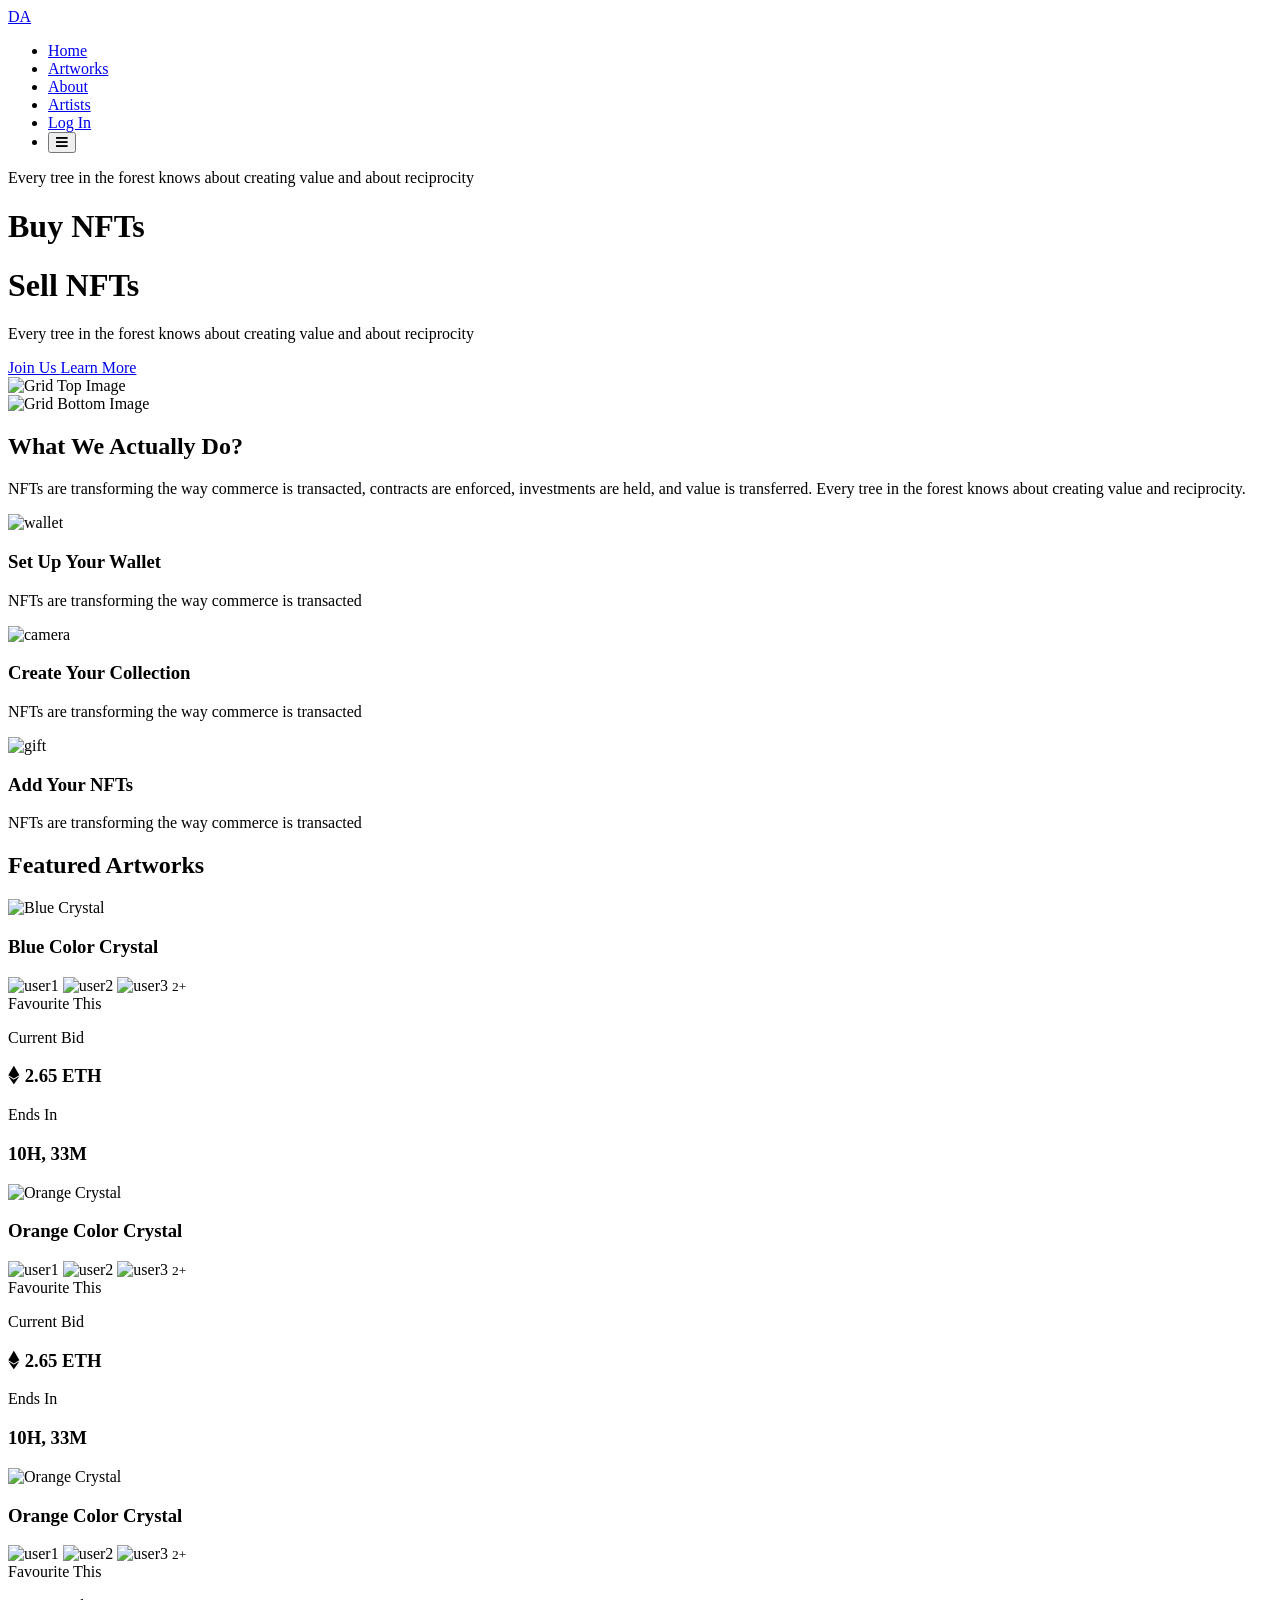
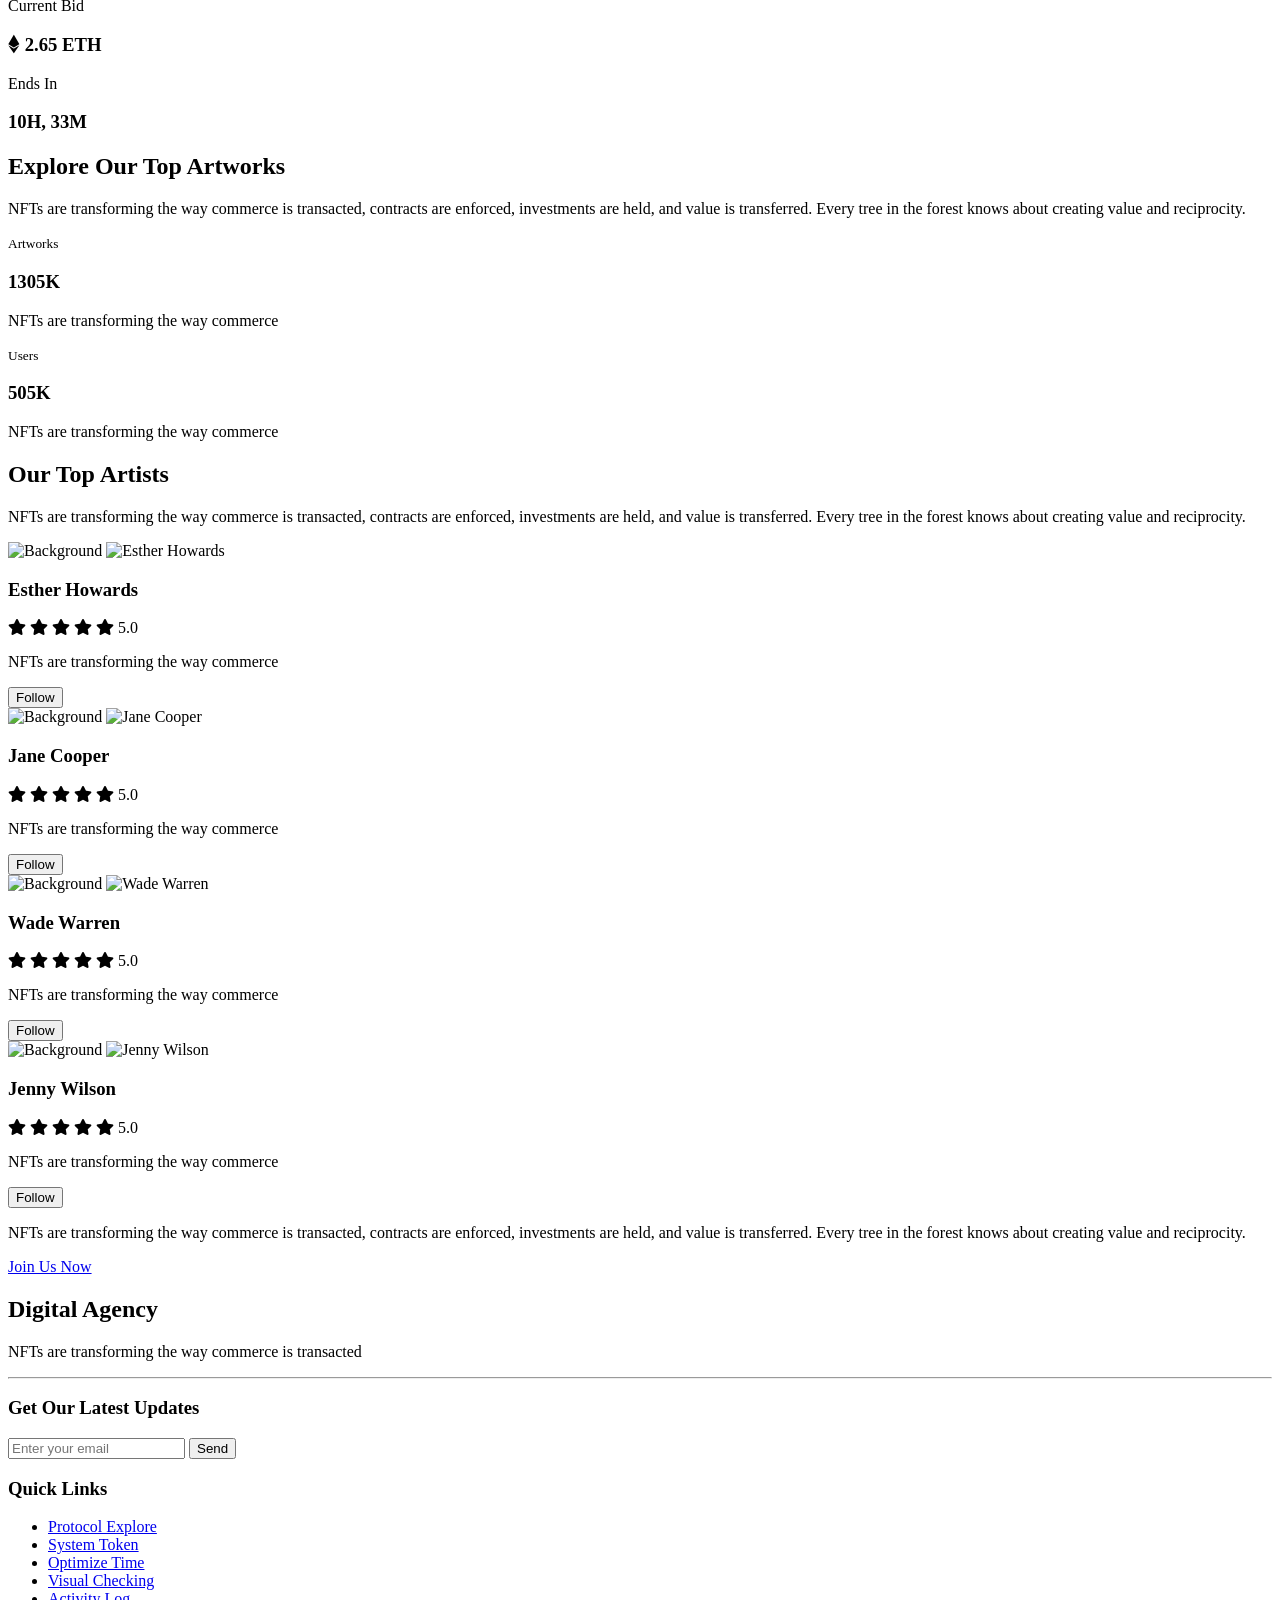
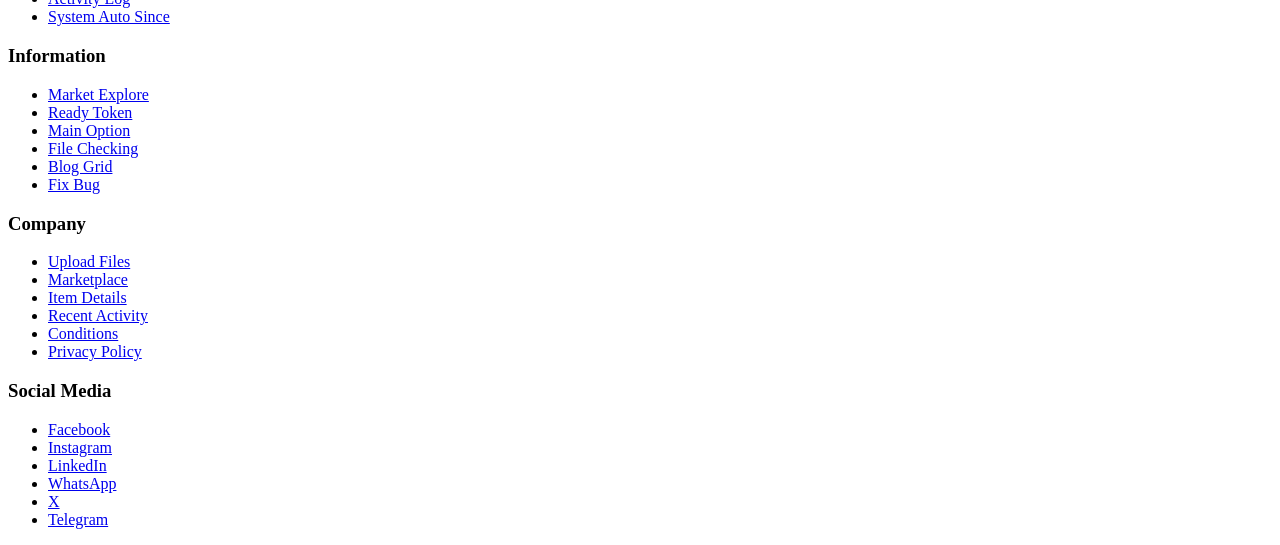
==== index.html @ 435999b1 "Create index.html" ====
<!DOCTYPE html>
<html lang="en">
    <head>
        <meta charset="UTF-8">
        <meta name="viewport" content="width=device-width, initial-scale=1.0">
        <title>NFT Marketplace</title>
        <link rel="stylesheet" href="https://cdnjs.cloudflare.com/ajax/libs/font-awesome/5.15.3/css/all.min.css">
    </head>
    <body>
        <header>
            <div class="container">
                <nav>
                    <a href="index.html" class="brand">DA</a>
                    <ul class="menu">
                        <li><a href="#">Home</a></li>
                        <li><a href="#">Artworks</a></li>
                        <li><a href="#">About</a></li>
                        <li><a href="#">Artists</a></li>
                        <li>
                            <a href="#" class="btn btn-primary">
                                Log In
                            </a>
                        </li>
                        <li>
                            <button class="menu-btn">
                                <i class="fas fa-bars"></i>
                            </button>
                        </li>
                    </ul>
                </nav>
                <div class="header-body">
                    <div>
                        <div>
                            <p>
                                Every tree in the forest knows about creating value and about reciprocity
                            </p>
                            <span class="bar"></span>
                            <h1>Buy NFTs</h1>
                        </div>
                        <div>
                            <h1>Sell NFTs</h1>
                            <span class="bar"></span>
                            <p>
                                Every tree in the forest knows about creating value and about reciprocity
                            </p>
                        </div>
                        <div class="btn-group">
                            <a href="#" class="btn btn-primary">
                                Join Us
                            </a>
                            <a href="#" class="btn btn-secondary">
                                Learn More
                            </a>
                        </div>
                    </div>
                    <div>
                        <img src="Assets/grid1-top.png" class="grid-img" alt="Grid Top Image"/>
                    </div>
                </div>
            </div>
        </header>

        <div class="container">
            <img src="Assets/grid1-bottom.png" class="grid-img" alt="Grid Bottom Image"/>
            
            <section class="services">
                <div class="heading">
                    <h2>What We Actually Do?</h2>
                    <p>
                        NFTs are transforming the way commerce is transacted, contracts are enforced, investments are held, and value is transferred. Every tree in the forest knows about creating value and reciprocity.
                    </p>
                </div>
                <div class="cards">
                    <div class="card">
                        <div class="light"></div>
                        <img src="Assets/wallet.png" alt="wallet"/>
                        <h3>Set Up Your Wallet</h3>
                        <p>
                            NFTs are transforming the way commerce is transacted
                        </p>
                    </div>
                    <div class="card">
                        <div class="light"></div>
                        <img src="Assets/camera.png" alt="camera" />
                        <h3>Create Your Collection</h3>
                        <p>
                            NFTs are transforming the way commerce is transacted
                        </p>
                    </div>
                    <div class="card">
                        <div class="light"></div>
                        <img src="Assets/gift.png" alt="gift"/>
                        <h3>Add Your NFTs</h3>
                        <p>
                            NFTs are transforming the way commerce is transacted
                        </p>
                    </div>
                </div>
            </section>

            <section class="featured">
                <div class="heading">
                    <h2>Featured Artworks</h2>
                </div>
                <div class="cards">
                    <div class="card">
                        <img class="art-img" src="Assets/crystal1.jpg" alt="Blue Crystal"/>
                        <div class="light"></div>
                        <h3 class="art-title">Blue Color Crystal</h3>
                        <div class="favourites">
                            <div>
                                <img src="Assets/user1.jpg" alt="user1"/>
                                <img src="Assets/user2.jpg" alt="user2"/>
                                <img src="Assets/user3.jpg" alt="user3"/>
                                <small>2+</small>
                            </div>
                            <span>Favourite This</span>
                        </div>
                        <div class="bid">
                            <div>
                                <p>Current Bid</p>
                                <h3>
                                    <i class="fab fa-ethereum"></i>
                                    2.65 ETH
                                </h3>
                            </div>
                            <div>
                                <p>Ends In</p>
                                <h3>10H, 33M</h3>
                            </div>
                        </div>
                    </div>

                    <div class="card">
                        <img class="art-img" src="Assets/crystal2.jpg" alt="Orange Crystal"/>
                        <div class="light"></div>
                        <h3 class="art-title">Orange Color Crystal</h3>
                        <div class="favourites">
                            <div>
                                <img src="Assets/user1.jpg" alt="user1"/>
                                <img src="Assets/user2.jpg" alt="user2"/>
                                <img src="Assets/user3.jpg" alt="user3"/>
                                <small>2+</small>
                            </div>
                            <span>Favourite This</span>
                        </div>
                        <div class="bid">
                            <div>
                                <p>Current Bid</p>
                                <h3>
                                    <i class="fab fa-ethereum"></i>
                                    2.65 ETH
                                </h3>
                            </div>
                            <div>
                                <p>Ends In</p>
                                <h3>10H, 33M</h3>
                            </div>
                        </div>
                    </div>

                    <div class="card">
                        <img class="art-img" src="Assets/crystal3.jpg" alt="Orange Crystal"/>
                        <div class="light"></div>
                        <h3 class="art-title">Orange Color Crystal</h3>
                        <div class="favourites">
                            <div>
                                <img src="Assets/user1.jpg" alt="user1"/>
                                <img src="Assets/user2.jpg" alt="user2"/>
                                <img src="Assets/user3.jpg" alt="user3"/>
                                <small>2+</small>
                            </div>
                            <span>Favourite This</span>
                        </div>
                        <div class="bid">
                            <div>
                                <p>Current Bid</p>
                                <h3>
                                    <i class="fab fa-ethereum"></i>
                                    2.65 ETH
                                </h3>
                            </div>
                            <div>
                                <p>Ends In</p>
                                <h3>10H, 33M</h3>
                            </div>
                        </div>
                    </div>
                </div>
            </section>

            <section class="explore">
                <div class="grid">
                    <div></div>
                    <div></div>
                    <div></div>
                    <div></div>
                    <div></div>
                    <div></div>
                    <div></div>
                </div>
                <div>
                    <h2>Explore Our Top Artworks</h2>
                    <p>
                        NFTs are transforming the way commerce is transacted, contracts are enforced, investments are held, and value is transferred. Every tree in the forest knows about creating value and reciprocity.
                    </p>
                    <div class="stats">
                        <div>
                            <small>Artworks</small>
                            <h3>1305K</h3>
                            <p>NFTs are transforming the way commerce</p>
                        </div>
                        <div>
                            <small>Users</small>
                            <h3>505K</h3>
                            <p>NFTs are transforming the way commerce</p>
                        </div>
                    </div>
                </div>
            </section>

            <section class="artists">
                <div class="heading">
                    <h2>Our Top Artists</h2>
                    <p>
                        NFTs are transforming the way commerce is transacted, contracts are enforced, investments are held, and value is transferred. Every tree in the forest knows about creating value and reciprocity.
                    </p>
                </div>
                <div class="cards">
                    <div class="card">
                        <img src="Assets/smoke1.jpg" class="bg-img" alt="Background"/>
                        <img src="Assets/user1.jpg" class="profile-img" alt="Esther Howards"/>
                        <h3>Esther Howards</h3>
                        <div class="stars">
                            <i class="fas fa-star"></i>
                            <i class="fas fa-star"></i>
                            <i class="fas fa-star"></i>
                            <i class="fas fa-star"></i>
                            <i class="fas fa-star"></i>
                            <span>5.0</span>
                        </div>
                        <p>NFTs are transforming the way commerce</p>
                        <button class="card-btn">Follow</button>
                    </div>

                    <div class="card">
                        <img src="Assets/smoke2.jpg" class="bg-img" alt="Background"/>
                        <img src="Assets/user2.jpg" class="profile-img" alt="Jane Cooper"/>
                        <h3>Jane Cooper</h3>
                        <div class="stars">
                            <i class="fas fa-star"></i>
                            <i class="fas fa-star"></i>
                            <i class="fas fa-star"></i>
                            <i class="fas fa-star"></i>
                            <i class="fas fa-star"></i>
                            <span>5.0</span>
                        </div>
                        <p>NFTs are transforming the way commerce</p>
                        <button class="card-btn">Follow</button>
                    </div>

                    <div class="card">
                        <img src="Assets/smoke3.jpg" class="bg-img" alt="Background"/>
                        <img src="Assets/user3.jpg" class="profile-img" alt="Wade Warren"/>
                        <h3>Wade Warren</h3>
                        <div class="stars">
                            <i class="fas fa-star"></i>
                            <i class="fas fa-star"></i>
                            <i class="fas fa-star"></i>
                            <i class="fas fa-star"></i>
                            <i class="fas fa-star"></i>
                            <span>5.0</span>
                        </div>
                        <p>NFTs are transforming the way commerce</p>
                        <button class="card-btn">Follow</button>
                    </div>

                    <div class="card">
                        <img src="Assets/smoke4.jpg" class="bg-img" alt="Background"/>
                        <img src="Assets/user4.jpg" class="profile-img" alt="Jenny Wilson"/>
                        <h3>Jenny Wilson</h3>
                        <div class="stars">
                            <i class="fas fa-star"></i>
                            <i class="fas fa-star"></i>
                            <i class="fas fa-star"></i>
                            <i class="fas fa-star"></i>
                            <i class="fas fa-star"></i>
                            <span>5.0</span>
                        </div>
                        <p>NFTs are transforming the way commerce</p>
                        <button class="card-btn">Follow</button>
                    </div>
                </div>
            </section>

            <section class="call-to-action">
                <p>
                    NFTs are transforming the way commerce is transacted, contracts are enforced, investments are held, and value is transferred. Every tree in the forest knows about creating value and reciprocity.
                </p>
                <a href="#" class="btn btn-primary">Join Us Now</a>
            </section>

            <footer>
                <div class="container">
                    <div>
                        <h2>Digital Agency</h2>
                        <p>NFTs are transforming the way commerce is transacted</p>
                        <hr />
                        <h3>Get Our Latest Updates</h3>
                        <form>
                            <div class="input-wrap">
                                <input type="email" placeholder="Enter your email"/>
                                <button type="submit" class="btn btn-primary">Send</button>
                            </div>
                        </form>
                    </div>
                    <div>
                        <h3>Quick Links</h3>
                        <ul>
                            <li><a href="#">Protocol Explore</a></li>
                            <li><a href="#">System Token</a></li>
                            <li><a href="#">Optimize Time</a></li>
                            <li><a href="#">Visual Checking</a></li>
                            <li><a href="#">Activity Log</a></li>
                            <li><a href="#">System Auto Since</a></li>
                        </ul>
                    </div>
                    <div>
                        <h3>Information</h3>
                        <ul>
                            <li><a href="#">Market Explore</a></li>
                            <li><a href="#">Ready Token</a></li>
                            <li><a href="#">Main Option</a></li>
                            <li><a href="#">File Checking</a></li>
                            <li><a href="#">Blog Grid</a></li>
                            <li><a href="#">Fix Bug</a></li>
                        </ul>
                    </div>
                    <div>
                        <h3>Company</h3>
                        <ul>
                            <li><a href="#">Upload Files</a></li>
                            <li><a href="#">Marketplace</a></li>
                            <li><a href="#">Item Details</a></li>
                            <li><a href="#">Recent Activity</a></li>
                            <li><a href="#">Conditions</a></li>
                            <li><a href="#">Privacy Policy</a></li>
                        </ul>
                    </div>
                    <div>
                        <h3>Social Media</h3>
                        <ul>
                            <li><a href="#">Facebook</a></li>
                            <li><a href="#">Instagram</a></li>
                            <li><a href="#">LinkedIn</a></li>
                            <li><a href="#">WhatsApp</a></li>
                            <li><a href="#">X</a></li>
                            <li><a href="#">Telegram</a></li>
                        </ul>
                    </div>
                </div>
            </footer>
        </div>
    </body>
</html>
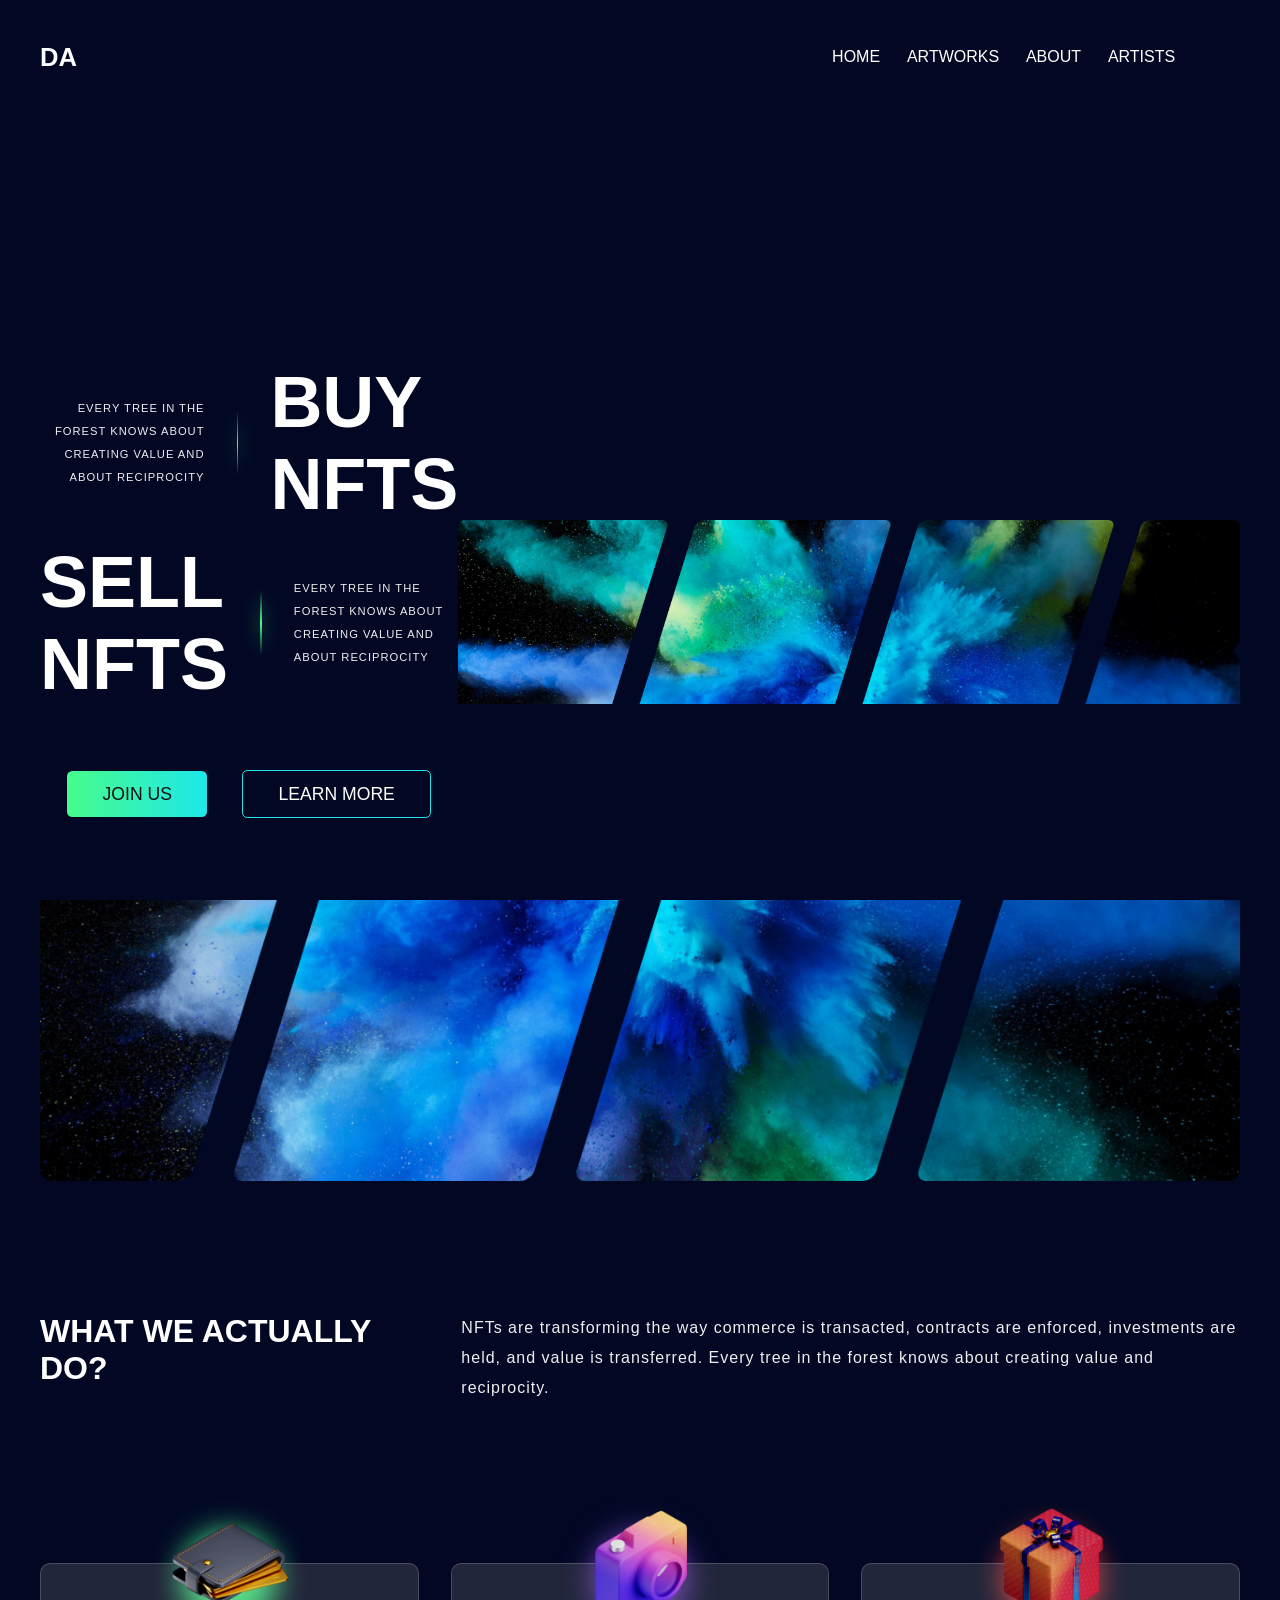
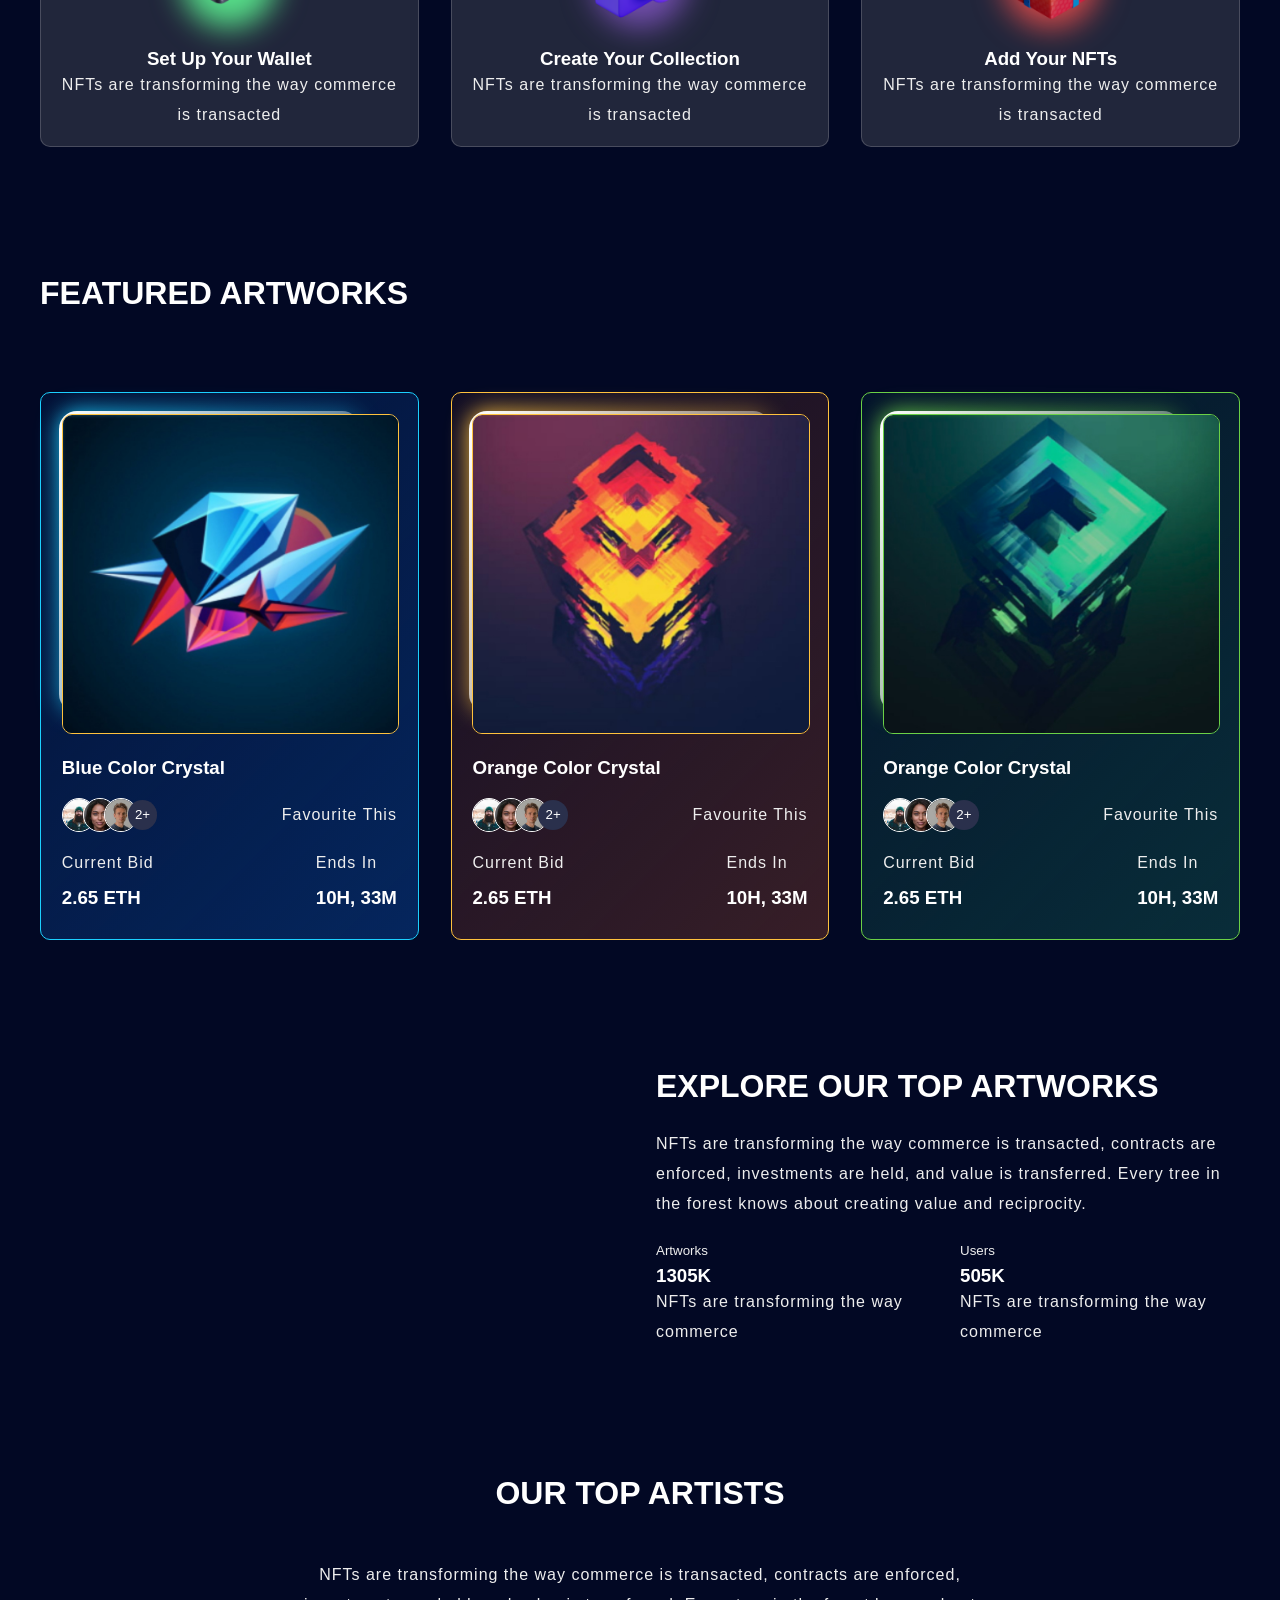
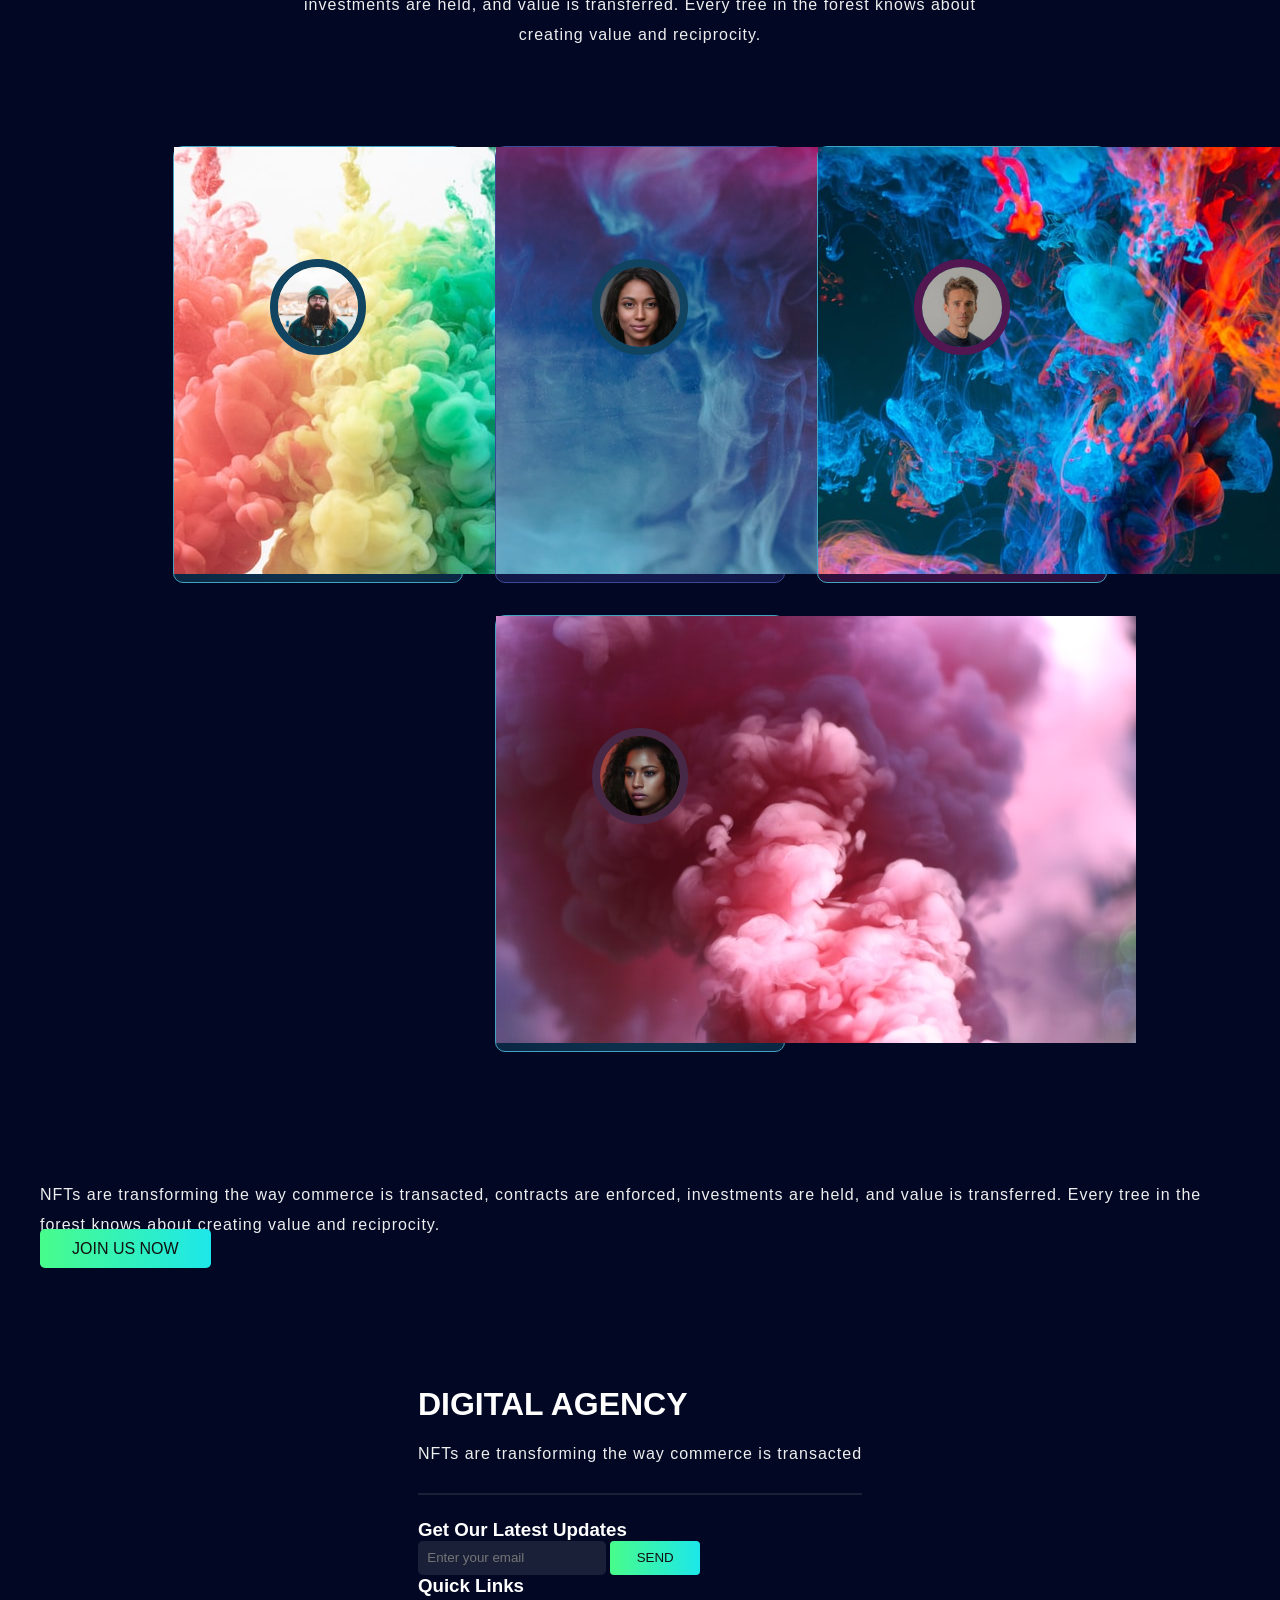
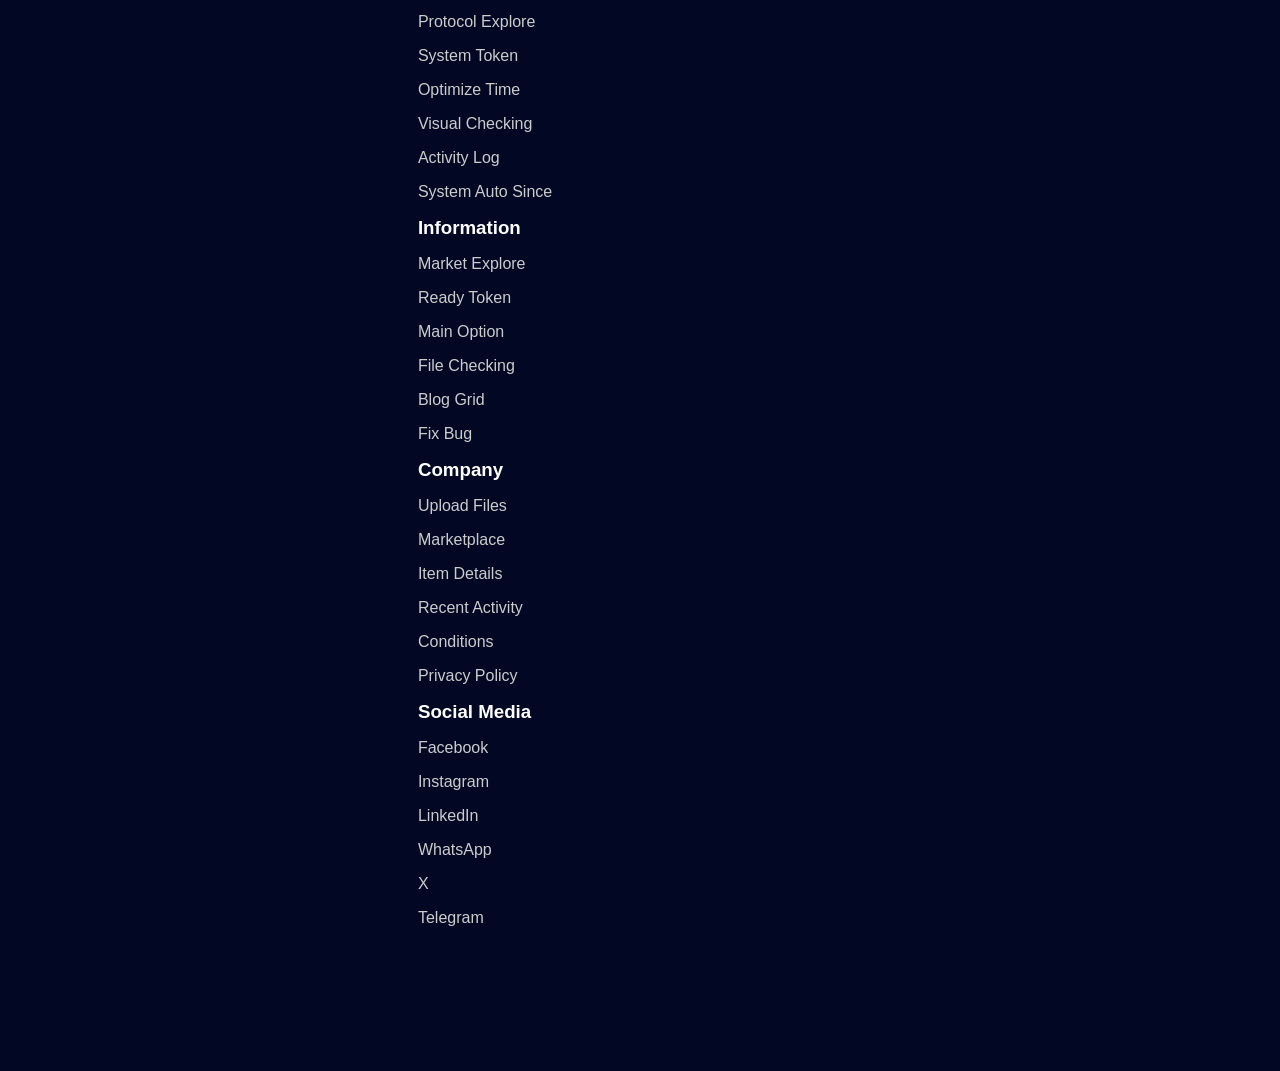
==== commit 687e0ec2: "Update index.html" ====
--- a/index.html
+++ b/index.html
@@ -4,7 +4,8 @@
         <meta charset="UTF-8">
         <meta name="viewport" content="width=device-width, initial-scale=1.0">
         <title>NFT Marketplace</title>
-        <link rel="stylesheet" href="https://cdnjs.cloudflare.com/ajax/libs/font-awesome/5.15.3/css/all.min.css">
+        <link rel="stylesheet" href="/style.css">
+        <script src="/script.js"></script>
     </head>
     <body>
         <header>
@@ -54,14 +55,14 @@
                         </div>
                     </div>
                     <div>
-                        <img src="Assets/grid1-top.png" class="grid-img" alt="Grid Top Image"/>
+                        <img src="/assests/grid1-top.png" class="grid-img" alt="Grid Top Image"/>
                     </div>
                 </div>
             </div>
         </header>
 
         <div class="container">
-            <img src="Assets/grid1-bottom.png" class="grid-img" alt="Grid Bottom Image"/>
+            <img src="/assests/grid1-bottom.png" class="grid-img" alt="Grid Bottom Image"/>
             
             <section class="services">
                 <div class="heading">
@@ -73,7 +74,7 @@
                 <div class="cards">
                     <div class="card">
                         <div class="light"></div>
-                        <img src="Assets/wallet.png" alt="wallet"/>
+                        <img src="/assests/wallet.png" alt="wallet"/>
                         <h3>Set Up Your Wallet</h3>
                         <p>
                             NFTs are transforming the way commerce is transacted
@@ -81,7 +82,7 @@
                     </div>
                     <div class="card">
                         <div class="light"></div>
-                        <img src="Assets/camera.png" alt="camera" />
+                        <img src="/assests/camera.png" alt="camera" />
                         <h3>Create Your Collection</h3>
                         <p>
                             NFTs are transforming the way commerce is transacted
@@ -89,7 +90,7 @@
                     </div>
                     <div class="card">
                         <div class="light"></div>
-                        <img src="Assets/gift.png" alt="gift"/>
+                        <img src="/assests/gift.png" alt="gift"/>
                         <h3>Add Your NFTs</h3>
                         <p>
                             NFTs are transforming the way commerce is transacted
@@ -104,14 +105,14 @@
                 </div>
                 <div class="cards">
                     <div class="card">
-                        <img class="art-img" src="Assets/crystal1.jpg" alt="Blue Crystal"/>
+                        <img class="art-img" src="/assests/crystal1.jpg" alt="Blue Crystal"/>
                         <div class="light"></div>
                         <h3 class="art-title">Blue Color Crystal</h3>
                         <div class="favourites">
                             <div>
-                                <img src="Assets/user1.jpg" alt="user1"/>
-                                <img src="Assets/user2.jpg" alt="user2"/>
-                                <img src="Assets/user3.jpg" alt="user3"/>
+                                <img src="/assests/user1.jpg" alt="user1"/>
+                                <img src="/assests/user2.jpg" alt="user2"/>
+                                <img src="/assests/user3.jpg" alt="user3"/>
                                 <small>2+</small>
                             </div>
                             <span>Favourite This</span>
@@ -132,14 +133,14 @@
                     </div>
 
                     <div class="card">
-                        <img class="art-img" src="Assets/crystal2.jpg" alt="Orange Crystal"/>
+                        <img class="art-img" src="/assests/crystal2.jpg" alt="Orange Crystal"/>
                         <div class="light"></div>
                         <h3 class="art-title">Orange Color Crystal</h3>
                         <div class="favourites">
                             <div>
-                                <img src="Assets/user1.jpg" alt="user1"/>
-                                <img src="Assets/user2.jpg" alt="user2"/>
-                                <img src="Assets/user3.jpg" alt="user3"/>
+                                <img src="/assests/user1.jpg" alt="user1"/>
+                                <img src="/assests/user2.jpg" alt="user2"/>
+                                <img src="/assests/user3.jpg" alt="user3"/>
                                 <small>2+</small>
                             </div>
                             <span>Favourite This</span>
@@ -160,14 +161,14 @@
                     </div>
 
                     <div class="card">
-                        <img class="art-img" src="Assets/crystal3.jpg" alt="Orange Crystal"/>
+                        <img class="art-img" src="/assests/crystal3.jpg" alt="Orange Crystal"/>
                         <div class="light"></div>
                         <h3 class="art-title">Orange Color Crystal</h3>
                         <div class="favourites">
                             <div>
-                                <img src="Assets/user1.jpg" alt="user1"/>
-                                <img src="Assets/user2.jpg" alt="user2"/>
-                                <img src="Assets/user3.jpg" alt="user3"/>
+                                <img src="/assests/user1.jpg" alt="user1"/>
+                                <img src="/assests/user2.jpg" alt="user2"/>
+                                <img src="/assests/user3.jpg" alt="user3"/>
                                 <small>2+</small>
                             </div>
                             <span>Favourite This</span>
@@ -228,8 +229,8 @@
                 </div>
                 <div class="cards">
                     <div class="card">
-                        <img src="Assets/smoke1.jpg" class="bg-img" alt="Background"/>
-                        <img src="Assets/user1.jpg" class="profile-img" alt="Esther Howards"/>
+                        <img src="/assests/smoke1.jpg" class="bg-img" alt="Background"/>
+                        <img src="/assests/user1.jpg" class="profile-img" alt="Esther Howards"/>
                         <h3>Esther Howards</h3>
                         <div class="stars">
                             <i class="fas fa-star"></i>
@@ -244,8 +245,8 @@
                     </div>
 
                     <div class="card">
-                        <img src="Assets/smoke2.jpg" class="bg-img" alt="Background"/>
-                        <img src="Assets/user2.jpg" class="profile-img" alt="Jane Cooper"/>
+                        <img src="/assests/smoke2.jpg" class="bg-img" alt="Background"/>
+                        <img src="/assests/user2.jpg" class="profile-img" alt="Jane Cooper"/>
                         <h3>Jane Cooper</h3>
                         <div class="stars">
                             <i class="fas fa-star"></i>
@@ -260,8 +261,8 @@
                     </div>
 
                     <div class="card">
-                        <img src="Assets/smoke3.jpg" class="bg-img" alt="Background"/>
-                        <img src="Assets/user3.jpg" class="profile-img" alt="Wade Warren"/>
+                        <img src="/assests/smoke3.jpg" class="bg-img" alt="Background"/>
+                        <img src="/assests/user3.jpg" class="profile-img" alt="Wade Warren"/>
                         <h3>Wade Warren</h3>
                         <div class="stars">
                             <i class="fas fa-star"></i>
@@ -276,8 +277,8 @@
                     </div>
 
                     <div class="card">
-                        <img src="Assets/smoke4.jpg" class="bg-img" alt="Background"/>
-                        <img src="Assets/user4.jpg" class="profile-img" alt="Jenny Wilson"/>
+                        <img src="/assests/smoke4.jpg" class="bg-img" alt="Background"/>
+                        <img src="/assests/user4.jpg" class="profile-img" alt="Jenny Wilson"/>
                         <h3>Jenny Wilson</h3>
                         <div class="stars">
                             <i class="fas fa-star"></i>
--- a/style.css
+++ b/style.css
@@ -0,0 +1,742 @@
+/*
+ Reseting default styles,
+ styling the typography
+ */
+ body {
+    margin: 0;
+    font-family: Arial, Helvetica, sans-serif;
+    background: #020824;
+}
+
+{box-sizing: border-box; }
+
+h1,h2,h3{
+    margin: 0;
+    color: #fff;
+}
+
+h1,h2{
+    text-transform: uppercase;
+}
+
+h2{
+    font-size: 2em;
+    position: relative;
+    display:inline-block;
+}
+/*
+  Creating the heading text decoration.
+  Adding it to all 'h2' elements,
+  except for the ones marked in'not' selector
+  
+  And also adding the decoration to 'h3'
+  elements in the explore section
+ */
+ h2:not(
+    .explore h2, .trial h2, footer h2
+ )::before,
+ .explore h3::before{
+    content: '';
+    background: linear-gradient(
+        90deg,
+        rgba(72,252,139,0)0%
+        #48fc8b 50%,
+        rgba(72,252,139,0)100%
+     );
+    position:absolute;
+    left: 50%;
+    transform: translateX(-50%);
+    bottom: -0,5em;
+    width: 100%;
+    height: 0,1em;
+ } 
+
+ h3{
+    margin bottom: 1em;
+ }
+
+ a{
+    text-decoration: none;
+    color: #fff;
+    font-size: 0,9em;
+ }
+
+ p, span {
+    margin: 0;
+    color: #eee;
+    font-size: 0,8em;
+    line-height: 30px;
+    letter-spacing: 1px;
+ }
+
+ small {
+    color: #eee;
+ }
+
+ ul {
+    list-style-type: none;
+    padding: 0;
+ }
+
+ section, footer {
+    margin: 8em 0;    
+ }
+
+ /*
+   Setting up the header
+   and containers
+*/
+header{
+    background: 
+    url(F:\Project\mini\Assets\background.jpg)
+    no-repeat center;
+    background-size: cover;
+    position: relative;   
+}
+
+.container {
+    max-width: 1200px;
+    margin: 0 auto;
+    padding: 0 2em;
+}
+
+header .container{
+    display: flex;
+    justify-content: space-between;
+    align-items: center;
+    flex-direction: column;
+    min-height: 100vh;
+}
+
+/*
+  Creating the primary and secondary
+  button styles
+*/
+.btn{
+    padding: 0.7em 2em;
+    border-radius: 0.3em;
+    text-transform: uppercase;
+    transition: 0,3s;
+}
+
+.btn-primary {
+    background: linear-gradient(
+        90deg, #48fc8b, #1de7ea
+    );
+    color: #111;
+    border: none;
+}
+
+.btn-primary:hover{
+    background: #1de7ea;
+}
+
+.btn-secondary {
+    border: 1px #1de7ea solid;
+    color: #fff;
+}
+
+.btn-secondary:hover {
+    background: #fff;
+    color: #111;
+}
+
+.btn-group .btn{
+    margin: 1em;
+}
+
+/*Styling the number*/
+nav {
+    display: flex;
+    justify-content: space-between;
+    align-items: center;
+    width: 100%;
+    padding: 2em 0;
+}
+
+nav a {
+    text-transform: uppercase;
+}
+
+.brand {
+    font-size: 1.6em;
+    font-weight: 700;
+}
+
+nav li {
+    display: inline-block;
+    margin: 0 0.7em;
+}
+
+.search {
+    text-align: center;
+    border: none;
+    outline: none;
+    width: 8em;
+    transition: 0.3em;
+}
+
+.menu-btn {
+    background: none;
+    border: none;
+    cursor: pointer;
+    font-size: 1.5em;
+    color: #fff;
+    display: none;
+}
+
+.menu .btn-primary {
+    display: none;
+}
+
+/*
+  styling the middle
+  part of the header
+*/
+.header-body {
+    min-height: 60vh;
+    display: flex;
+    justify-content: center;
+    align-items: center;
+    margin: 3em 0 1em 0;
+}  
+
+.header-body div div {
+    display: flex;
+    justify-content: center;
+    align-items: center;
+    margin: 1em 0;
+}
+
+h1{
+    font-size: 4.5em;
+}
+
+.header-body p {
+    max-width: 20em;
+    text-transform: uppercase;
+    line-height: 23px;
+    font-size: 0.7em;
+}
+
+.header-body p:nth-child(1) {
+    text-align: right;
+}
+
+.bar {
+    width: 0.4em;
+    height: 4em;
+    background: linear-gradient(
+        0deg,
+        rgba(72, 252, 139, 0) 0%,
+        #48fc8b 50%,
+        rgba(72, 252, 139, 0) 100%
+    );
+    filter: drop-shadow(0 0 0.5em #48fc8b);
+    margin: 0 2em;
+}
+
+.grid-img {
+    width: 100%;
+    margin: 0 auto;
+}
+
+.header-body .btn,
+.trial .btn {
+    font-size: 1.1em;
+}
+
+.header-body .btn-group {
+    margin: 3em 0;
+}
+  
+/* Services Section */
+.services .heading {
+    display: grid;
+    grid-template-columns: 1fr 2fr;
+    grid-gap: 2em;
+}
+
+.cards {
+    display: flex;
+    justify-content: center;
+    align-items: center;
+    gap: 2em;
+    margin: 10em 0 4em 0;
+}
+
+.services .card {
+    padding: 1em;
+    text-align: center;
+    background: rgb(0, 0, 0, 0.5);
+    background: rgb(127, 127, 127, 0.25);
+    border-radius: 10px;
+    border: 
+       1px solid
+       rgba(255, 255, 255, 0.18);
+    position: relative;
+}
+
+.services .card  img {
+     width: 8em;
+     margin: -5em 0 1em 0;
+} 
+
+.services .card .light {
+    background: #48fc8b;
+    width: 6em;
+    height: 6em;
+    border-radius: 50%;
+    position: absolute;
+    top: -2em;
+    left: 50%;
+    transform: translate(-50%);
+    filter: blur(15px);
+    z-index: -1;   
+}
+
+/*Adding Light color for all cards*/
+.services .card:nth-child(1) .ligth {
+     background: #bcb83d;
+}
+
+.services .card:nth-child(2) .light {
+    background: #6e3dbc;
+}
+
+.services .card:nth-child(3) .light {
+    background: #ef3636;
+}
+
+/* Featured Section */
+.feature .heading {
+   text-align: center;
+}   
+
+.featured .cards {
+  margin: 5em 0;
+}
+
+.featured .card {
+   padding: 1.3em;
+   border: 1px solid #1cd0ff;
+   border-radius: 10px;
+   background: linear-gradient(
+       -45deg,
+       rgb(5, 38, 93),
+       rgb(5, 38, 93, 0.3)
+    ); 
+    position: relative;
+}
+
+.featured .art-img {
+    border: 1px solid #1cd0ff;
+    border-radius: 10px;
+    width: 100%;
+    position: relative;
+    z-index: 1;
+}
+
+.featured h3 {
+    margin: 0.5em 0;
+}
+
+.bid, .favourites, .favourites div {
+    display: flex;
+    justify-content: space-between;
+    align-items: center;
+}
+
+.favourites {
+    margin: 1em 0;
+}
+
+.favourites img {
+    width: 2em;
+    border: 1px solid #fff;
+    border-radius: 50%;
+}
+
+.featured .card .art-title {
+    margin: 1em 0;
+}
+
+.favourites small {
+    color: #fff;
+    padding: 0.55em;
+    background: #2a304c;
+    border-radius: 50%;
+}
+
+/*
+  Adding a negative margin to all
+  icons, except the first one
+*/
+.favourites img:not(:first-child),
+.favourites small {
+   margin-left: -0.8em; 
+}
+
+.bld div:nth-child(2) {
+    text-align: right;
+}
+
+.featured .light {
+    background: linear-gradient(
+        120deg,
+        #fff,
+        rgba(255, 255, 255, 0)
+    );
+    position: absolute;
+    top: 1.1em;
+    left: 1.1em;
+    width: 80%;
+    padding-top: 80%;
+    z-index: 0;
+    border-radius: 18px;
+    filter: drop-shadow(0 0 0.7em #1cd0ff);
+    transition: 0.4s;
+}
+
+.featured .card:hover .light {
+    top: 0.6em;
+    left: 0.6em;
+}
+
+/*
+  Changing the colors for other cards
+*/
+.featured .card:nth-child(2) {
+  border-color: #ffc23d;
+  background: linear-gradient(
+    -45deg,
+    rgb(55, 30, 39),
+    rgba(55, 30, 39, 0.3)
+  );  
+}  
+.featured .cards:nth-child(2) .art-img {
+    border-color: #ffc23d;
+}
+.featured .card:nth-child(2) .light {
+    filter: drop-shadow(0 0 0.7em #ffc23d);
+}
+
+.featured .card:nth-child(3) {
+    border-color: #6bd146;
+    background: linear-gradient(
+        -45deg,
+        rgb(9, 45, 57),
+        rgba(9, 47, 57, 0.3)
+    );
+}
+.featured .card:nth-child(3) .art-img {
+    border-color: #6bd146;
+}
+.featured .card:nth-child(3) .light {
+    filter: drop-shadow(0 0 0.7em #6bd146);
+}
+
+/* Explore Section */
+.explore {
+    display: grid;
+    grid-template-columns: 1fr 1fr;
+    grid-gap: 2em;
+}
+
+.grid {
+    display: grid;
+    grid-template-columns: repeat(6, 1fr);
+    grid-template-rows: repeat(6, 1fr);
+    grid-gap: 1em;
+} 
+
+.grid div {
+    background: url(img/grid.gif) fixed;
+    background-size: cover;
+    background-position: -15em 100%;
+    border-radius: 10px;
+    text-replace: 0.2s;
+}
+
+/* 
+  Positioning and scaling each
+  grid item
+*/
+.grid div:nth-child(1) {
+    grid-column: 3 / 4;
+    grid-row: 1 / 2;
+}
+.grid div:nth-child(2) {
+    grid-column: 1 / 4;
+    grid-row: 2 / 5;
+}
+.grid div:nth-child(3) {
+    grid-column: 1 / 2;
+    grid-row: 5 / 6;
+}
+.grid div:nth-child(4) {
+    grid-column: 2 / 4;
+    grid-row: 5 / 7;
+}
+.grid div:nth-child(5) {
+    grid-column: 4 / 6;
+    grid-row: 1 / 3;
+}
+.grid div:nth-child(6) {
+    grid-column: 6 / 7;
+    grid-row: 2 / 3;
+}.grid div:nth-child(7) {
+    grid-column: 4 / 7;
+    grid-row: 3 / 6;
+}
+
+.grid div:hover {
+    transform: scale(1.05);
+}
+
+.stats {
+    display: flex;
+    justify-content: space-between;
+    align-items: center;
+    gap: 1.5em;
+}
+
+.explore small {
+    display: block;
+    margin-bottom: 0.5em;
+}
+
+.explore h3 {
+    position: relative;
+    display: inline-block;
+}
+
+.explore p:not(.stats p) {
+    margin: 1.5em 0;
+}
+
+/* Artists Section*/
+.artists, .trial {
+    text-align: center;
+}
+
+.artists .heading p {
+    margin: 3em auto;
+    max-width: 700px;
+}
+
+.artists .cards {
+    margin: 6em 0 4em 0;
+    flex-wrap: wrap;
+}
+
+.artists .card {
+    border: 1px #42a3c3 solid;
+    background: radial-gradient(
+        rgb(17, 68, 96),
+        rgba(17, 68, 96, 0.5)
+    );
+    border-radius: 10px;
+    position: relative;
+    padding: 7em 1em 1em 1em;
+    max-width: 16em;
+}
+.artists .bg-img {
+    position: absolute;
+    top: 0;
+    left: 0;
+}
+
+.artists .profile-img {
+    width: 5em;
+    position: relative;
+    border: 0.5em rgb(17, 68, 96) solid;
+    border-radius: 50%;
+    margin-bottom: 1em;
+}
+
+.artists .card p {
+    margin: 1em 0 1.5em 0;
+}
+
+.stars {
+    color: #ffb92d;
+}
+
+.card-btn {
+    background: none;
+    border: 11px #284b60 solid;
+    width: 100%
+    padding: 1em 0;
+    border-radius: 10px;
+    color: #eee;
+    cursor: pointer;
+    transition: 0.3s;
+}
+
+.card-btn:hover {
+    background: rgba(255,255,255, 0.1);
+}
+
+/*
+    Changing colors for the rest of the cards
+*/
+.artists .card:nth-child(2) {
+   background: radial-gradient(
+    rgb(30, 35, 99),
+    rgba(30, 35, 99, 0.5)
+   );
+   border-color: #394b95;
+}
+
+.artists .card:nth-child(2) .card-btn {
+    corder-color: #353165;
+}
+
+.artists .card:nth-child(3) {
+    background: radial-gradient(
+        rgb(82, 22, 81),
+        rgba(82, 22, 81, 0.5)
+    );
+    color-color: #bb3bad;
+}
+
+.artists .card:nth-child(3) .profile-img {
+    border-color: rgb(82, 22, 81);
+}
+
+.artists .card:nth-child(3) .card-btn {
+    border-color: #552e58;
+}
+
+.artist .card:nth-child(4) {
+    background: radial-gradient(
+        rgb(78, 13, 48),
+        rgba(78, 13, 48, 0.5)
+    );
+    border-color: #b14d44;
+}
+
+.artists .card:nth-child(4) .profile-img {
+    border-color: #472847;
+}
+
+/*Trail Section*/
+.trial {
+    background:
+    url(img/background.jpg)
+    center no-repeat;
+    background-size: cover;
+    padding: 6em 1em;
+}
+
+.trial p {
+    margin: 2em auto 3em auto;
+    max-width: 700px;
+}
+
+/*Footer Section*/
+footer {
+    display: flex;
+    justify-content: space-between;
+    align-items: center;
+    flex-wrap: wrap;
+    gap: 2em;
+}
+
+footer li {
+    margin: 1em 0;
+}
+
+footer li a {
+    color: #ccc;
+}
+
+footer li a:hover {
+    text-decoration: underline;
+}
+
+footer input {
+    background: #1b2039;
+    border: none;
+    padding: 0.7em;
+    border-radius: 5px;
+}
+
+footer hr {
+    border: 1px #1b2039 solid;
+    margin: 1.5em 0;
+}
+
+footer p {
+    margin: 1em 0;
+}
+
+@media screen and (max-width: 100px) {
+    .menu-btn {
+        display: block;
+    }
+    nav .menu {
+        background: #020824;
+        position: absolute;
+        left: 0;
+        top: 5em;
+        width: 100%;
+        height: 0;
+        display: flex;
+        justify-content: center;
+        align-items: center;
+        flex-direction: column;
+        opacity: 0;
+        transition: 0.6s;
+        overflow: hidden;
+        z-index: 9;
+    }
+    nav .btn-primary {
+        display: none;
+    }
+    .menu .btn-primary {
+        display: block;
+    }
+    /*Open class for javascript toggle*/
+    nav .menu-open {
+        opacity: 1;
+        height: 20em;
+        overflow: visible;
+    }
+    nav .menu li {
+        margin: 1em 0;
+    }
+}
+@media screen and (max-width: 700px) {
+    html {
+        font-size: 14px;
+    }
+    .header-body div div {
+        flex-direction: column;
+        text-align: center;
+    }
+    .header-body p {
+        text-align: center !important;
+    }
+    .bar {
+        margin: 2em 0;
+    }
+    .services .cards {
+        flex-direction: column;
+    }
+    .service .card {
+        margin: 4em 0 1em 0;
+    }
+    .services .heading, .explore {
+        grid-template-columns: 1fr;
+    }
+    .grid {
+        height: 20em;
+    }
+}
+@media screen and (max-width: 950px) {
+    .featured .cards {
+        flex-direction: column;
+    }
+}
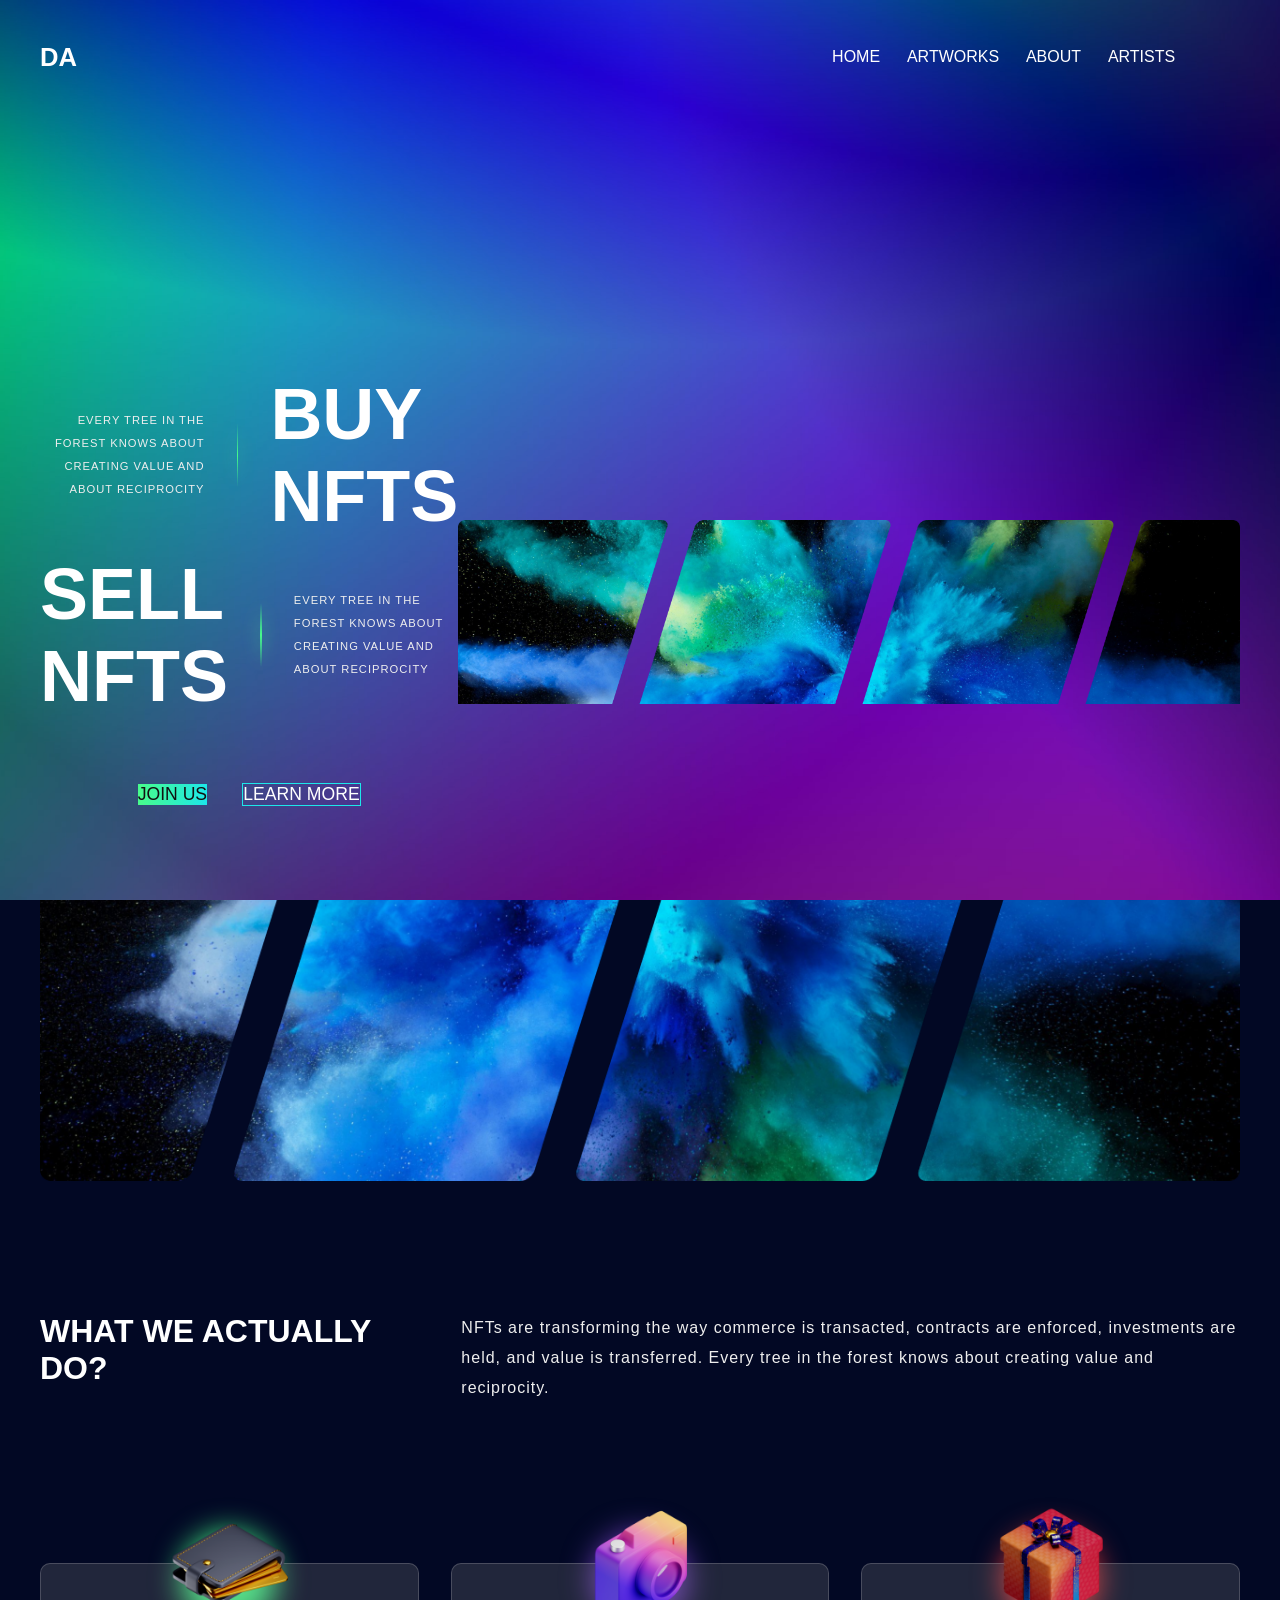
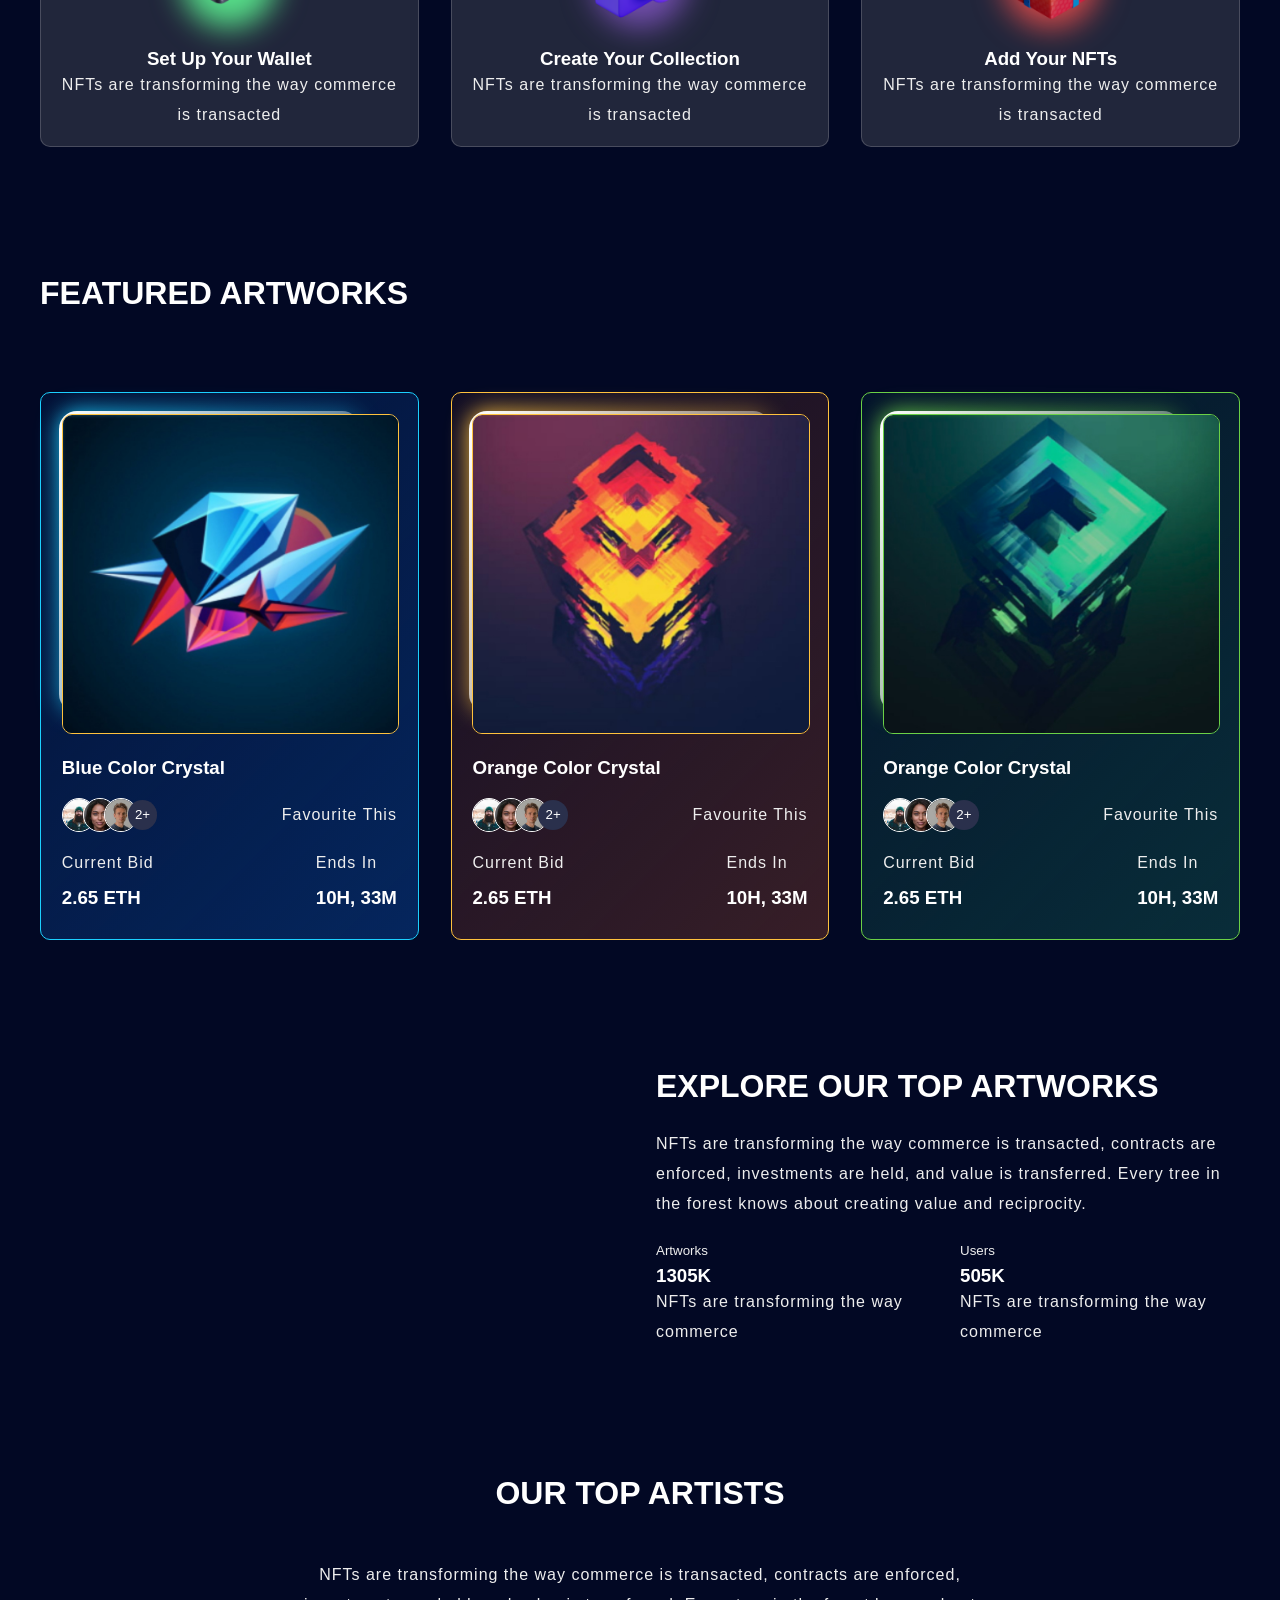
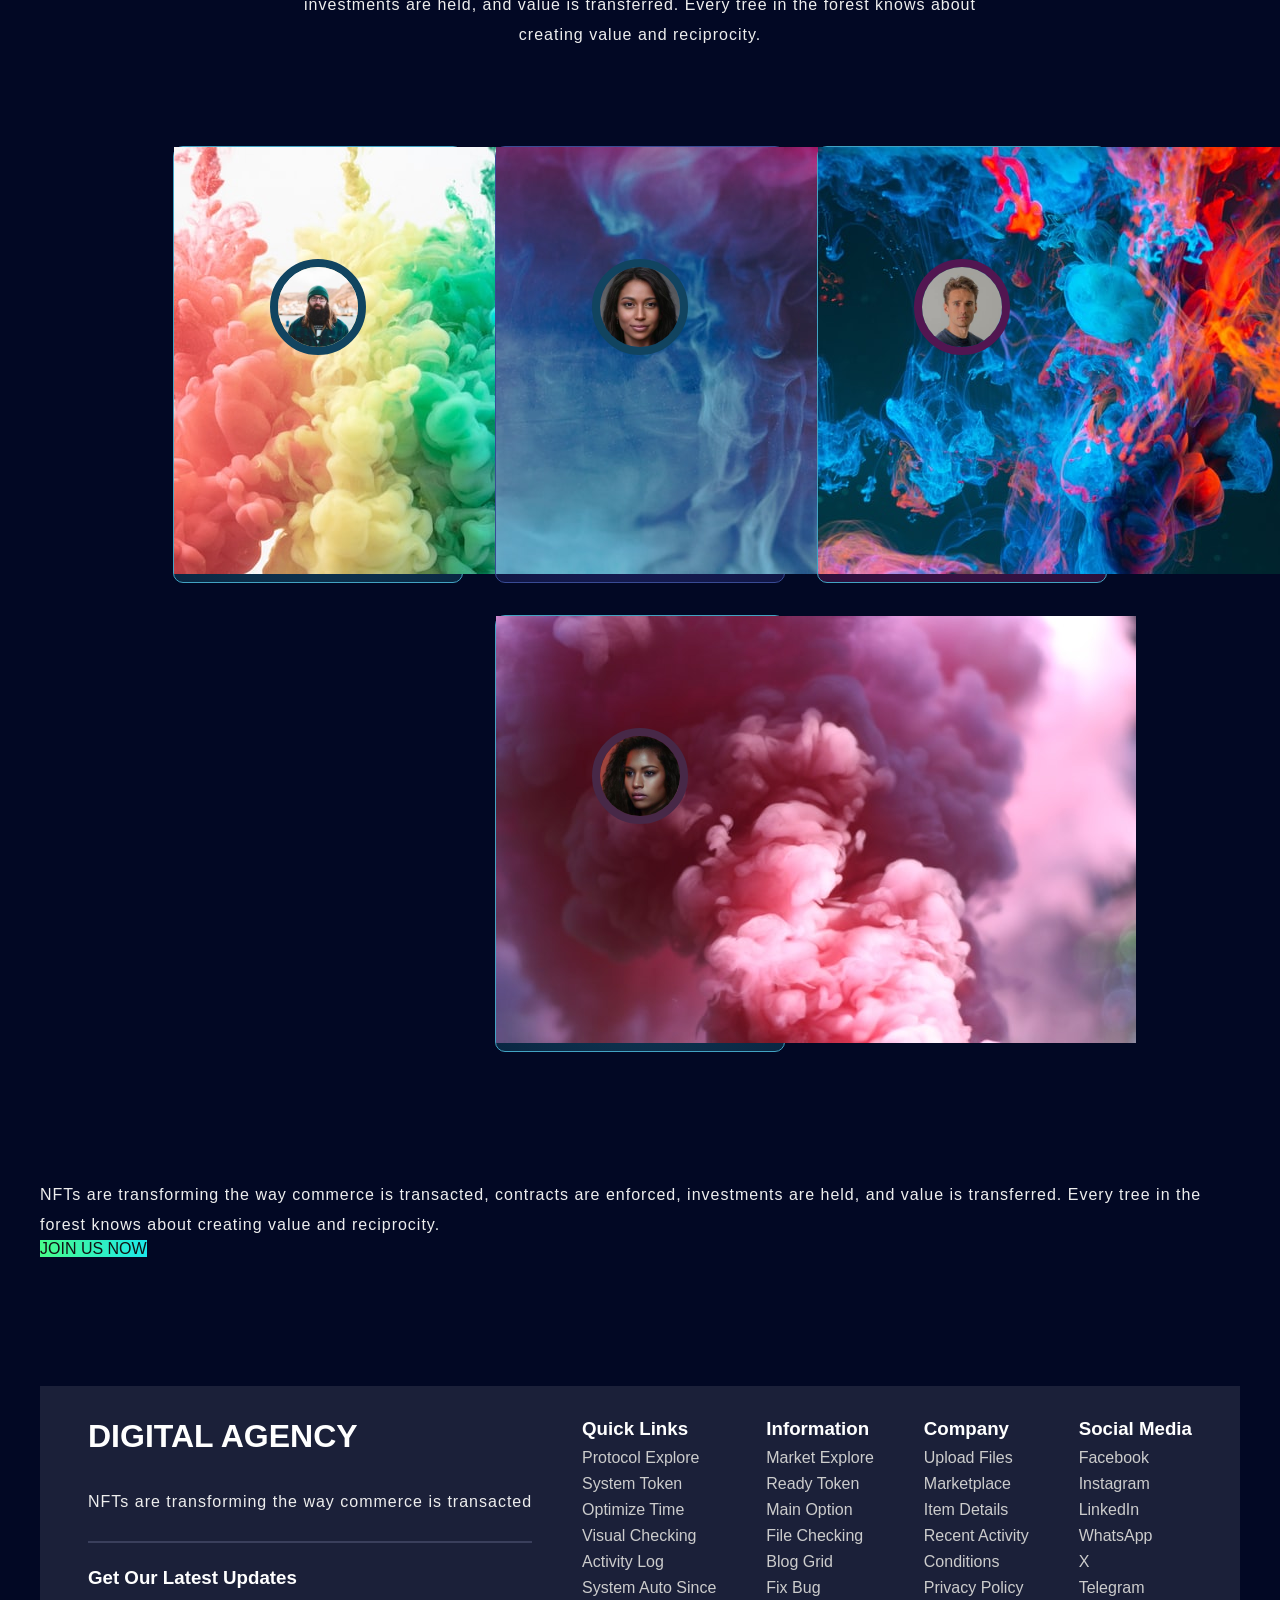
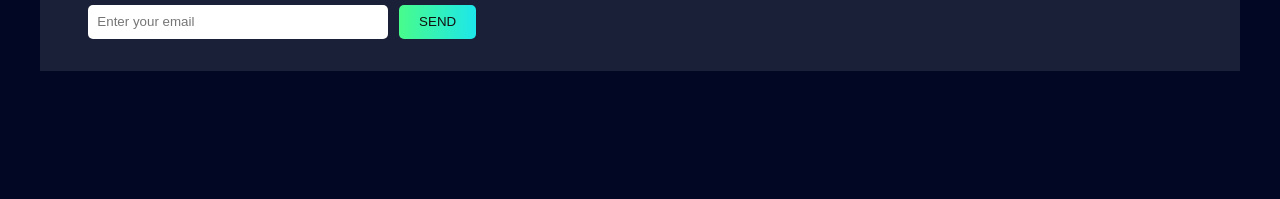
==== commit 94373c84: "Update index.html" ====
--- a/index.html
+++ b/index.html
@@ -4,8 +4,8 @@
         <meta charset="UTF-8">
         <meta name="viewport" content="width=device-width, initial-scale=1.0">
         <title>NFT Marketplace</title>
-        <link rel="stylesheet" href="/style.css">
-        <script src="/script.js"></script>
+        <link rel="stylesheet" href="style.css">
+        <script src="script.js"></script>
     </head>
     <body>
         <header>
--- a/style.css
+++ b/style.css
@@ -1,3 +1,4 @@
+
 /*
  Reseting default styles,
  styling the typography
@@ -8,7 +9,7 @@
     background: #020824;
 }
 
-{box-sizing: border-box; }
+{ box-sizing : border-box; }
 
 h1,h2,h3{
     margin: 0;
@@ -88,7 +89,7 @@
 */
 header{
     background: 
-    url(F:\Project\mini\Assets\background.jpg)
+    url(/assests/background.jpg)
     no-repeat center;
     background-size: cover;
     position: relative;   
@@ -113,8 +114,8 @@
   button styles
 */
 .btn{
-    padding: 0.7em 2em;
-    border-radius: 0.3em;
+    padding: 0,7em 2em;
+    border-radius: 0,3em;
     text-transform: uppercase;
     transition: 0,3s;
 }
@@ -451,7 +452,7 @@
 } 
 
 .grid div {
-    background: url(img/grid.gif) fixed;
+    background: url(assest/grid.gif) fixed;
     background-size: cover;
     background-position: -15em 100%;
     border-radius: 10px;
@@ -624,7 +625,7 @@
 /*Trail Section*/
 .trial {
     background:
-    url(img/background.jpg)
+    url(assests/background.jpg)
     center no-repeat;
     background-size: cover;
     padding: 6em 1em;
@@ -637,40 +638,81 @@
 
 /*Footer Section*/
 footer {
-    display: flex;
-    justify-content: space-between;
-    align-items: center;
-    flex-wrap: wrap;
-    gap: 2em;
+    background-color: #1b2039;       /* Dark background color */
+    color: #ccc;                    /* Light text color */
+    padding: 2em 1em;               /* Add padding for spacing */
+}
+
+footer .container {
+    display: flex;                  /* Activate flexbox for layout */
+    justify-content: space-between; /* Space items evenly horizontally */
+    flex-wrap: wrap;                /* Allow wrapping for responsiveness */
+    gap: 2em;                       /* Add space between sections */
+    max-width: 1200px;              /* Center and limit width */
+    margin: 0 auto;                 /* Center container horizontally */
+}
+
+footer h2, footer h3 {
+    color: #fff;                    /* Headings use brighter text */
+    margin-bottom: 0.5em;
+}
+
+footer p {
+    margin: 1em 0;
+}
+
+footer ul {
+    list-style: none;               /* Remove bullet points */
+    padding: 0;
+    margin: 0;
 }
 
 footer li {
-    margin: 1em 0;
+    margin: 0.5em 0;
 }
 
 footer li a {
-    color: #ccc;
+    color: #ccc;                    /* Links use light gray color */
+    text-decoration: none;          /* Remove underline */
 }
 
 footer li a:hover {
-    text-decoration: underline;
+    text-decoration: underline;     /* Add underline on hover */
+}
+
+footer form {
+    margin-top: 1em;
 }
 
 footer input {
-    background: #1b2039;
+    background: #fff;               /* Light background for contrast */
     border: none;
     padding: 0.7em;
     border-radius: 5px;
+    margin-right: 0.5em;
+    width: calc(100% - 80px);       /* Flexible input width */
+    max-width: 300px;               /* Limit input width on large screens */
+    box-sizing: border-box;
+}
+
+footer button {
+    background: #007bff;            /* Blue button color */
+    border: none;
+    color: #fff;
+    padding: 0.7em 1.5em;
+    border-radius: 5px;
+    cursor: pointer;
+}
+
+footer button:hover {
+    background: #0056b3;            /* Darker blue on hover */
 }
 
 footer hr {
-    border: 1px #1b2039 solid;
+    border: 1px solid #3a3f5c;      /* Subtle horizontal line */
     margin: 1.5em 0;
 }
 
-footer p {
-    margin: 1em 0;
-}
 
 @media screen and (max-width: 100px) {
     .menu-btn {
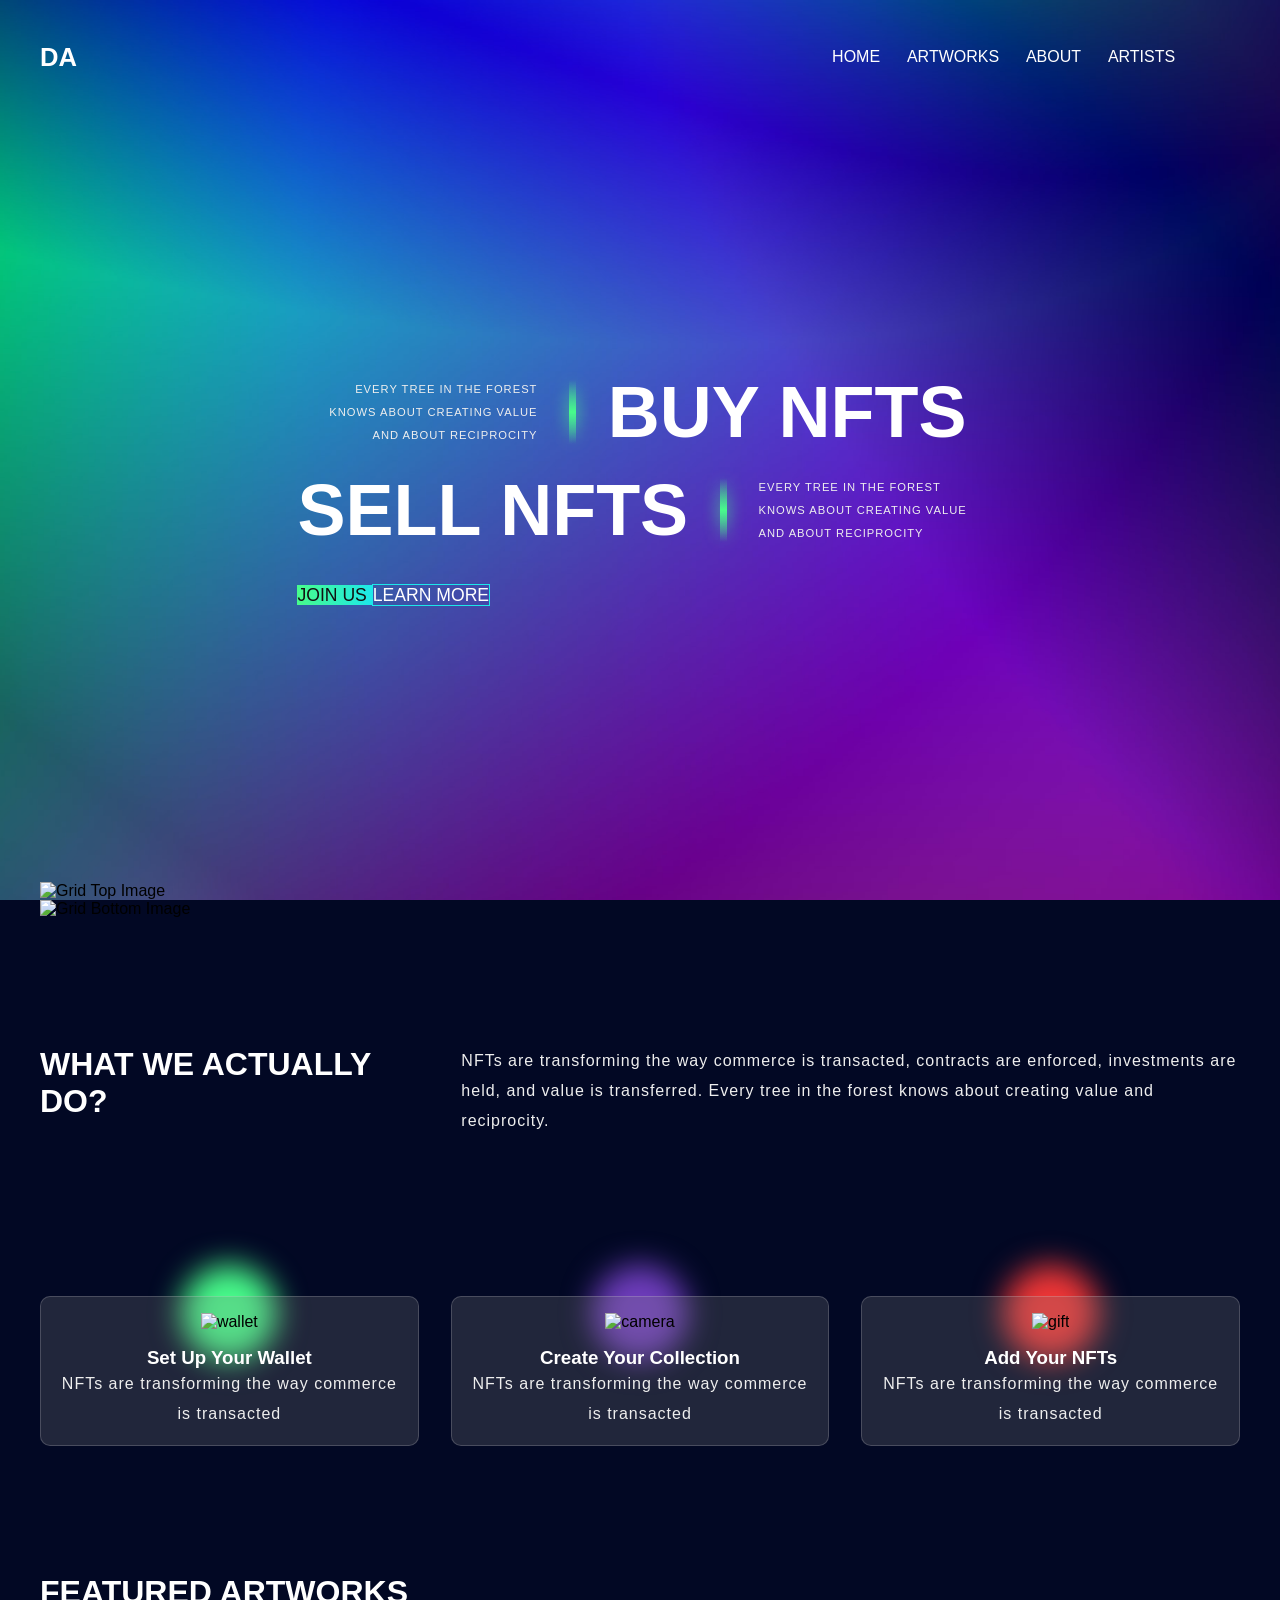
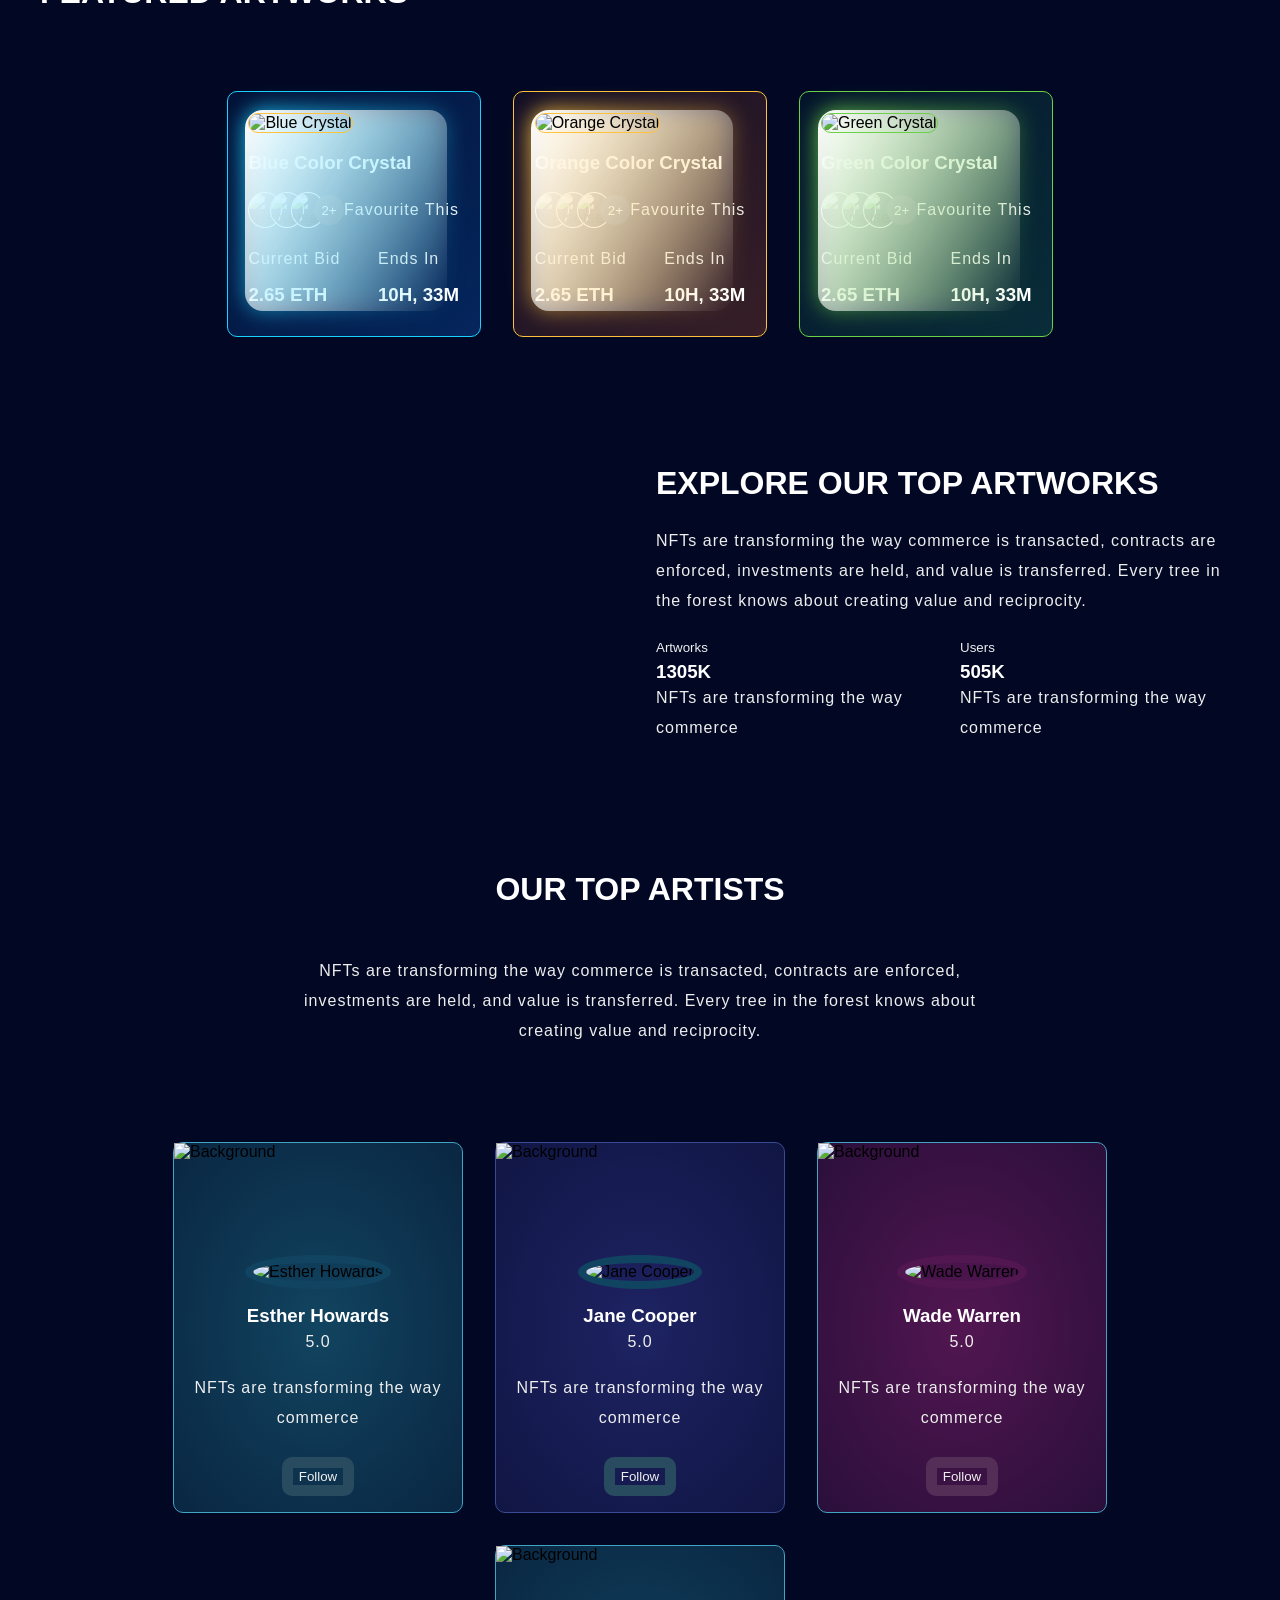
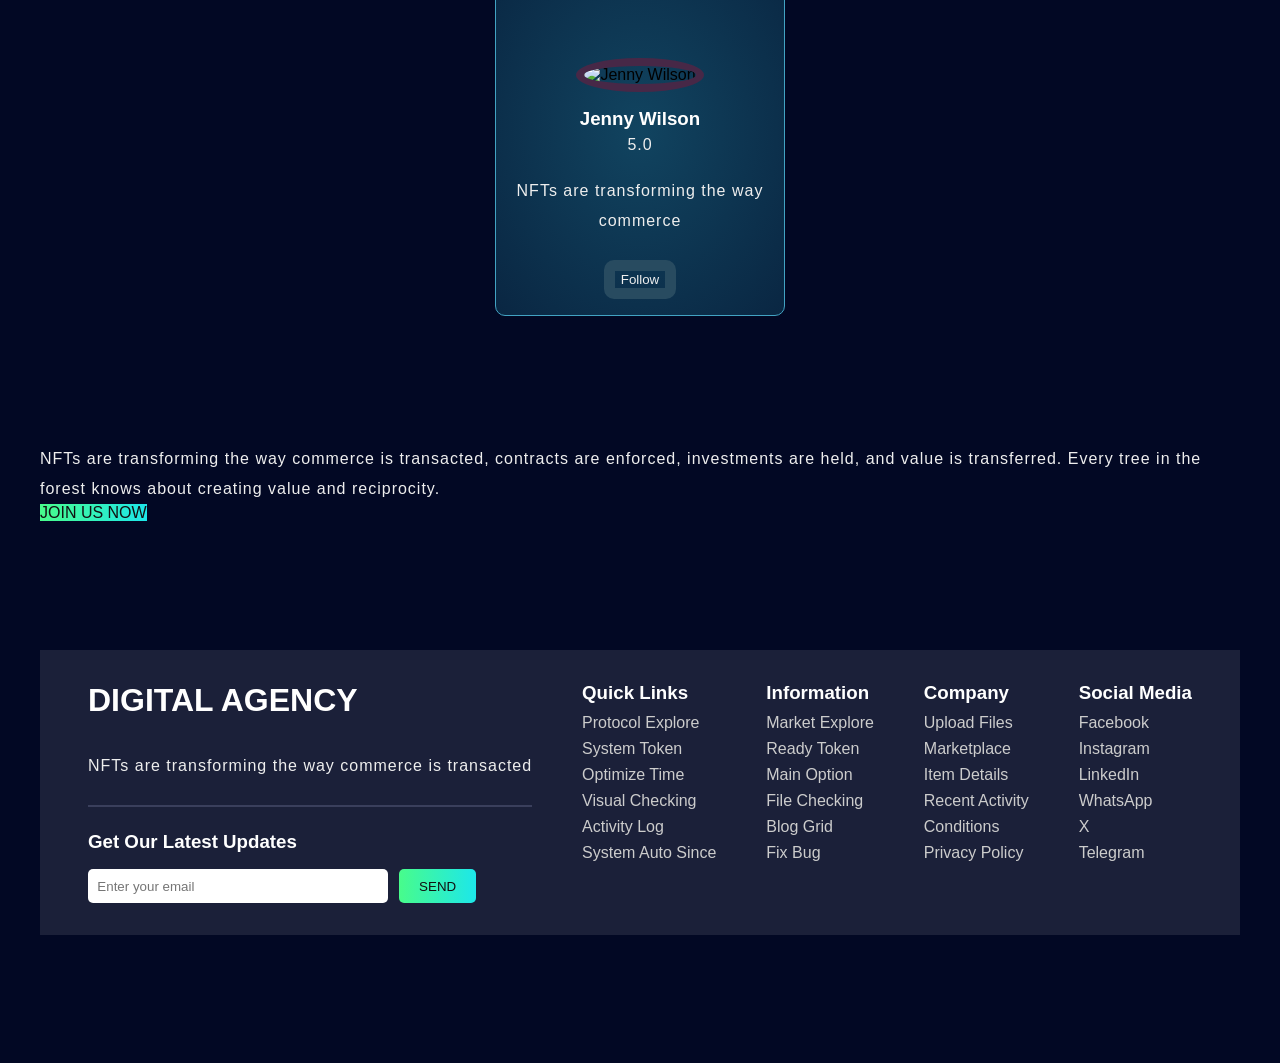
==== commit 2c66fd13: "Update index.html" ====
--- a/index.html
+++ b/index.html
@@ -44,7 +44,7 @@
                             <p>
                                 Every tree in the forest knows about creating value and about reciprocity
                             </p>
-                        </div>
+                        </div><br
                         <div class="btn-group">
                             <a href="#" class="btn btn-primary">
                                 Join Us
@@ -54,15 +54,16 @@
                             </a>
                         </div>
                     </div>
-                    <div>
-                        <img src="/assests/grid1-top.png" class="grid-img" alt="Grid Top Image"/>
+                    <br
+                    <div>
+                        <img src="Assets/grid1-top.png" class="grid-img" alt="Grid Top Image"/>
                     </div>
                 </div>
             </div>
         </header>
 
         <div class="container">
-            <img src="/assests/grid1-bottom.png" class="grid-img" alt="Grid Bottom Image"/>
+            <img src="Assets/grid1-bottom.png" class="grid-img" alt="Grid Bottom Image"/>
             
             <section class="services">
                 <div class="heading">
@@ -74,7 +75,7 @@
                 <div class="cards">
                     <div class="card">
                         <div class="light"></div>
-                        <img src="/assests/wallet.png" alt="wallet"/>
+                        <img src="Assets/wallet.png" alt="wallet"/>
                         <h3>Set Up Your Wallet</h3>
                         <p>
                             NFTs are transforming the way commerce is transacted
@@ -82,7 +83,7 @@
                     </div>
                     <div class="card">
                         <div class="light"></div>
-                        <img src="/assests/camera.png" alt="camera" />
+                        <img src="Assets/camera.png" alt="camera" />
                         <h3>Create Your Collection</h3>
                         <p>
                             NFTs are transforming the way commerce is transacted
@@ -90,7 +91,7 @@
                     </div>
                     <div class="card">
                         <div class="light"></div>
-                        <img src="/assests/gift.png" alt="gift"/>
+                        <img src="Assets/gift.png" alt="gift"/>
                         <h3>Add Your NFTs</h3>
                         <p>
                             NFTs are transforming the way commerce is transacted
@@ -105,14 +106,14 @@
                 </div>
                 <div class="cards">
                     <div class="card">
-                        <img class="art-img" src="/assests/crystal1.jpg" alt="Blue Crystal"/>
+                        <img class="art-img" src="Assets/crystal1.jpg" alt="Blue Crystal"/>
                         <div class="light"></div>
                         <h3 class="art-title">Blue Color Crystal</h3>
                         <div class="favourites">
                             <div>
-                                <img src="/assests/user1.jpg" alt="user1"/>
-                                <img src="/assests/user2.jpg" alt="user2"/>
-                                <img src="/assests/user3.jpg" alt="user3"/>
+                                <img src="Assets/user1.jpg" alt="user1"/>
+                                <img src="Assets/user2.jpg" alt="user2"/>
+                                <img src="Assets/user3.jpg" alt="user3"/>
                                 <small>2+</small>
                             </div>
                             <span>Favourite This</span>
@@ -133,14 +134,14 @@
                     </div>
 
                     <div class="card">
-                        <img class="art-img" src="/assests/crystal2.jpg" alt="Orange Crystal"/>
+                        <img class="art-img" src="Assets/crystal2.jpg" alt="Orange Crystal"/>
                         <div class="light"></div>
                         <h3 class="art-title">Orange Color Crystal</h3>
                         <div class="favourites">
                             <div>
-                                <img src="/assests/user1.jpg" alt="user1"/>
-                                <img src="/assests/user2.jpg" alt="user2"/>
-                                <img src="/assests/user3.jpg" alt="user3"/>
+                                <img src="Assets/user1.jpg" alt="user1"/>
+                                <img src="Assets/user2.jpg" alt="user2"/>
+                                <img src="Assets/user3.jpg" alt="user3"/>
                                 <small>2+</small>
                             </div>
                             <span>Favourite This</span>
@@ -161,14 +162,14 @@
                     </div>
 
                     <div class="card">
-                        <img class="art-img" src="/assests/crystal3.jpg" alt="Orange Crystal"/>
-                        <div class="light"></div>
-                        <h3 class="art-title">Orange Color Crystal</h3>
+                        <img class="art-img" src="Assets/crystal3.jpg" alt="Green Crystal"/>
+                        <div class="light"></div>
+                        <h3 class="art-title">Green Color Crystal</h3>
                         <div class="favourites">
                             <div>
-                                <img src="/assests/user1.jpg" alt="user1"/>
-                                <img src="/assests/user2.jpg" alt="user2"/>
-                                <img src="/assests/user3.jpg" alt="user3"/>
+                                <img src="Assets/user1.jpg" alt="user1"/>
+                                <img src="Assets/user2.jpg" alt="user2"/>
+                                <img src="Assets/user3.jpg" alt="user3"/>
                                 <small>2+</small>
                             </div>
                             <span>Favourite This</span>
@@ -229,8 +230,8 @@
                 </div>
                 <div class="cards">
                     <div class="card">
-                        <img src="/assests/smoke1.jpg" class="bg-img" alt="Background"/>
-                        <img src="/assests/user1.jpg" class="profile-img" alt="Esther Howards"/>
+                        <img src="Assets/smoke1.jpg" class="bg-img" alt="Background"/>
+                        <img src="Assets/user1.jpg" class="profile-img" alt="Esther Howards"/>
                         <h3>Esther Howards</h3>
                         <div class="stars">
                             <i class="fas fa-star"></i>
@@ -245,8 +246,8 @@
                     </div>
 
                     <div class="card">
-                        <img src="/assests/smoke2.jpg" class="bg-img" alt="Background"/>
-                        <img src="/assests/user2.jpg" class="profile-img" alt="Jane Cooper"/>
+                        <img src="Assets/smoke2.jpg" class="bg-img" alt="Background"/>
+                        <img src="Assets/user2.jpg" class="profile-img" alt="Jane Cooper"/>
                         <h3>Jane Cooper</h3>
                         <div class="stars">
                             <i class="fas fa-star"></i>
@@ -261,8 +262,8 @@
                     </div>
 
                     <div class="card">
-                        <img src="/assests/smoke3.jpg" class="bg-img" alt="Background"/>
-                        <img src="/assests/user3.jpg" class="profile-img" alt="Wade Warren"/>
+                        <img src="Assets/smoke3.jpg" class="bg-img" alt="Background"/>
+                        <img src="Assets/user3.jpg" class="profile-img" alt="Wade Warren"/>
                         <h3>Wade Warren</h3>
                         <div class="stars">
                             <i class="fas fa-star"></i>
@@ -277,8 +278,8 @@
                     </div>
 
                     <div class="card">
-                        <img src="/assests/smoke4.jpg" class="bg-img" alt="Background"/>
-                        <img src="/assests/user4.jpg" class="profile-img" alt="Jenny Wilson"/>
+                        <img src="Assets/smoke4.jpg" class="bg-img" alt="Background"/>
+                        <img src="Assets/user4.jpg" class="profile-img" alt="Jenny Wilson"/>
                         <h3>Jenny Wilson</h3>
                         <div class="stars">
                             <i class="fas fa-star"></i>
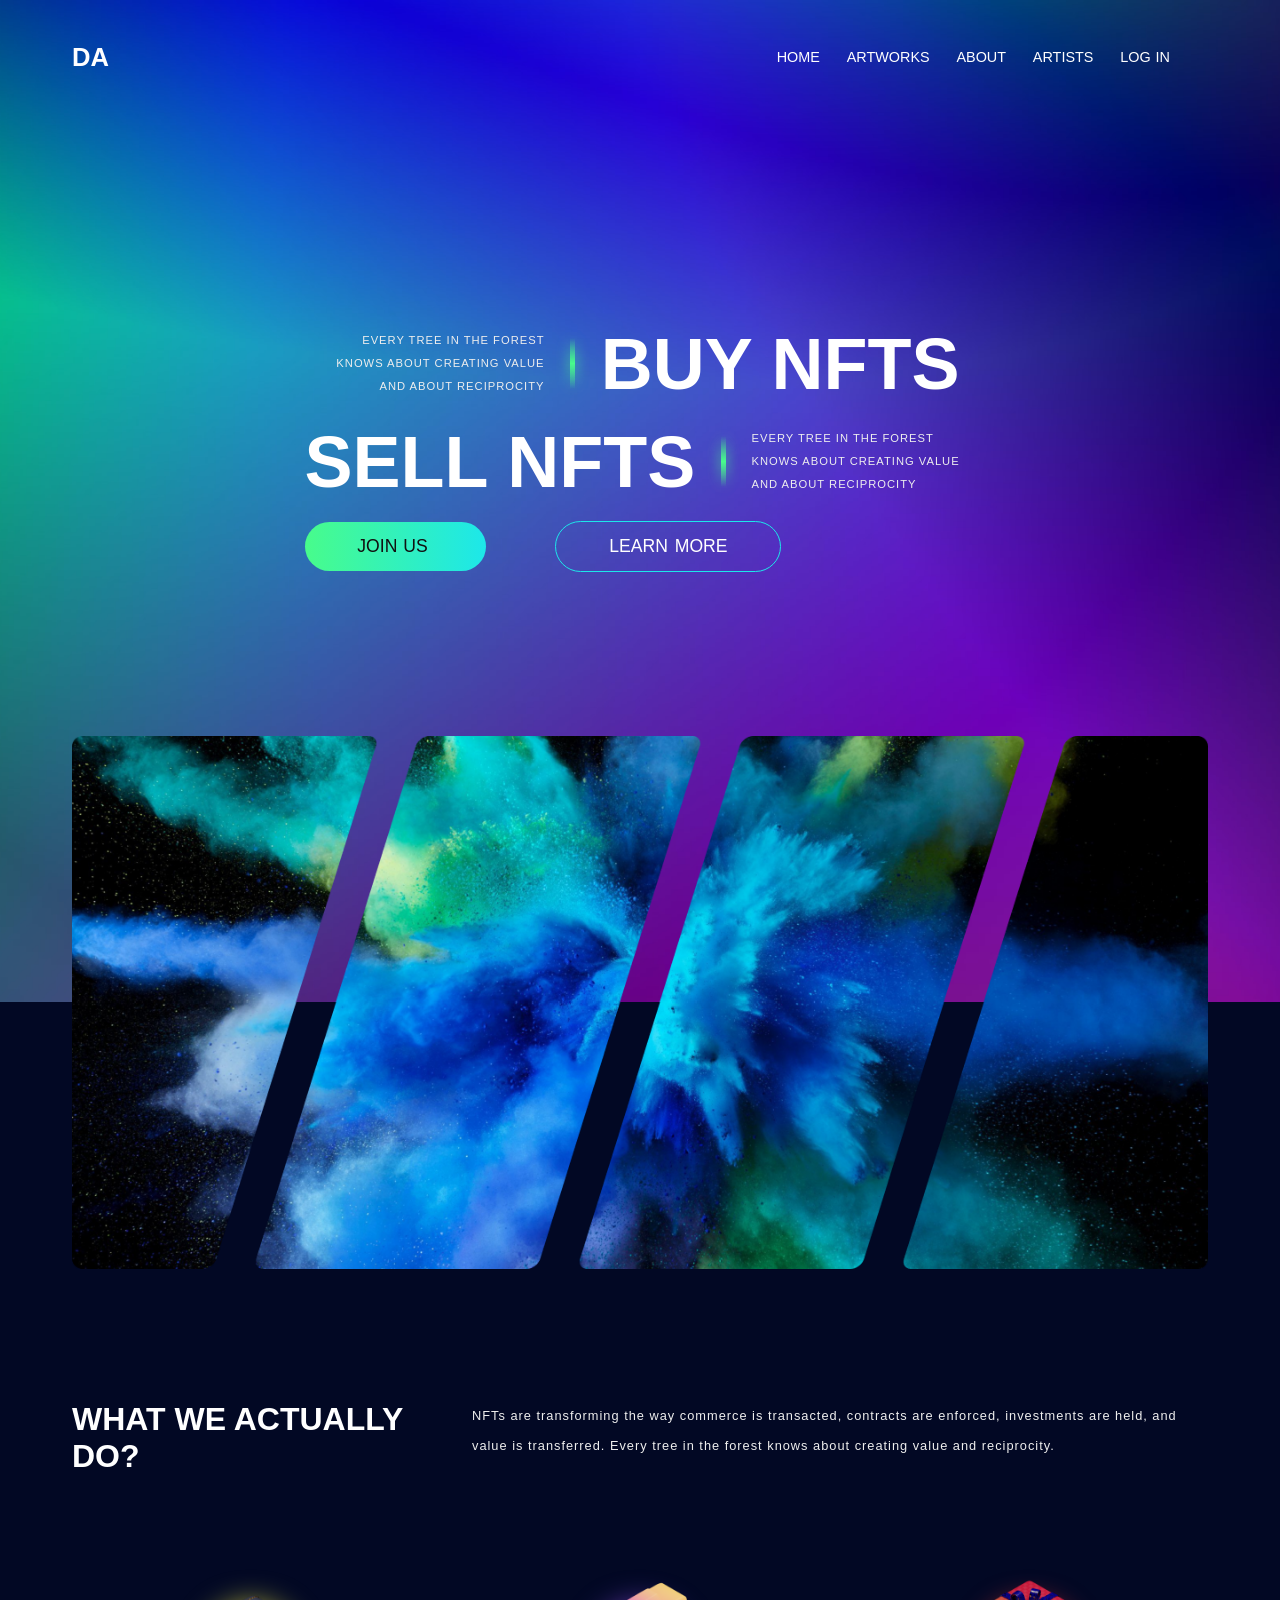
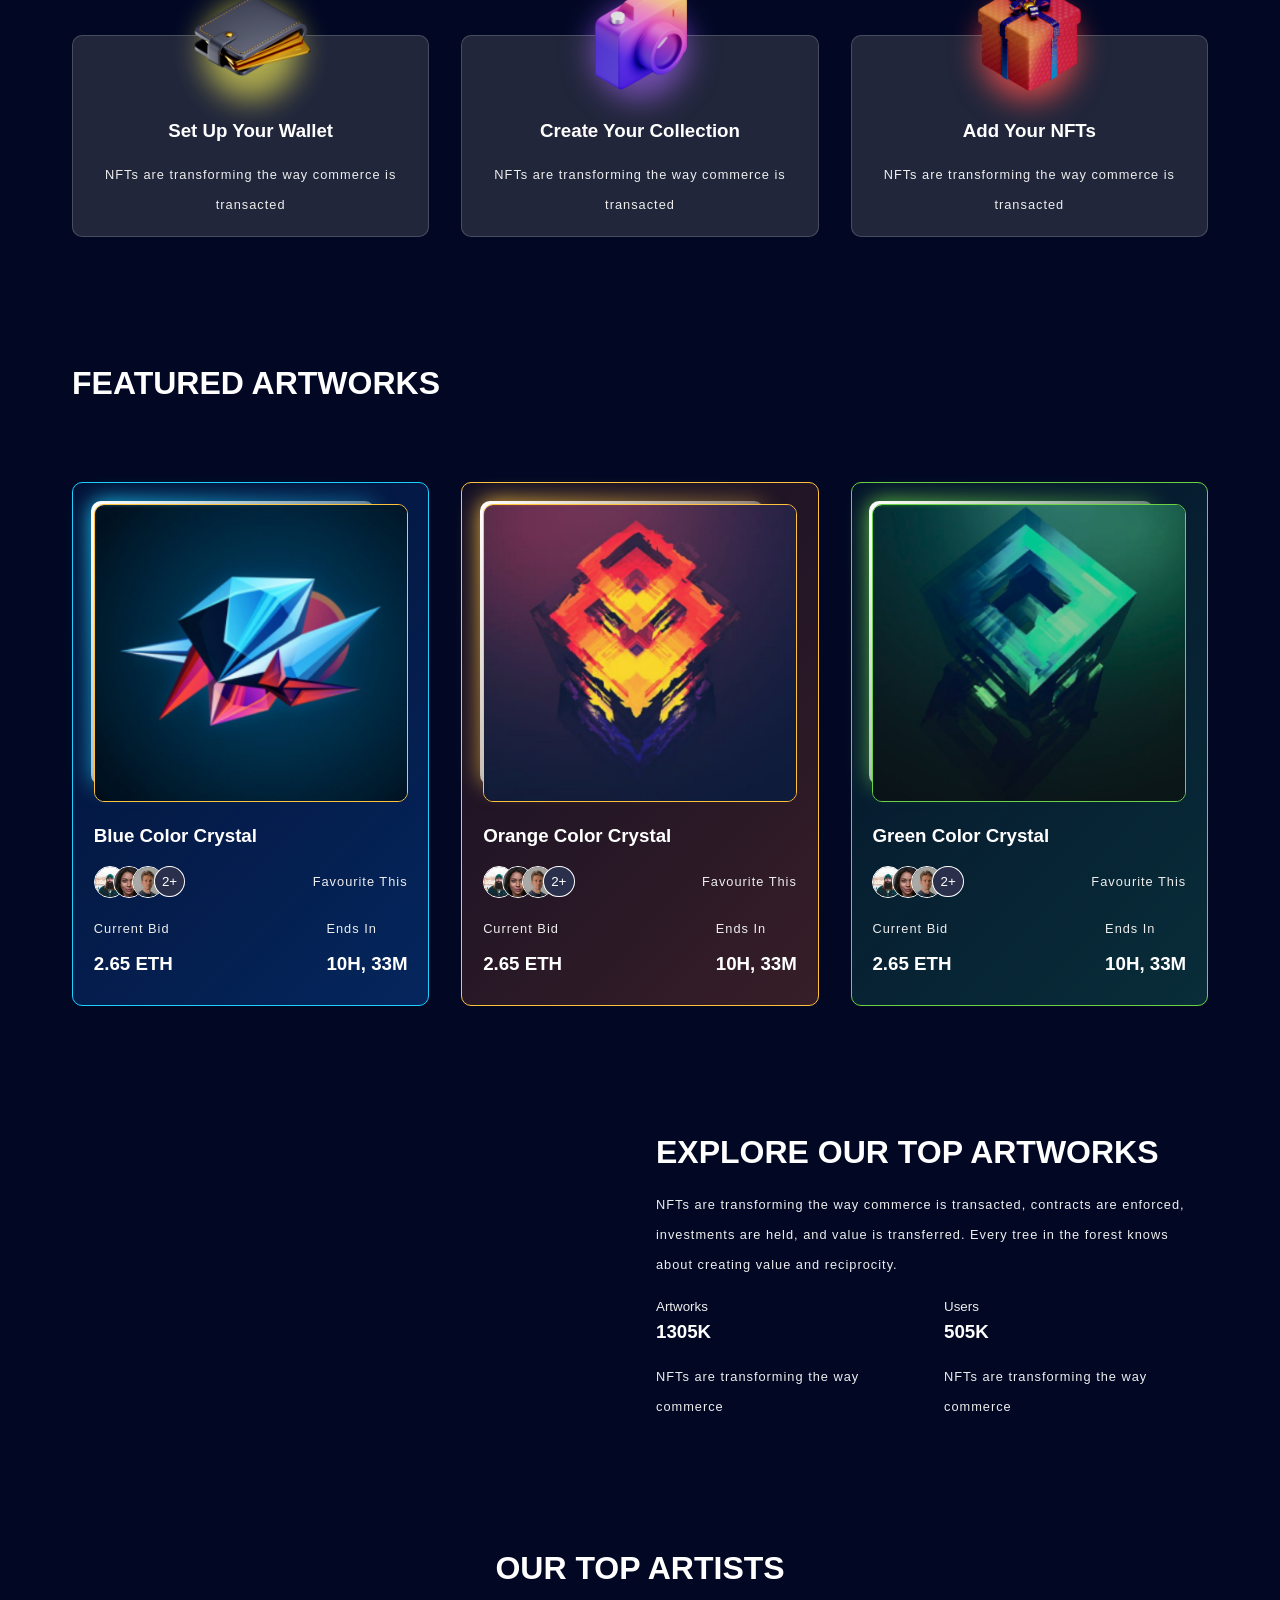
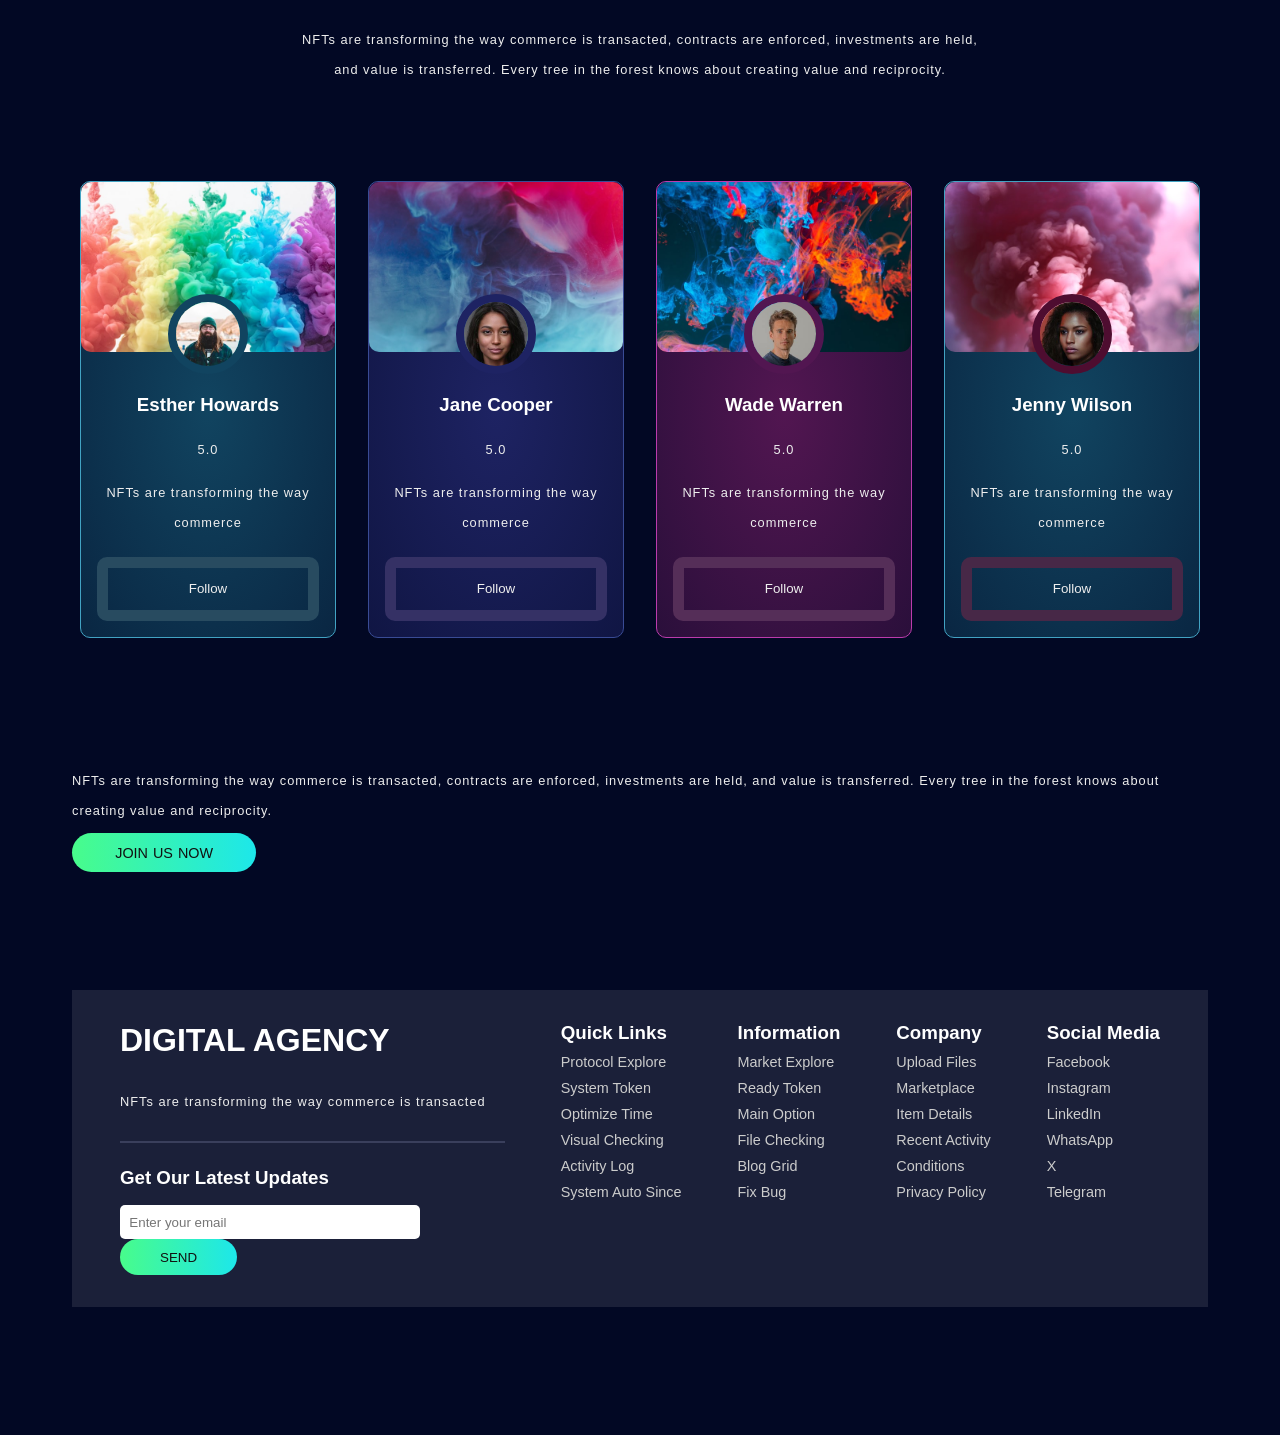
==== commit 7bc2c645: "Add files via upload" ====
--- a/index.html
+++ b/index.html
@@ -1,367 +1,368 @@
-<!DOCTYPE html>
-<html lang="en">
-    <head>
-        <meta charset="UTF-8">
-        <meta name="viewport" content="width=device-width, initial-scale=1.0">
-        <title>NFT Marketplace</title>
-        <link rel="stylesheet" href="style.css">
-        <script src="script.js"></script>
-    </head>
-    <body>
-        <header>
-            <div class="container">
-                <nav>
-                    <a href="index.html" class="brand">DA</a>
-                    <ul class="menu">
-                        <li><a href="#">Home</a></li>
-                        <li><a href="#">Artworks</a></li>
-                        <li><a href="#">About</a></li>
-                        <li><a href="#">Artists</a></li>
-                        <li>
-                            <a href="#" class="btn btn-primary">
-                                Log In
-                            </a>
-                        </li>
-                        <li>
-                            <button class="menu-btn">
-                                <i class="fas fa-bars"></i>
-                            </button>
-                        </li>
-                    </ul>
-                </nav>
-                <div class="header-body">
-                    <div>
-                        <div>
-                            <p>
-                                Every tree in the forest knows about creating value and about reciprocity
-                            </p>
-                            <span class="bar"></span>
-                            <h1>Buy NFTs</h1>
-                        </div>
-                        <div>
-                            <h1>Sell NFTs</h1>
-                            <span class="bar"></span>
-                            <p>
-                                Every tree in the forest knows about creating value and about reciprocity
-                            </p>
-                        </div><br
-                        <div class="btn-group">
-                            <a href="#" class="btn btn-primary">
-                                Join Us
-                            </a>
-                            <a href="#" class="btn btn-secondary">
-                                Learn More
-                            </a>
-                        </div>
-                    </div>
-                    <br
-                    <div>
-                        <img src="Assets/grid1-top.png" class="grid-img" alt="Grid Top Image"/>
-                    </div>
-                </div>
-            </div>
-        </header>
-
-        <div class="container">
-            <img src="Assets/grid1-bottom.png" class="grid-img" alt="Grid Bottom Image"/>
-            
-            <section class="services">
-                <div class="heading">
-                    <h2>What We Actually Do?</h2>
-                    <p>
-                        NFTs are transforming the way commerce is transacted, contracts are enforced, investments are held, and value is transferred. Every tree in the forest knows about creating value and reciprocity.
-                    </p>
-                </div>
-                <div class="cards">
-                    <div class="card">
-                        <div class="light"></div>
-                        <img src="Assets/wallet.png" alt="wallet"/>
-                        <h3>Set Up Your Wallet</h3>
-                        <p>
-                            NFTs are transforming the way commerce is transacted
-                        </p>
-                    </div>
-                    <div class="card">
-                        <div class="light"></div>
-                        <img src="Assets/camera.png" alt="camera" />
-                        <h3>Create Your Collection</h3>
-                        <p>
-                            NFTs are transforming the way commerce is transacted
-                        </p>
-                    </div>
-                    <div class="card">
-                        <div class="light"></div>
-                        <img src="Assets/gift.png" alt="gift"/>
-                        <h3>Add Your NFTs</h3>
-                        <p>
-                            NFTs are transforming the way commerce is transacted
-                        </p>
-                    </div>
-                </div>
-            </section>
-
-            <section class="featured">
-                <div class="heading">
-                    <h2>Featured Artworks</h2>
-                </div>
-                <div class="cards">
-                    <div class="card">
-                        <img class="art-img" src="Assets/crystal1.jpg" alt="Blue Crystal"/>
-                        <div class="light"></div>
-                        <h3 class="art-title">Blue Color Crystal</h3>
-                        <div class="favourites">
-                            <div>
-                                <img src="Assets/user1.jpg" alt="user1"/>
-                                <img src="Assets/user2.jpg" alt="user2"/>
-                                <img src="Assets/user3.jpg" alt="user3"/>
-                                <small>2+</small>
-                            </div>
-                            <span>Favourite This</span>
-                        </div>
-                        <div class="bid">
-                            <div>
-                                <p>Current Bid</p>
-                                <h3>
-                                    <i class="fab fa-ethereum"></i>
-                                    2.65 ETH
-                                </h3>
-                            </div>
-                            <div>
-                                <p>Ends In</p>
-                                <h3>10H, 33M</h3>
-                            </div>
-                        </div>
-                    </div>
-
-                    <div class="card">
-                        <img class="art-img" src="Assets/crystal2.jpg" alt="Orange Crystal"/>
-                        <div class="light"></div>
-                        <h3 class="art-title">Orange Color Crystal</h3>
-                        <div class="favourites">
-                            <div>
-                                <img src="Assets/user1.jpg" alt="user1"/>
-                                <img src="Assets/user2.jpg" alt="user2"/>
-                                <img src="Assets/user3.jpg" alt="user3"/>
-                                <small>2+</small>
-                            </div>
-                            <span>Favourite This</span>
-                        </div>
-                        <div class="bid">
-                            <div>
-                                <p>Current Bid</p>
-                                <h3>
-                                    <i class="fab fa-ethereum"></i>
-                                    2.65 ETH
-                                </h3>
-                            </div>
-                            <div>
-                                <p>Ends In</p>
-                                <h3>10H, 33M</h3>
-                            </div>
-                        </div>
-                    </div>
-
-                    <div class="card">
-                        <img class="art-img" src="Assets/crystal3.jpg" alt="Green Crystal"/>
-                        <div class="light"></div>
-                        <h3 class="art-title">Green Color Crystal</h3>
-                        <div class="favourites">
-                            <div>
-                                <img src="Assets/user1.jpg" alt="user1"/>
-                                <img src="Assets/user2.jpg" alt="user2"/>
-                                <img src="Assets/user3.jpg" alt="user3"/>
-                                <small>2+</small>
-                            </div>
-                            <span>Favourite This</span>
-                        </div>
-                        <div class="bid">
-                            <div>
-                                <p>Current Bid</p>
-                                <h3>
-                                    <i class="fab fa-ethereum"></i>
-                                    2.65 ETH
-                                </h3>
-                            </div>
-                            <div>
-                                <p>Ends In</p>
-                                <h3>10H, 33M</h3>
-                            </div>
-                        </div>
-                    </div>
-                </div>
-            </section>
-
-            <section class="explore">
-                <div class="grid">
-                    <div></div>
-                    <div></div>
-                    <div></div>
-                    <div></div>
-                    <div></div>
-                    <div></div>
-                    <div></div>
-                </div>
-                <div>
-                    <h2>Explore Our Top Artworks</h2>
-                    <p>
-                        NFTs are transforming the way commerce is transacted, contracts are enforced, investments are held, and value is transferred. Every tree in the forest knows about creating value and reciprocity.
-                    </p>
-                    <div class="stats">
-                        <div>
-                            <small>Artworks</small>
-                            <h3>1305K</h3>
-                            <p>NFTs are transforming the way commerce</p>
-                        </div>
-                        <div>
-                            <small>Users</small>
-                            <h3>505K</h3>
-                            <p>NFTs are transforming the way commerce</p>
-                        </div>
-                    </div>
-                </div>
-            </section>
-
-            <section class="artists">
-                <div class="heading">
-                    <h2>Our Top Artists</h2>
-                    <p>
-                        NFTs are transforming the way commerce is transacted, contracts are enforced, investments are held, and value is transferred. Every tree in the forest knows about creating value and reciprocity.
-                    </p>
-                </div>
-                <div class="cards">
-                    <div class="card">
-                        <img src="Assets/smoke1.jpg" class="bg-img" alt="Background"/>
-                        <img src="Assets/user1.jpg" class="profile-img" alt="Esther Howards"/>
-                        <h3>Esther Howards</h3>
-                        <div class="stars">
-                            <i class="fas fa-star"></i>
-                            <i class="fas fa-star"></i>
-                            <i class="fas fa-star"></i>
-                            <i class="fas fa-star"></i>
-                            <i class="fas fa-star"></i>
-                            <span>5.0</span>
-                        </div>
-                        <p>NFTs are transforming the way commerce</p>
-                        <button class="card-btn">Follow</button>
-                    </div>
-
-                    <div class="card">
-                        <img src="Assets/smoke2.jpg" class="bg-img" alt="Background"/>
-                        <img src="Assets/user2.jpg" class="profile-img" alt="Jane Cooper"/>
-                        <h3>Jane Cooper</h3>
-                        <div class="stars">
-                            <i class="fas fa-star"></i>
-                            <i class="fas fa-star"></i>
-                            <i class="fas fa-star"></i>
-                            <i class="fas fa-star"></i>
-                            <i class="fas fa-star"></i>
-                            <span>5.0</span>
-                        </div>
-                        <p>NFTs are transforming the way commerce</p>
-                        <button class="card-btn">Follow</button>
-                    </div>
-
-                    <div class="card">
-                        <img src="Assets/smoke3.jpg" class="bg-img" alt="Background"/>
-                        <img src="Assets/user3.jpg" class="profile-img" alt="Wade Warren"/>
-                        <h3>Wade Warren</h3>
-                        <div class="stars">
-                            <i class="fas fa-star"></i>
-                            <i class="fas fa-star"></i>
-                            <i class="fas fa-star"></i>
-                            <i class="fas fa-star"></i>
-                            <i class="fas fa-star"></i>
-                            <span>5.0</span>
-                        </div>
-                        <p>NFTs are transforming the way commerce</p>
-                        <button class="card-btn">Follow</button>
-                    </div>
-
-                    <div class="card">
-                        <img src="Assets/smoke4.jpg" class="bg-img" alt="Background"/>
-                        <img src="Assets/user4.jpg" class="profile-img" alt="Jenny Wilson"/>
-                        <h3>Jenny Wilson</h3>
-                        <div class="stars">
-                            <i class="fas fa-star"></i>
-                            <i class="fas fa-star"></i>
-                            <i class="fas fa-star"></i>
-                            <i class="fas fa-star"></i>
-                            <i class="fas fa-star"></i>
-                            <span>5.0</span>
-                        </div>
-                        <p>NFTs are transforming the way commerce</p>
-                        <button class="card-btn">Follow</button>
-                    </div>
-                </div>
-            </section>
-
-            <section class="call-to-action">
-                <p>
-                    NFTs are transforming the way commerce is transacted, contracts are enforced, investments are held, and value is transferred. Every tree in the forest knows about creating value and reciprocity.
-                </p>
-                <a href="#" class="btn btn-primary">Join Us Now</a>
-            </section>
-
-            <footer>
-                <div class="container">
-                    <div>
-                        <h2>Digital Agency</h2>
-                        <p>NFTs are transforming the way commerce is transacted</p>
-                        <hr />
-                        <h3>Get Our Latest Updates</h3>
-                        <form>
-                            <div class="input-wrap">
-                                <input type="email" placeholder="Enter your email"/>
-                                <button type="submit" class="btn btn-primary">Send</button>
-                            </div>
-                        </form>
-                    </div>
-                    <div>
-                        <h3>Quick Links</h3>
-                        <ul>
-                            <li><a href="#">Protocol Explore</a></li>
-                            <li><a href="#">System Token</a></li>
-                            <li><a href="#">Optimize Time</a></li>
-                            <li><a href="#">Visual Checking</a></li>
-                            <li><a href="#">Activity Log</a></li>
-                            <li><a href="#">System Auto Since</a></li>
-                        </ul>
-                    </div>
-                    <div>
-                        <h3>Information</h3>
-                        <ul>
-                            <li><a href="#">Market Explore</a></li>
-                            <li><a href="#">Ready Token</a></li>
-                            <li><a href="#">Main Option</a></li>
-                            <li><a href="#">File Checking</a></li>
-                            <li><a href="#">Blog Grid</a></li>
-                            <li><a href="#">Fix Bug</a></li>
-                        </ul>
-                    </div>
-                    <div>
-                        <h3>Company</h3>
-                        <ul>
-                            <li><a href="#">Upload Files</a></li>
-                            <li><a href="#">Marketplace</a></li>
-                            <li><a href="#">Item Details</a></li>
-                            <li><a href="#">Recent Activity</a></li>
-                            <li><a href="#">Conditions</a></li>
-                            <li><a href="#">Privacy Policy</a></li>
-                        </ul>
-                    </div>
-                    <div>
-                        <h3>Social Media</h3>
-                        <ul>
-                            <li><a href="#">Facebook</a></li>
-                            <li><a href="#">Instagram</a></li>
-                            <li><a href="#">LinkedIn</a></li>
-                            <li><a href="#">WhatsApp</a></li>
-                            <li><a href="#">X</a></li>
-                            <li><a href="#">Telegram</a></li>
-                        </ul>
-                    </div>
-                </div>
-            </footer>
-        </div>
-    </body>
-</html>
+<!DOCTYPE html>
+<html lang="en">
+    <head>
+        <meta charset="UTF-8">
+        <meta name="viewport" content="width=device-width, initial-scale=1.0">
+        <title>NFT Marketplace</title>
+        <link rel="stylesheet" href="style.css">
+        <script src="script.js"></script>
+    </head>
+    <body>
+        <header>
+            <div class="container">
+                <nav>
+                    <a href="index.html" class="brand">DA</a>
+                    <ul class="menu">
+                        <li><a href="error.html">Home</a></li>
+                        <li><a href="error.html">Artworks</a></li>
+                        <li><a href="error.html">About</a></li>
+                        <li><a href="error.html">Artists</a></li>
+                        <li>
+                            <a href="login-page/login.html" id="btn-login" class="btn-group">
+                                Log In
+                            </a>
+                        </li>
+                        <li>
+                            <button class="menu-btn">
+                                <i class="fas fa-bars">-</i>
+                                <i class="fas fa-bars">-</i>
+                                <i class="fas fa-bars">-</i>
+                            </button>
+                        </li>
+                    </ul>
+                </nav>
+                <div class="header-body">
+                    <div>
+                        <div>
+                            <p>
+                                Every tree in the forest knows about creating value and about reciprocity
+                            </p>
+                            <span class="bar"></span>
+                            <h1>Buy NFTs</h1>
+                        </div>
+                        <div>
+                            <h1>Sell NFTs</h1>
+                            <span class="bar"></span>
+                            <p>
+                                Every tree in the forest knows about creating value and about reciprocity
+                            </p>
+                        </div><br
+                        <div class="btn-group">
+                            <a href="login-page/login.html" class="btn btn-primary">
+                                Join Us
+                            </a>
+                            <a href="error.html" class="btn btn-secondary">Learn More
+                            </a>
+                        </div>
+                    </div>
+                    <br
+                    <div>
+                        <img src="Assets/grid1-top.png" class="grid-img" alt="Grid Top Image"/>
+                    </div>
+                </div>
+            </div>
+        </header>
+
+        <div class="container">
+            <img src="Assets/grid1-bottom.png" class="grid-img" alt="Grid Bottom Image"/>
+            
+            <section class="services">
+                <div class="heading">
+                    <h2>What We Actually Do?</h2>
+                    <p>
+                        NFTs are transforming the way commerce is transacted, contracts are enforced, investments are held, and value is transferred. Every tree in the forest knows about creating value and reciprocity.
+                    </p>
+                </div>
+                <div class="cards">
+                    <div class="card">
+                        <div class="light"></div>
+                        <img src="Assets/wallet.png" alt="wallet"/>
+                        <h3>Set Up Your Wallet</h3>
+                        <p>
+                            NFTs are transforming the way commerce is transacted
+                        </p>
+                    </div>
+                    <div class="card">
+                        <div class="light"></div>
+                        <img src="Assets/camera.png" alt="camera" />
+                        <h3>Create Your Collection</h3>
+                        <p>
+                            NFTs are transforming the way commerce is transacted
+                        </p>
+                    </div>
+                    <div class="card">
+                        <div class="light"></div>
+                        <img src="Assets/gift.png" alt="gift"/>
+                        <h3>Add Your NFTs</h3>
+                        <p>
+                            NFTs are transforming the way commerce is transacted
+                        </p>
+                    </div>
+                </div>
+            </section>
+
+            <section class="featured">
+                <div class="heading">
+                    <h2>Featured Artworks</h2>
+                </div>
+                <div class="cards">
+                    <div class="card">
+                        <img class="art-img" src="Assets/crystal1.jpg" alt="Blue Crystal"/>
+                        <div class="light"></div>
+                        <h3 class="art-title">Blue Color Crystal</h3>
+                        <div class="favourites">
+                            <div>
+                                <img src="Assets/user1.jpg" alt="user1"/>
+                                <img src="Assets/user2.jpg" alt="user2"/>
+                                <img src="Assets/user3.jpg" alt="user3"/>
+                                <small>2+</small>
+                            </div>
+                            <span>Favourite This</span>
+                        </div>
+                        <div class="bid">
+                            <div>
+                                <p>Current Bid</p>
+                                <h3>
+                                    <i class="fab fa-ethereum"></i>
+                                    2.65 ETH
+                                </h3>
+                            </div>
+                            <div>
+                                <p>Ends In</p>
+                                <h3>10H, 33M</h3>
+                            </div>
+                        </div>
+                    </div>
+
+                    <div class="card">
+                        <img class="art-img" src="Assets/crystal2.jpg" alt="Orange Crystal"/>
+                        <div class="light"></div>
+                        <h3 class="art-title">Orange Color Crystal</h3>
+                        <div class="favourites">
+                            <div>
+                                <img src="Assets/user1.jpg" alt="user1"/>
+                                <img src="Assets/user2.jpg" alt="user2"/>
+                                <img src="Assets/user3.jpg" alt="user3"/>
+                                <small>2+</small>
+                            </div>
+                            <span>Favourite This</span>
+                        </div>
+                        <div class="bid">
+                            <div>
+                                <p>Current Bid</p>
+                                <h3>
+                                    <i class="fab fa-ethereum"></i>
+                                    2.65 ETH
+                                </h3>
+                            </div>
+                            <div>
+                                <p>Ends In</p>
+                                <h3>10H, 33M</h3>
+                            </div>
+                        </div>
+                    </div>
+
+                    <div class="card">
+                        <img class="art-img" src="Assets/crystal3.jpg" alt="Green Crystal"/>
+                        <div class="light"></div>
+                        <h3 class="art-title">Green Color Crystal</h3>
+                        <div class="favourites">
+                            <div>
+                                <img src="Assets/user1.jpg" alt="user1"/>
+                                <img src="Assets/user2.jpg" alt="user2"/>
+                                <img src="Assets/user3.jpg" alt="user3"/>
+                                <small>2+</small>
+                            </div>
+                            <span>Favourite This</span>
+                        </div>
+                        <div class="bid">
+                            <div>
+                                <p>Current Bid</p>
+                                <h3>
+                                    <i class="fab fa-ethereum"></i>
+                                    2.65 ETH
+                                </h3>
+                            </div>
+                            <div>
+                                <p>Ends In</p>
+                                <h3>10H, 33M</h3>
+                            </div>
+                        </div>
+                    </div>
+                </div>
+            </section>
+
+            <section class="explore">
+                <div class="grid">
+                    <div></div>
+                    <div></div>
+                    <div></div>
+                    <div></div>
+                    <div></div>
+                    <div></div>
+                    <div></div>
+                </div>
+                <div>
+                    <h2>Explore Our Top Artworks</h2>
+                    <p>
+                        NFTs are transforming the way commerce is transacted, contracts are enforced, investments are held, and value is transferred. Every tree in the forest knows about creating value and reciprocity.
+                    </p>
+                    <div class="stats">
+                        <div>
+                            <small>Artworks</small>
+                            <h3>1305K</h3>
+                            <p>NFTs are transforming the way commerce</p>
+                        </div>
+                        <div>
+                            <small>Users</small>
+                            <h3>505K</h3>
+                            <p>NFTs are transforming the way commerce</p>
+                        </div>
+                    </div>
+                </div>
+            </section>
+
+            <section class="artists">
+                <div class="heading">
+                    <h2>Our Top Artists</h2>
+                    <p>
+                        NFTs are transforming the way commerce is transacted, contracts are enforced, investments are held, and value is transferred. Every tree in the forest knows about creating value and reciprocity.
+                    </p>
+                </div>
+                <div class="cards">
+                    <div class="card">
+                        <img src="Assets/smoke1.jpg" class="bg-img" alt="Background"/>
+                        <img src="Assets/user1.jpg" class="profile-img" alt="Esther Howards"/>
+                        <h3>Esther Howards</h3>
+                        <div class="stars">
+                            <i class="fas fa-star"></i>
+                            <i class="fas fa-star"></i>
+                            <i class="fas fa-star"></i>
+                            <i class="fas fa-star"></i>
+                            <i class="fas fa-star"></i>
+                            <span>5.0</span>
+                        </div>
+                        <p>NFTs are transforming the way commerce</p>
+                        <button class="card-btn">Follow</button>
+                    </div>
+
+                    <div class="card">
+                        <img src="Assets/smoke2.jpg" class="bg-img" alt="Background"/>
+                        <img src="Assets/user2.jpg" class="profile-img" alt="Jane Cooper"/>
+                        <h3>Jane Cooper</h3>
+                        <div class="stars">
+                            <i class="fas fa-star"></i>
+                            <i class="fas fa-star"></i>
+                            <i class="fas fa-star"></i>
+                            <i class="fas fa-star"></i>
+                            <i class="fas fa-star"></i>
+                            <span>5.0</span>
+                        </div>
+                        <p>NFTs are transforming the way commerce</p>
+                        <button class="card-btn">Follow</button>
+                    </div>
+
+                    <div class="card">
+                        <img src="Assets/smoke3.jpg" class="bg-img" alt="Background"/>
+                        <img src="Assets/user3.jpg" class="profile-img" alt="Wade Warren"/>
+                        <h3>Wade Warren</h3>
+                        <div class="stars">
+                            <i class="fas fa-star"></i>
+                            <i class="fas fa-star"></i>
+                            <i class="fas fa-star"></i>
+                            <i class="fas fa-star"></i>
+                            <i class="fas fa-star"></i>
+                            <span>5.0</span>
+                        </div>
+                        <p>NFTs are transforming the way commerce</p>
+                        <button class="card-btn">Follow</button>
+                    </div>
+
+                    <div class="card">
+                        <img src="Assets/smoke4.jpg" class="bg-img" alt="Background"/>
+                        <img src="Assets/user4.jpg" class="profile-img" alt="Jenny Wilson"/>
+                        <h3>Jenny Wilson</h3>
+                        <div class="stars">
+                            <i class="fas fa-star"></i>
+                            <i class="fas fa-star"></i>
+                            <i class="fas fa-star"></i>
+                            <i class="fas fa-star"></i>
+                            <i class="fas fa-star"></i>
+                            <span>5.0</span>
+                        </div>
+                        <p>NFTs are transforming the way commerce</p>
+                        <button class="card-btn">Follow</button>
+                    </div>
+                </div>
+            </section>
+
+            <section class="call-to-action">
+                <p>
+                    NFTs are transforming the way commerce is transacted, contracts are enforced, investments are held, and value is transferred. Every tree in the forest knows about creating value and reciprocity.
+                </p><br>
+                <a href="login-page/login.html" class="btn btn-primary">Join Us Now</a>
+            </section>
+
+            <footer>
+                <div class="container">
+                    <div>
+                        <h2>Digital Agency</h2>
+                        <p>NFTs are transforming the way commerce is transacted</p>
+                        <hr />
+                        <h3>Get Our Latest Updates</h3>
+                        <form>
+                            <div class="input-wrap">
+                                <input type="email" placeholder="Enter your email"/>
+                                <button type="submit" class="btn btn-primary" id="btn-send">Send</button>
+                            </div>
+                        </form>
+                    </div>
+                    <div>
+                        <h3>Quick Links</h3>
+                        <ul>
+                            <li><a href="error.html">Protocol Explore</a></li>
+                            <li><a href="error.html">System Token</a></li>
+                            <li><a href="error.html">Optimize Time</a></li>
+                            <li><a href="error.html">Visual Checking</a></li>
+                            <li><a href="error.html">Activity Log</a></li>
+                            <li><a href="error.html">System Auto Since</a></li>
+                        </ul>
+                    </div>
+                    <div>
+                        <h3>Information</h3>
+                        <ul>
+                            <li><a href="error.html">Market Explore</a></li>
+                            <li><a href="error.html">Ready Token</a></li>
+                            <li><a href="error.html">Main Option</a></li>
+                            <li><a href="error.html">File Checking</a></li>
+                            <li><a href="error.html">Blog Grid</a></li>
+                            <li><a href="error.html">Fix Bug</a></li>
+                        </ul>
+                    </div>
+                    <div>
+                        <h3>Company</h3>
+                        <ul>
+                            <li><a href="error.html">Upload Files</a></li>
+                            <li><a href="error.html">Marketplace</a></li>
+                            <li><a href="error.html">Item Details</a></li>
+                            <li><a href="error.html">Recent Activity</a></li>
+                            <li><a href="error.html">Conditions</a></li>
+                            <li><a href="error.html">Privacy Policy</a></li>
+                        </ul>
+                    </div>
+                    <div>
+                        <h3>Social Media</h3>
+                        <ul>
+                            <li><a href="error.html">Facebook</a></li>
+                            <li><a href="https://www.instagram.com/_nitxin_/">Instagram</a></li> 
+                            <li><a href="error.html">LinkedIn</a></li>
+                            <li><a href="error.html">WhatsApp</a></li>
+                            <li><a href="https://x.com/Nithin2524?t=ll-FbdBqN6Qttkd2i9D3Cw&s=09">X</a></li>
+                            <li><a href="error.html">Telegram</a></li>
+                        </ul>
+                    </div>
+                </div>
+            </footer>
+        </div>
+    </body>
+</html>
--- a/style.css
+++ b/style.css
@@ -1,784 +1,808 @@
-
-/*
- Reseting default styles,
- styling the typography
- */
- body {
-    margin: 0;
-    font-family: Arial, Helvetica, sans-serif;
-    background: #020824;
-}
-
-{ box-sizing : border-box; }
-
-h1,h2,h3{
-    margin: 0;
-    color: #fff;
-}
-
-h1,h2{
-    text-transform: uppercase;
-}
-
-h2{
-    font-size: 2em;
-    position: relative;
-    display:inline-block;
-}
-/*
-  Creating the heading text decoration.
-  Adding it to all 'h2' elements,
-  except for the ones marked in'not' selector
-  
-  And also adding the decoration to 'h3'
-  elements in the explore section
- */
- h2:not(
-    .explore h2, .trial h2, footer h2
- )::before,
- .explore h3::before{
-    content: '';
-    background: linear-gradient(
-        90deg,
-        rgba(72,252,139,0)0%
-        #48fc8b 50%,
-        rgba(72,252,139,0)100%
-     );
-    position:absolute;
-    left: 50%;
-    transform: translateX(-50%);
-    bottom: -0,5em;
-    width: 100%;
-    height: 0,1em;
- } 
-
- h3{
-    margin bottom: 1em;
- }
-
- a{
-    text-decoration: none;
-    color: #fff;
-    font-size: 0,9em;
- }
-
- p, span {
-    margin: 0;
-    color: #eee;
-    font-size: 0,8em;
-    line-height: 30px;
-    letter-spacing: 1px;
- }
-
- small {
-    color: #eee;
- }
-
- ul {
-    list-style-type: none;
-    padding: 0;
- }
-
- section, footer {
-    margin: 8em 0;    
- }
-
- /*
-   Setting up the header
-   and containers
-*/
-header{
-    background: 
-    url(/assests/background.jpg)
-    no-repeat center;
-    background-size: cover;
-    position: relative;   
-}
-
-.container {
-    max-width: 1200px;
-    margin: 0 auto;
-    padding: 0 2em;
-}
-
-header .container{
-    display: flex;
-    justify-content: space-between;
-    align-items: center;
-    flex-direction: column;
-    min-height: 100vh;
-}
-
-/*
-  Creating the primary and secondary
-  button styles
-*/
-.btn{
-    padding: 0,7em 2em;
-    border-radius: 0,3em;
-    text-transform: uppercase;
-    transition: 0,3s;
-}
-
-.btn-primary {
-    background: linear-gradient(
-        90deg, #48fc8b, #1de7ea
-    );
-    color: #111;
-    border: none;
-}
-
-.btn-primary:hover{
-    background: #1de7ea;
-}
-
-.btn-secondary {
-    border: 1px #1de7ea solid;
-    color: #fff;
-}
-
-.btn-secondary:hover {
-    background: #fff;
-    color: #111;
-}
-
-.btn-group .btn{
-    margin: 1em;
-}
-
-/*Styling the number*/
-nav {
-    display: flex;
-    justify-content: space-between;
-    align-items: center;
-    width: 100%;
-    padding: 2em 0;
-}
-
-nav a {
-    text-transform: uppercase;
-}
-
-.brand {
-    font-size: 1.6em;
-    font-weight: 700;
-}
-
-nav li {
-    display: inline-block;
-    margin: 0 0.7em;
-}
-
-.search {
-    text-align: center;
-    border: none;
-    outline: none;
-    width: 8em;
-    transition: 0.3em;
-}
-
-.menu-btn {
-    background: none;
-    border: none;
-    cursor: pointer;
-    font-size: 1.5em;
-    color: #fff;
-    display: none;
-}
-
-.menu .btn-primary {
-    display: none;
-}
-
-/*
-  styling the middle
-  part of the header
-*/
-.header-body {
-    min-height: 60vh;
-    display: flex;
-    justify-content: center;
-    align-items: center;
-    margin: 3em 0 1em 0;
-}  
-
-.header-body div div {
-    display: flex;
-    justify-content: center;
-    align-items: center;
-    margin: 1em 0;
-}
-
-h1{
-    font-size: 4.5em;
-}
-
-.header-body p {
-    max-width: 20em;
-    text-transform: uppercase;
-    line-height: 23px;
-    font-size: 0.7em;
-}
-
-.header-body p:nth-child(1) {
-    text-align: right;
-}
-
-.bar {
-    width: 0.4em;
-    height: 4em;
-    background: linear-gradient(
-        0deg,
-        rgba(72, 252, 139, 0) 0%,
-        #48fc8b 50%,
-        rgba(72, 252, 139, 0) 100%
-    );
-    filter: drop-shadow(0 0 0.5em #48fc8b);
-    margin: 0 2em;
-}
-
-.grid-img {
-    width: 100%;
-    margin: 0 auto;
-}
-
-.header-body .btn,
-.trial .btn {
-    font-size: 1.1em;
-}
-
-.header-body .btn-group {
-    margin: 3em 0;
-}
-  
-/* Services Section */
-.services .heading {
-    display: grid;
-    grid-template-columns: 1fr 2fr;
-    grid-gap: 2em;
-}
-
-.cards {
-    display: flex;
-    justify-content: center;
-    align-items: center;
-    gap: 2em;
-    margin: 10em 0 4em 0;
-}
-
-.services .card {
-    padding: 1em;
-    text-align: center;
-    background: rgb(0, 0, 0, 0.5);
-    background: rgb(127, 127, 127, 0.25);
-    border-radius: 10px;
-    border: 
-       1px solid
-       rgba(255, 255, 255, 0.18);
-    position: relative;
-}
-
-.services .card  img {
-     width: 8em;
-     margin: -5em 0 1em 0;
-} 
-
-.services .card .light {
-    background: #48fc8b;
-    width: 6em;
-    height: 6em;
-    border-radius: 50%;
-    position: absolute;
-    top: -2em;
-    left: 50%;
-    transform: translate(-50%);
-    filter: blur(15px);
-    z-index: -1;   
-}
-
-/*Adding Light color for all cards*/
-.services .card:nth-child(1) .ligth {
-     background: #bcb83d;
-}
-
-.services .card:nth-child(2) .light {
-    background: #6e3dbc;
-}
-
-.services .card:nth-child(3) .light {
-    background: #ef3636;
-}
-
-/* Featured Section */
-.feature .heading {
-   text-align: center;
-}   
-
-.featured .cards {
-  margin: 5em 0;
-}
-
-.featured .card {
-   padding: 1.3em;
-   border: 1px solid #1cd0ff;
-   border-radius: 10px;
-   background: linear-gradient(
-       -45deg,
-       rgb(5, 38, 93),
-       rgb(5, 38, 93, 0.3)
-    ); 
-    position: relative;
-}
-
-.featured .art-img {
-    border: 1px solid #1cd0ff;
-    border-radius: 10px;
-    width: 100%;
-    position: relative;
-    z-index: 1;
-}
-
-.featured h3 {
-    margin: 0.5em 0;
-}
-
-.bid, .favourites, .favourites div {
-    display: flex;
-    justify-content: space-between;
-    align-items: center;
-}
-
-.favourites {
-    margin: 1em 0;
-}
-
-.favourites img {
-    width: 2em;
-    border: 1px solid #fff;
-    border-radius: 50%;
-}
-
-.featured .card .art-title {
-    margin: 1em 0;
-}
-
-.favourites small {
-    color: #fff;
-    padding: 0.55em;
-    background: #2a304c;
-    border-radius: 50%;
-}
-
-/*
-  Adding a negative margin to all
-  icons, except the first one
-*/
-.favourites img:not(:first-child),
-.favourites small {
-   margin-left: -0.8em; 
-}
-
-.bld div:nth-child(2) {
-    text-align: right;
-}
-
-.featured .light {
-    background: linear-gradient(
-        120deg,
-        #fff,
-        rgba(255, 255, 255, 0)
-    );
-    position: absolute;
-    top: 1.1em;
-    left: 1.1em;
-    width: 80%;
-    padding-top: 80%;
-    z-index: 0;
-    border-radius: 18px;
-    filter: drop-shadow(0 0 0.7em #1cd0ff);
-    transition: 0.4s;
-}
-
-.featured .card:hover .light {
-    top: 0.6em;
-    left: 0.6em;
-}
-
-/*
-  Changing the colors for other cards
-*/
-.featured .card:nth-child(2) {
-  border-color: #ffc23d;
-  background: linear-gradient(
-    -45deg,
-    rgb(55, 30, 39),
-    rgba(55, 30, 39, 0.3)
-  );  
-}  
-.featured .cards:nth-child(2) .art-img {
-    border-color: #ffc23d;
-}
-.featured .card:nth-child(2) .light {
-    filter: drop-shadow(0 0 0.7em #ffc23d);
-}
-
-.featured .card:nth-child(3) {
-    border-color: #6bd146;
-    background: linear-gradient(
-        -45deg,
-        rgb(9, 45, 57),
-        rgba(9, 47, 57, 0.3)
-    );
-}
-.featured .card:nth-child(3) .art-img {
-    border-color: #6bd146;
-}
-.featured .card:nth-child(3) .light {
-    filter: drop-shadow(0 0 0.7em #6bd146);
-}
-
-/* Explore Section */
-.explore {
-    display: grid;
-    grid-template-columns: 1fr 1fr;
-    grid-gap: 2em;
-}
-
-.grid {
-    display: grid;
-    grid-template-columns: repeat(6, 1fr);
-    grid-template-rows: repeat(6, 1fr);
-    grid-gap: 1em;
-} 
-
-.grid div {
-    background: url(assest/grid.gif) fixed;
-    background-size: cover;
-    background-position: -15em 100%;
-    border-radius: 10px;
-    text-replace: 0.2s;
-}
-
-/* 
-  Positioning and scaling each
-  grid item
-*/
-.grid div:nth-child(1) {
-    grid-column: 3 / 4;
-    grid-row: 1 / 2;
-}
-.grid div:nth-child(2) {
-    grid-column: 1 / 4;
-    grid-row: 2 / 5;
-}
-.grid div:nth-child(3) {
-    grid-column: 1 / 2;
-    grid-row: 5 / 6;
-}
-.grid div:nth-child(4) {
-    grid-column: 2 / 4;
-    grid-row: 5 / 7;
-}
-.grid div:nth-child(5) {
-    grid-column: 4 / 6;
-    grid-row: 1 / 3;
-}
-.grid div:nth-child(6) {
-    grid-column: 6 / 7;
-    grid-row: 2 / 3;
-}.grid div:nth-child(7) {
-    grid-column: 4 / 7;
-    grid-row: 3 / 6;
-}
-
-.grid div:hover {
-    transform: scale(1.05);
-}
-
-.stats {
-    display: flex;
-    justify-content: space-between;
-    align-items: center;
-    gap: 1.5em;
-}
-
-.explore small {
-    display: block;
-    margin-bottom: 0.5em;
-}
-
-.explore h3 {
-    position: relative;
-    display: inline-block;
-}
-
-.explore p:not(.stats p) {
-    margin: 1.5em 0;
-}
-
-/* Artists Section*/
-.artists, .trial {
-    text-align: center;
-}
-
-.artists .heading p {
-    margin: 3em auto;
-    max-width: 700px;
-}
-
-.artists .cards {
-    margin: 6em 0 4em 0;
-    flex-wrap: wrap;
-}
-
-.artists .card {
-    border: 1px #42a3c3 solid;
-    background: radial-gradient(
-        rgb(17, 68, 96),
-        rgba(17, 68, 96, 0.5)
-    );
-    border-radius: 10px;
-    position: relative;
-    padding: 7em 1em 1em 1em;
-    max-width: 16em;
-}
-.artists .bg-img {
-    position: absolute;
-    top: 0;
-    left: 0;
-}
-
-.artists .profile-img {
-    width: 5em;
-    position: relative;
-    border: 0.5em rgb(17, 68, 96) solid;
-    border-radius: 50%;
-    margin-bottom: 1em;
-}
-
-.artists .card p {
-    margin: 1em 0 1.5em 0;
-}
-
-.stars {
-    color: #ffb92d;
-}
-
-.card-btn {
-    background: none;
-    border: 11px #284b60 solid;
-    width: 100%
-    padding: 1em 0;
-    border-radius: 10px;
-    color: #eee;
-    cursor: pointer;
-    transition: 0.3s;
-}
-
-.card-btn:hover {
-    background: rgba(255,255,255, 0.1);
-}
-
-/*
-    Changing colors for the rest of the cards
-*/
-.artists .card:nth-child(2) {
-   background: radial-gradient(
-    rgb(30, 35, 99),
-    rgba(30, 35, 99, 0.5)
-   );
-   border-color: #394b95;
-}
-
-.artists .card:nth-child(2) .card-btn {
-    corder-color: #353165;
-}
-
-.artists .card:nth-child(3) {
-    background: radial-gradient(
-        rgb(82, 22, 81),
-        rgba(82, 22, 81, 0.5)
-    );
-    color-color: #bb3bad;
-}
-
-.artists .card:nth-child(3) .profile-img {
-    border-color: rgb(82, 22, 81);
-}
-
-.artists .card:nth-child(3) .card-btn {
-    border-color: #552e58;
-}
-
-.artist .card:nth-child(4) {
-    background: radial-gradient(
-        rgb(78, 13, 48),
-        rgba(78, 13, 48, 0.5)
-    );
-    border-color: #b14d44;
-}
-
-.artists .card:nth-child(4) .profile-img {
-    border-color: #472847;
-}
-
-/*Trail Section*/
-.trial {
-    background:
-    url(assests/background.jpg)
-    center no-repeat;
-    background-size: cover;
-    padding: 6em 1em;
-}
-
-.trial p {
-    margin: 2em auto 3em auto;
-    max-width: 700px;
-}
-
-/*Footer Section*/
-footer {
-    background-color: #1b2039;       /* Dark background color */
-    color: #ccc;                    /* Light text color */
-    padding: 2em 1em;               /* Add padding for spacing */
-}
-
-footer .container {
-    display: flex;                  /* Activate flexbox for layout */
-    justify-content: space-between; /* Space items evenly horizontally */
-    flex-wrap: wrap;                /* Allow wrapping for responsiveness */
-    gap: 2em;                       /* Add space between sections */
-    max-width: 1200px;              /* Center and limit width */
-    margin: 0 auto;                 /* Center container horizontally */
-}
-
-footer h2, footer h3 {
-    color: #fff;                    /* Headings use brighter text */
-    margin-bottom: 0.5em;
-}
-
-footer p {
-    margin: 1em 0;
-}
-
-footer ul {
-    list-style: none;               /* Remove bullet points */
-    padding: 0;
-    margin: 0;
-}
-
-footer li {
-    margin: 0.5em 0;
-}
-
-footer li a {
-    color: #ccc;                    /* Links use light gray color */
-    text-decoration: none;          /* Remove underline */
-}
-
-footer li a:hover {
-    text-decoration: underline;     /* Add underline on hover */
-}
-
-footer form {
-    margin-top: 1em;
-}
-
-footer input {
-    background: #fff;               /* Light background for contrast */
-    border: none;
-    padding: 0.7em;
-    border-radius: 5px;
-    margin-right: 0.5em;
-    width: calc(100% - 80px);       /* Flexible input width */
-    max-width: 300px;               /* Limit input width on large screens */
-    box-sizing: border-box;
-}
-
-footer button {
-    background: #007bff;            /* Blue button color */
-    border: none;
-    color: #fff;
-    padding: 0.7em 1.5em;
-    border-radius: 5px;
-    cursor: pointer;
-}
-
-footer button:hover {
-    background: #0056b3;            /* Darker blue on hover */
-}
-
-footer hr {
-    border: 1px solid #3a3f5c;      /* Subtle horizontal line */
-    margin: 1.5em 0;
-}
-
-
-@media screen and (max-width: 100px) {
-    .menu-btn {
-        display: block;
-    }
-    nav .menu {
-        background: #020824;
-        position: absolute;
-        left: 0;
-        top: 5em;
-        width: 100%;
-        height: 0;
-        display: flex;
-        justify-content: center;
-        align-items: center;
-        flex-direction: column;
-        opacity: 0;
-        transition: 0.6s;
-        overflow: hidden;
-        z-index: 9;
-    }
-    nav .btn-primary {
-        display: none;
-    }
-    .menu .btn-primary {
-        display: block;
-    }
-    /*Open class for javascript toggle*/
-    nav .menu-open {
-        opacity: 1;
-        height: 20em;
-        overflow: visible;
-    }
-    nav .menu li {
-        margin: 1em 0;
-    }
-}
-@media screen and (max-width: 700px) {
-    html {
-        font-size: 14px;
-    }
-    .header-body div div {
-        flex-direction: column;
-        text-align: center;
-    }
-    .header-body p {
-        text-align: center !important;
-    }
-    .bar {
-        margin: 2em 0;
-    }
-    .services .cards {
-        flex-direction: column;
-    }
-    .service .card {
-        margin: 4em 0 1em 0;
-    }
-    .services .heading, .explore {
-        grid-template-columns: 1fr;
-    }
-    .grid {
-        height: 20em;
-    }
-}
-@media screen and (max-width: 950px) {
-    .featured .cards {
-        flex-direction: column;
-    }
-}
+/*
+ Reseting default styles,
+ styling the typography
+ */
+ body {
+    margin: 0;
+    font-family: Helvetica, sans-serif;
+    background: #020824;
+}
+
+* { box-sizing: border-box; }
+
+
+h1, h2, h3 {
+    margin: 0;
+    color: #fff;
+}
+
+h1,h2{
+    text-transform: uppercase;
+}
+
+h2{
+    font-size: 2em;
+    position: relative;
+    display: inline-block;
+}
+
+/*
+  Creating the heading text decoration.
+  Adding it to all 'h2' elements,
+  except for the ones marked in'not' selector
+  
+  And also adding the decoration to 'h3'
+  elements in the explore section
+ */
+ h2:not(
+    .explore h2, .trial h2, footer h2
+ )::before,
+ .explore h3::before {
+    content: '';
+    background: linear-gradient(
+        90deg,
+        rgba(72, 252, 139, 0)0%
+        #48fc8b 50%,
+        rgba(72, 252, 139, 0)100%
+     );
+    position: absolute;
+    left: 50%;
+    transform: translateX(-50%);
+    bottom: -0.5em;
+    width: 100%;
+    height: 0.1em;
+ } 
+
+ h3 {
+    margin-bottom: 1em;
+ }
+
+ a {
+    text-decoration: none;
+    color: #fff;
+    font-size: 0.9em;
+ }
+
+ p, span {
+    margin: 0;
+    color: #eee;
+    font-size: 0.8em;
+    line-height: 30px;
+    letter-spacing: 1px;
+ }
+
+ small {
+    color: #eee;
+ }
+
+ ul {
+    list-style-type: none;
+    padding: 0;
+ }
+
+ section, footer {
+    margin: 8em 0;    
+ }
+
+ /*
+   Setting up the header
+   and containers
+*/
+header {
+    background: 
+    url(Assets/background.jpg)
+    no-repeat center;
+    background-size: cover;
+    position: relative;   
+}
+
+.container {
+    max-width: 1200px;
+    margin: 0 auto;
+    padding: 0 2em;
+}
+
+header .container{
+    display: flex;
+    justify-content: space-between;
+    align-items: center;
+    flex-direction: column;
+    min-height: 100vh;
+}
+#btn-login {
+    background: transparent;
+    color: #fff;
+    border: none;
+    word-spacing: 1px;
+}
+
+#btn-login:hover {
+    background: #1de7ea;
+}
+/*
+  Creating the primary and secondary
+  button styles
+*/
+.btn {
+    margin-right: 69px;
+    padding: 0.8em 3em;
+    border-radius: 6em;
+    text-transform: uppercase;
+    transition: 0.3s;
+}
+
+.btn-primary {
+    background: linear-gradient(
+        90deg, #48fc8b, #1de7ea
+    );
+    color: #111;
+    border: none;
+    word-spacing: 1px;
+}
+
+.btn-primary:hover {
+    background: #1de7ea;
+}
+
+.btn-secondary {
+    border: 1px #1de7ea solid;
+    color: #fff;
+    word-spacing: 2px;
+}
+
+.btn-secondary:hover {
+    background: #fff;
+    color: #111;
+}
+
+.btn-group .btn{
+    margin: 1em;
+}
+
+/*Styling the number*/
+nav {
+    display: flex;
+    justify-content: space-between;
+    align-items: center;
+    width: 100%;
+    padding: 2em 0;
+}
+
+nav a {
+    text-transform: uppercase;
+}
+
+.brand {
+    font-size: 1.6em;
+    font-weight: 700;
+}
+
+nav li {
+    display: inline-block;
+    margin: 0 0.7em;
+}
+
+.search {
+    text-align: center;
+    border: none;
+    outline: none;
+    width: 8em;
+    transition: 0.3s;
+}
+
+.menu-btn {
+    background: none;
+    border: none;
+    cursor: pointer;
+    font-size: 1.5em;
+    color: #fff;
+    display: none;
+}
+
+.menu .btn-primary {
+    display: none;
+}
+
+/*
+  styling the middle
+  part of the header
+*/
+.header-body {
+    min-height: 60vh;
+    display: flex;
+    justify-content: center;
+    align-items: center;
+    margin: 3em 0 1em 0;
+}  
+
+.header-body div div {
+    display: flex;
+    justify-content: center;
+    align-items: center;
+    margin: 1em 0;
+}
+
+h1 {
+    font-size: 4.5em;
+}
+
+.header-body p {
+    max-width: 20em;
+    text-transform: uppercase;
+    line-height: 23px;
+    font-size: 0.7em;
+}
+
+.header-body p:nth-child(1) {
+    text-align: right;
+}
+
+.bar {
+    width: 0.4em;
+    height: 4em;
+    background: linear-gradient(
+        0deg,
+        rgba(72, 252, 139, 0) 0%,
+        #48fc8b 50%,
+        rgba(72, 252, 139, 0) 100%
+    );
+    filter: drop-shadow(0 0 0.5em #48fc8b);
+    margin: 0 2em;
+}
+
+.grid-img {
+    width: 100%;
+    margin: 0 auto;
+}
+
+.header-body .btn,
+.trial .btn {
+    font-size: 1.1em;
+}
+
+.header-body .btn-group {
+    margin: 3em 0;
+}
+  
+/* Services Section */
+.services .heading {
+    display: grid;
+    grid-template-columns: 1fr 2fr;
+    grid-gap: 2em;
+}
+
+.cards {
+    display: flex;
+    justify-content: center;
+    align-items: center;
+    gap: 2em;
+    margin: 10em 0 4em 0;
+}
+
+.services .card {
+    padding: 1em;
+    text-align: center;
+    background: rgba(0, 0, 0, 0.5);
+    background: rgba(127, 127, 127, 0.25);
+    border-radius: 10px;
+    border: 
+       1px solid
+       rgba(255, 255, 255, 0.18);
+    position: relative;
+}
+
+.services .card  img {
+     width: 8em;
+     margin: -5em 0 1em 0;
+} 
+
+.services .card .light {
+    background: #48fc8b;
+    width: 6em;
+    height: 6em;
+    border-radius: 50%;
+    position: absolute;
+    top: -2em;
+    left: 50%;
+    transform: translate(-50%);
+    filter: blur(15px);
+    z-index: -1;   
+}
+
+/*Adding Light color for all cards*/
+.services .card:nth-child(1) .light {
+     background: #bcb83d;
+}
+
+.services .card:nth-child(2) .light {
+    background: #6e3dbc;
+}
+
+.services .card:nth-child(3) .light {
+    background: #ef3636;
+}
+
+/* Featured Section */
+.feature .heading {
+   text-align: center;
+}   
+
+.featured .cards {
+  margin: 5em 0;
+}
+
+.featured .card {
+   padding: 1.3em;
+   border: 1px solid #1cd0ff;
+   border-radius: 10px;
+   background: linear-gradient(
+       -45deg,
+       rgb(5, 38, 93),
+       rgba(5, 38, 93, 0.3)
+    ); 
+    position: relative;
+}
+
+.featured .art-img {
+    border: 1px solid #1cd0ff;
+    border-radius: 10px;
+    width: 100%;
+    position: relative;
+    z-index: 1;
+}
+
+.featured h3 {
+    margin: 0.5em 0;
+}
+
+.bid, .favourites, .favourites div {
+    display: flex;
+    justify-content: space-between;
+    align-items: center;
+}
+
+.favourites {
+    margin: 1em 0;
+}
+
+.favourites img {
+    width: 2em;
+    border: 1px solid #fff;
+    border-radius: 50%;
+}
+
+.featured .card .art-title {
+    margin: 1em 0;
+}
+
+.favourites small {
+    color: #fff;
+    padding: 0.55em;
+    background: #2a304c;
+    border: 1px solid #fff;
+    border-radius: 50%;
+}
+
+/*
+  Adding a negative margin to all
+  icons, except the first one
+*/
+.favourites img:not(:first-child),
+.favourites small {
+   margin-left: -0.8em; 
+}
+
+.bld div:nth-child(2) {
+    text-align: right;
+}
+
+.featured .light {
+    background: linear-gradient(
+        120deg,
+        #fff,
+        rgba(255, 255, 255, 0)
+    );
+    position: absolute;
+    top: 1.1em;
+    left: 1.1em;
+    width: 80%;
+    padding-top: 80%;
+    z-index: 0;
+    border-radius: 10px;
+    filter: drop-shadow(0 0 0.7em #1cd0ff);
+    transition: 0.4s;
+}
+
+.featured .card:hover .light {
+    top: 0.6em;
+    left: 0.6em;
+}
+
+/*
+  Changing the colors for other cards
+*/
+.featured .card:nth-child(2) {
+  border-color: #ffc23d;
+  background: linear-gradient(
+    -45deg,
+    rgb(55, 30, 39),
+    rgba(55, 30, 39, 0.3)
+  );  
+}  
+.featured .cards:nth-child(2) .art-img {
+    border-color: #ffc23d;
+}
+.featured .card:nth-child(2) .light {
+    filter: drop-shadow(0 0 0.7em #ffc23d);
+}
+
+.featured .card:nth-child(3) {
+    border-color: #6bd146;
+    background: linear-gradient(
+        -45deg,
+        rgb(9, 45, 57),
+        rgba(9, 47, 57, 0.3)
+    );
+}
+.featured .card:nth-child(3) .art-img {
+    border-color: #6bd146;
+}
+.featured .card:nth-child(3) .light {
+    filter: drop-shadow(0 0 0.7em #6bd146);
+}
+
+/* Explore Section */
+.explore {
+    display: grid;
+    grid-template-columns: 1fr 1fr;
+    grid-gap: 2em;
+}
+
+.grid {
+    display: grid;
+    grid-template-columns: repeat(6, 1fr);
+    grid-template-rows: repeat(6, 1fr);
+    grid-gap: 1em;
+} 
+
+.grid div {
+    background: url(Assets/grid.gif) fixed;
+    background-size: cover;
+    background-position: -15em 100%;
+    border-radius: 10px;
+    transition: 0.2s;
+}
+
+/* 
+  Positioning and scaling each
+  grid item
+*/
+.grid div:nth-child(1) {
+    grid-column: 3 / 4;
+    grid-row: 1 / 2;
+}
+.grid div:nth-child(2) {
+    grid-column: 1 / 4;
+    grid-row: 2 / 5;
+}
+.grid div:nth-child(3) {
+    grid-column: 1 / 2;
+    grid-row: 5 / 6;
+}
+.grid div:nth-child(4) {
+    grid-column: 2 / 4;
+    grid-row: 5 / 7;
+}
+.grid div:nth-child(5) {
+    grid-column: 4 / 6;
+    grid-row: 1 / 3;
+}
+.grid div:nth-child(6) {
+    grid-column: 6 / 7;
+    grid-row: 2 / 3;
+}.grid div:nth-child(7) {
+    grid-column: 4 / 7;
+    grid-row: 3 / 6;
+}
+
+.grid div:hover {
+    transform: scale(1.05);
+}
+
+.stats {
+    display: flex;
+    justify-content: space-between;
+    align-items: center;
+    gap: 1.5em;
+}
+
+.explore small {
+    display: block;
+    margin-bottom: 0.5em;
+}
+
+.explore h3 {
+    position: relative;
+    display: inline-block;
+}
+
+.explore p:not(.stats p) {
+    margin: 1.5em 0;
+}
+
+/* Artists Section*/
+.artists, .trial {
+    text-align: center;
+}
+
+.artists .heading p {
+    margin: 3em auto;
+    max-width: 700px;
+}
+
+.artists .cards {
+    margin: 6em 0 4em 0;
+    flex-wrap: wrap;
+}
+
+.artists .card {
+    border: 1px #42a3c3 solid;
+    background: radial-gradient(
+        rgb(17, 68, 96),
+        rgba(17, 68, 96, 0.5)
+    );
+    border-radius: 10px;
+    position: relative;
+    padding: 7em 1em 1em 1em;
+    max-width: 16em;
+}
+.artists .bg-img {
+    position: absolute;
+    top: 0;
+    left: 0;
+    width: 100%;
+    z-index: 0;
+    border-radius: 10px;
+}
+
+.artists .profile-img {
+    width: 5em;
+    position: relative;
+    border: 0.5em rgb(17, 68, 96) solid;
+    border-radius: 50%;
+    margin-bottom: 1em;
+}
+
+.artists .card p {
+    margin: 1em 0 1.5em 0;
+}
+
+.stars {
+    color: #ffb92d;
+}
+
+.card-btn {
+    background: none;
+    border: 11px #284b60 solid;
+    width: 100%;
+    padding: 1em 0;
+    border-radius: 10px;
+    color: #eee;
+    cursor: pointer;
+    transition: 0.3s;
+}
+
+.card-btn:hover {
+    background: rgba(255,255,255, 0.1);
+}
+
+/*
+    Changing colors for the rest of the cards
+*/
+.artists .card:nth-child(2) {
+   background: radial-gradient(
+    rgb(30, 35, 99),
+    rgba(30, 35, 99, 0.5)
+   );
+   border-color: #394b95;
+}
+
+.artists .card:nth-child(2) .profile-img {
+    border-color: rgb(30, 35, 99);
+}
+.artists .card:nth-child(2) .card-btn {
+    border-color: #353165;
+}
+
+.artists .card:nth-child(3) {
+    background: radial-gradient(
+        rgb(82, 22, 81),
+        rgba(82, 22, 81, 0.5)
+    );
+    border-color: #bb3bad;
+}
+
+.artists .card:nth-child(3) .profile-img {
+    border-color: rgb(82, 22, 81);
+}
+.artists .card:nth-child(3) .card-btn {
+    border-color: #552e58;
+}
+
+.artist .card:nth-child(4) {
+    background: radial-gradient(
+        rgb(78, 13, 48),
+        rgba(78, 13, 48, 0.5)
+    );
+    border-color: #b14d44;
+}
+.artists .card:nth-child(4) .profile-img {
+    border-color: rgb(78, 13, 48); 
+}
+.artists .card:nth-child(4) .card-btn{
+    border-color: #472847;
+} 
+
+/*Trail Section*/
+.trial {
+    background:
+    url(Assets/background.jpg)
+    center no-repeat;
+    background-size: cover;
+    padding: 6em 1em;
+}
+
+.trial p {
+    margin: 2em auto 3em auto;
+    max-width: 700px;
+}
+
+
+/* Footer Section */
+footer {
+    background-color: #1b2039;       /* Dark background color */
+    color: #ccc;                    /* Light text color */
+    padding: 2em 1em;               /* Add padding for spacing */
+}
+
+footer .container {
+    display: flex;                  /* Activate flexbox for layout */
+    justify-content: space-between; /* Space items evenly horizontally */
+    flex-wrap: wrap;                /* Allow wrapping for responsiveness */
+    gap: 2em;                       /* Add space between sections */
+    max-width: 1200px;              /* Center and limit width */
+    margin: 0 auto;                 /* Center container horizontally */
+}
+
+footer h2, footer h3 {
+    color: #fff;                    /* Headings use brighter text */
+    margin-bottom: 0.5em;
+}
+
+footer p {
+    margin: 1em 0;
+}
+
+footer ul {
+    list-style: none;               /* Remove bullet points */
+    padding: 0;
+    margin: 0;
+}
+
+footer li {
+    margin: 0.5em 0;
+}
+
+footer li a {
+    color: #ccc;                    /* Links use light gray color */
+    text-decoration: none;          /* Remove underline */
+}
+
+footer li a:hover {
+    text-decoration: underline;     /* Add underline on hover */
+}
+
+footer form {
+    margin-top: 1em;
+}
+
+footer input {
+    background: #fff;               /* Light background for contrast */
+    border: none;
+    padding: 0.7em;
+    border-radius: 5px;
+    margin-right: 0.5em;
+    width: calc(100% - 80px);       /* Flexible input width */
+    max-width: 300px;               /* Limit input width on large screens */
+    box-sizing: border-box;
+}
+
+footer button {
+    background: #007bff;            /* Blue button color */
+    border: none;
+    color: #fff;
+    padding: 0.7em 1.5em;
+    border-radius: 5px;
+    cursor: pointer;
+}
+
+footer button:hover {
+    background: #0056b3;            /* Darker blue on hover */
+}
+
+footer hr {
+    border: 1px solid #3a3f5c;      /* Subtle horizontal line */
+    margin: 1.5em 0;
+}
+/* RESPONSIVE DESIGN */
+
+@media screen and (max-width: 100px) {
+    .menu-btn {
+        display: block;
+    }
+    nav .menu {
+        background: #020824;
+        position: absolute;
+        left: 0;
+        top: 5em;
+        width: 100%;
+        height: 0;
+        display: flex;
+        justify-content: center;
+        align-items: center;
+        flex-direction: column;
+        opacity: 0;
+        transition: 0.6s;
+        overflow: hidden;
+        z-index: 9;
+    }
+    nav .btn-primary {
+        display: none;
+    }
+    .menu .btn-primary {
+        display: block;
+    }
+    /*Open class for javascript toggle*/
+    nav .menu-open {
+        opacity: 1;
+        height: 20em;
+        overflow: visible;
+    }
+    nav .menu li {
+        margin: 1em 0;
+    }
+}
+
+@media screen and (max-width: 700px) {
+    html {
+        font-size: 14px;
+    }
+    .header-body div div {
+        flex-direction: column;
+        text-align: center;
+    }
+    .header-body p {
+        text-align: center !important;
+    }
+    .bar {
+        margin: 2em 0;
+    }
+    .services .cards {
+        flex-direction: column;
+    }
+    .service .card {
+        margin: 4em 0 1em 0;
+    }
+    .services .heading, .explore {
+        grid-template-columns: 1fr;
+    }
+    .grid {
+        height: 20em;
+    }
+}
+
+@media screen and (max-width: 950px) {
+    .featured .cards {
+        flex-direction: column;
+    }
+}
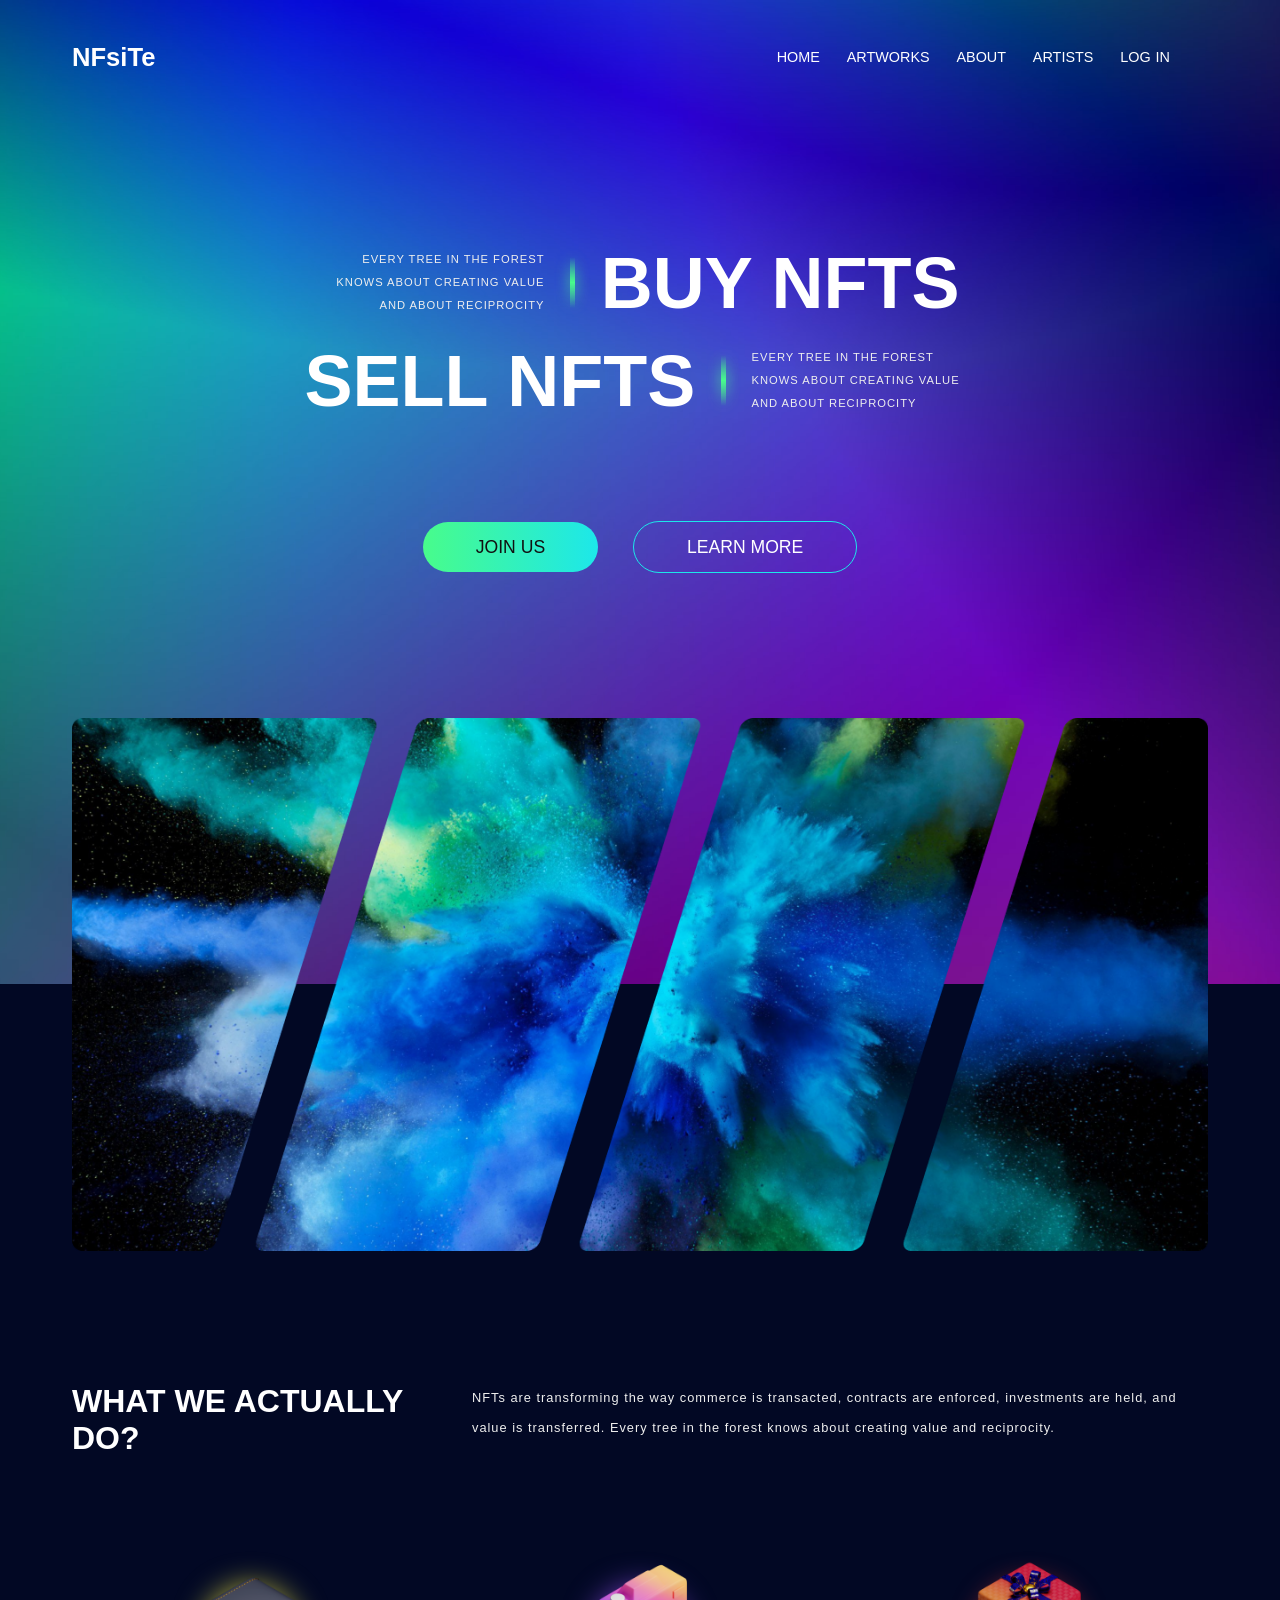
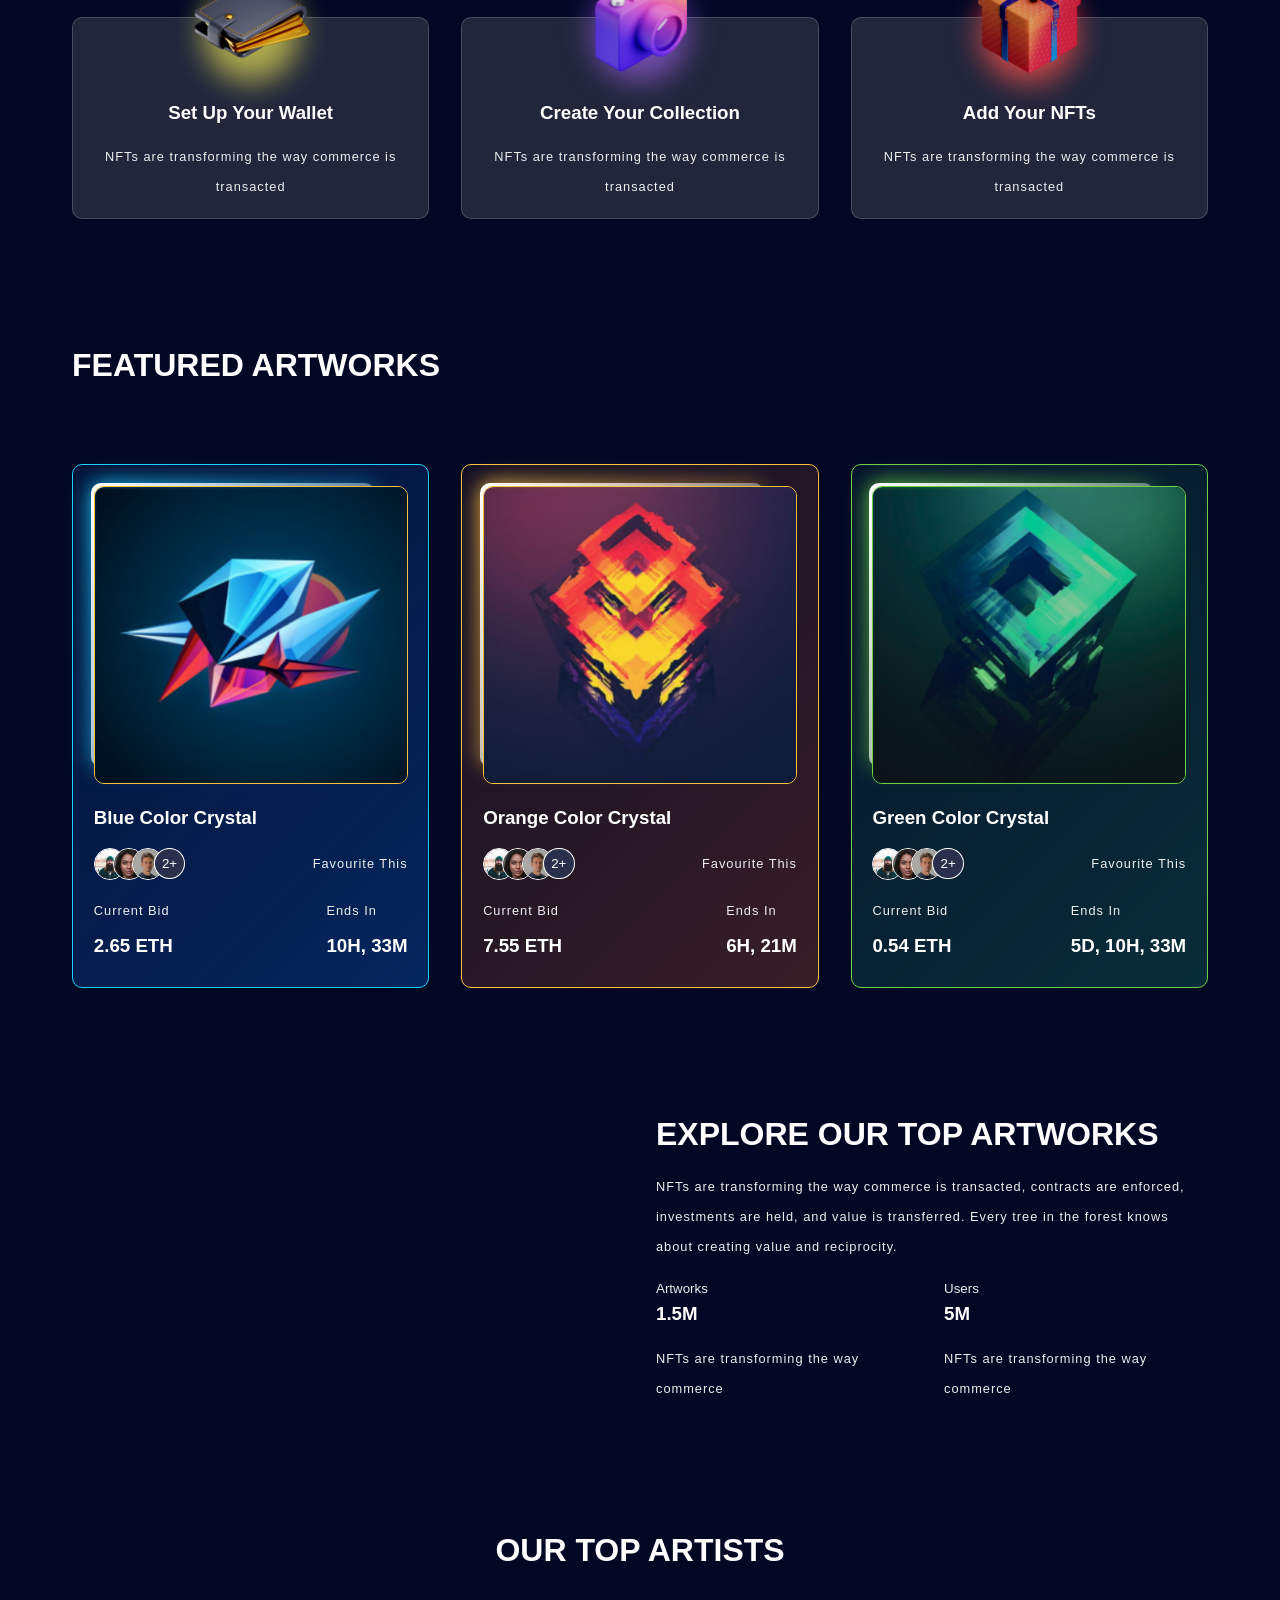
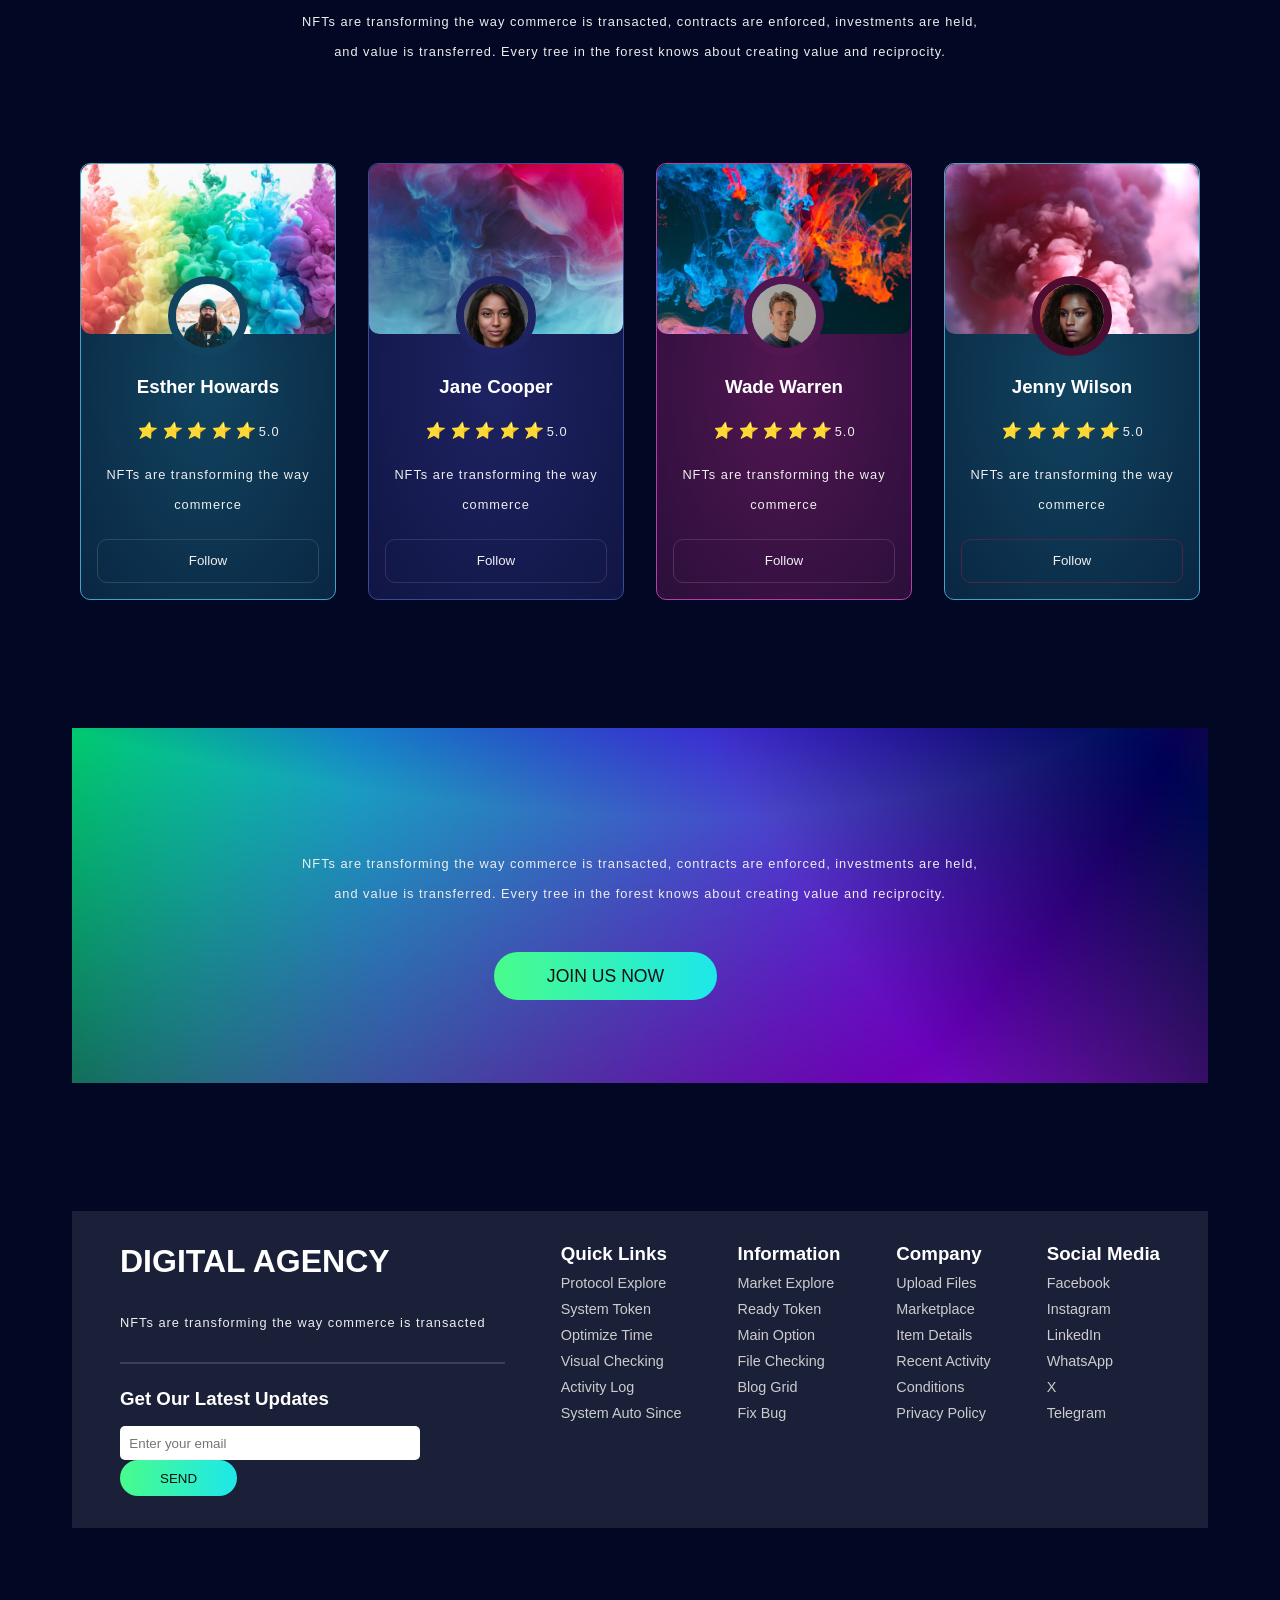
==== commit 41a114ca: "Update index.html" ====
--- a/index.html
+++ b/index.html
@@ -11,15 +11,15 @@
         <header>
             <div class="container">
                 <nav>
-                    <a href="index.html" class="brand">DA</a>
+                    <a href="index.html" class="brand">NFsiTe</a>
                     <ul class="menu">
-                        <li><a href="error.html">Home</a></li>
-                        <li><a href="error.html">Artworks</a></li>
-                        <li><a href="error.html">About</a></li>
-                        <li><a href="error.html">Artists</a></li>
+                        <li><a href="error.html">HOME</a></li>
+                        <li><a href="error.html">ARTWORKS</a></li>
+                        <li><a href="error.html">ABOUT</a></li>
+                        <li><a href="error.html">ARTISTS</a></li>
                         <li>
                             <a href="login-page/login.html" id="btn-login" class="btn-group">
-                                Log In
+                                LOG IN
                             </a>
                         </li>
                         <li>
@@ -31,6 +31,7 @@
                         </li>
                     </ul>
                 </nav>
+
                 <div class="header-body">
                     <div>
                         <div>
@@ -46,20 +47,21 @@
                             <p>
                                 Every tree in the forest knows about creating value and about reciprocity
                             </p>
-                        </div><br
+                        </div><br>
                         <div class="btn-group">
                             <a href="login-page/login.html" class="btn btn-primary">
                                 Join Us
                             </a>
-                            <a href="error.html" class="btn btn-secondary">Learn More
+                            <a href="error.html" class="btn btn-secondary">
+                                Learn More
                             </a>
                         </div>
                     </div>
-                    <br
-                    <div>
+                    <br>
+                </div>
                         <img src="Assets/grid1-top.png" class="grid-img" alt="Grid Top Image"/>
                     </div>
-                </div>
+                
             </div>
         </header>
 
@@ -152,12 +154,12 @@
                                 <p>Current Bid</p>
                                 <h3>
                                     <i class="fab fa-ethereum"></i>
-                                    2.65 ETH
+                                    7.55 ETH
                                 </h3>
                             </div>
                             <div>
                                 <p>Ends In</p>
-                                <h3>10H, 33M</h3>
+                                <h3>6H, 21M</h3>
                             </div>
                         </div>
                     </div>
@@ -180,12 +182,12 @@
                                 <p>Current Bid</p>
                                 <h3>
                                     <i class="fab fa-ethereum"></i>
-                                    2.65 ETH
+                                    0.54 ETH
                                 </h3>
                             </div>
                             <div>
                                 <p>Ends In</p>
-                                <h3>10H, 33M</h3>
+                                <h3>5D, 10H, 33M</h3>
                             </div>
                         </div>
                     </div>
@@ -210,12 +212,12 @@
                     <div class="stats">
                         <div>
                             <small>Artworks</small>
-                            <h3>1305K</h3>
+                            <h3>1.5M</h3>
                             <p>NFTs are transforming the way commerce</p>
                         </div>
                         <div>
                             <small>Users</small>
-                            <h3>505K</h3>
+                            <h3>5M</h3>
                             <p>NFTs are transforming the way commerce</p>
                         </div>
                     </div>
@@ -235,11 +237,11 @@
                         <img src="Assets/user1.jpg" class="profile-img" alt="Esther Howards"/>
                         <h3>Esther Howards</h3>
                         <div class="stars">
-                            <i class="fas fa-star"></i>
-                            <i class="fas fa-star"></i>
-                            <i class="fas fa-star"></i>
-                            <i class="fas fa-star"></i>
-                            <i class="fas fa-star"></i>
+                            <i class="fas fa-star">⭐</i>
+                            <i class="fas fa-star">⭐</i>
+                            <i class="fas fa-star">⭐</i>
+                            <i class="fas fa-star">⭐</i>
+                            <i class="fas fa-star">⭐</i>
                             <span>5.0</span>
                         </div>
                         <p>NFTs are transforming the way commerce</p>
@@ -251,11 +253,11 @@
                         <img src="Assets/user2.jpg" class="profile-img" alt="Jane Cooper"/>
                         <h3>Jane Cooper</h3>
                         <div class="stars">
-                            <i class="fas fa-star"></i>
-                            <i class="fas fa-star"></i>
-                            <i class="fas fa-star"></i>
-                            <i class="fas fa-star"></i>
-                            <i class="fas fa-star"></i>
+                            <i class="fas fa-star">⭐</i>
+                            <i class="fas fa-star">⭐</i>
+                            <i class="fas fa-star">⭐</i>
+                            <i class="fas fa-star">⭐</i>
+                            <i class="fas fa-star">⭐</i>
                             <span>5.0</span>
                         </div>
                         <p>NFTs are transforming the way commerce</p>
@@ -267,11 +269,11 @@
                         <img src="Assets/user3.jpg" class="profile-img" alt="Wade Warren"/>
                         <h3>Wade Warren</h3>
                         <div class="stars">
-                            <i class="fas fa-star"></i>
-                            <i class="fas fa-star"></i>
-                            <i class="fas fa-star"></i>
-                            <i class="fas fa-star"></i>
-                            <i class="fas fa-star"></i>
+                            <i class="fas fa-star">⭐</i>
+                            <i class="fas fa-star">⭐</i>
+                            <i class="fas fa-star">⭐</i>
+                            <i class="fas fa-star">⭐</i>
+                            <i class="fas fa-star">⭐</i>
                             <span>5.0</span>
                         </div>
                         <p>NFTs are transforming the way commerce</p>
@@ -283,11 +285,11 @@
                         <img src="Assets/user4.jpg" class="profile-img" alt="Jenny Wilson"/>
                         <h3>Jenny Wilson</h3>
                         <div class="stars">
-                            <i class="fas fa-star"></i>
-                            <i class="fas fa-star"></i>
-                            <i class="fas fa-star"></i>
-                            <i class="fas fa-star"></i>
-                            <i class="fas fa-star"></i>
+                            <i class="fas fa-star">⭐</i>
+                            <i class="fas fa-star">⭐</i>
+                            <i class="fas fa-star">⭐</i>
+                            <i class="fas fa-star">⭐</i>
+                            <i class="fas fa-star">⭐</i>
                             <span>5.0</span>
                         </div>
                         <p>NFTs are transforming the way commerce</p>
@@ -296,7 +298,7 @@
                 </div>
             </section>
 
-            <section class="call-to-action">
+            <section class="trial">
                 <p>
                     NFTs are transforming the way commerce is transacted, contracts are enforced, investments are held, and value is transferred. Every tree in the forest knows about creating value and reciprocity.
                 </p><br>
@@ -365,4 +367,4 @@
             </footer>
         </div>
     </body>
-</html>+</html>
--- a/style.css
+++ b/style.css
@@ -109,6 +109,12 @@
     flex-direction: column;
     min-height: 100vh;
 }
+
+/*
+  Creating the primary and secondary
+  button styles
+*/
+
 #btn-login {
     background: transparent;
     color: #fff;
@@ -119,10 +125,7 @@
 #btn-login:hover {
     background: #1de7ea;
 }
-/*
-  Creating the primary and secondary
-  button styles
-*/
+
 .btn {
     margin-right: 69px;
     padding: 0.8em 3em;
@@ -137,7 +140,6 @@
     );
     color: #111;
     border: none;
-    word-spacing: 1px;
 }
 
 .btn-primary:hover {
@@ -147,7 +149,6 @@
 .btn-secondary {
     border: 1px #1de7ea solid;
     color: #fff;
-    word-spacing: 2px;
 }
 
 .btn-secondary:hover {
@@ -169,7 +170,7 @@
 }
 
 nav a {
-    text-transform: uppercase;
+    text-transform: none;
 }
 
 .brand {
@@ -583,7 +584,7 @@
 
 .card-btn {
     background: none;
-    border: 11px #284b60 solid;
+    border: 1px #284b60 solid;
     width: 100%;
     padding: 1em 0;
     border-radius: 10px;
@@ -805,4 +806,4 @@
     .featured .cards {
         flex-direction: column;
     }
-}+}
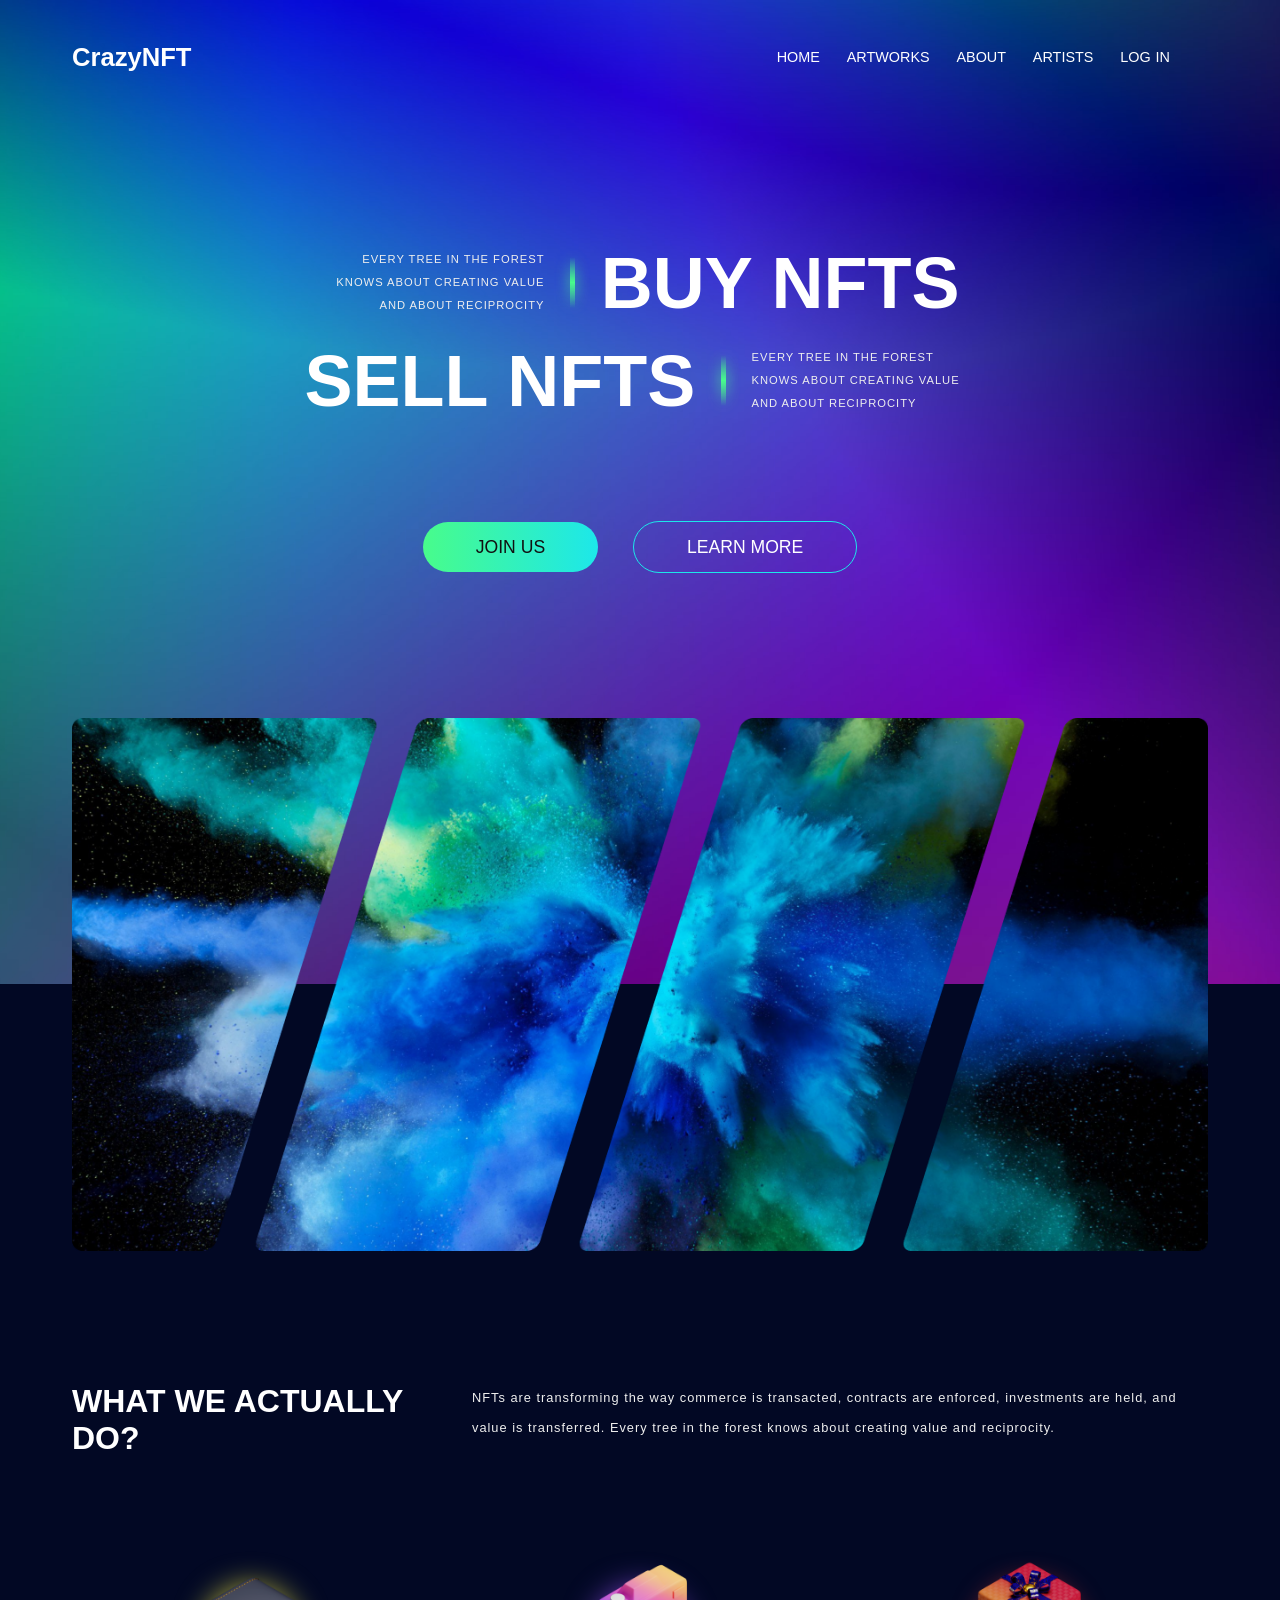
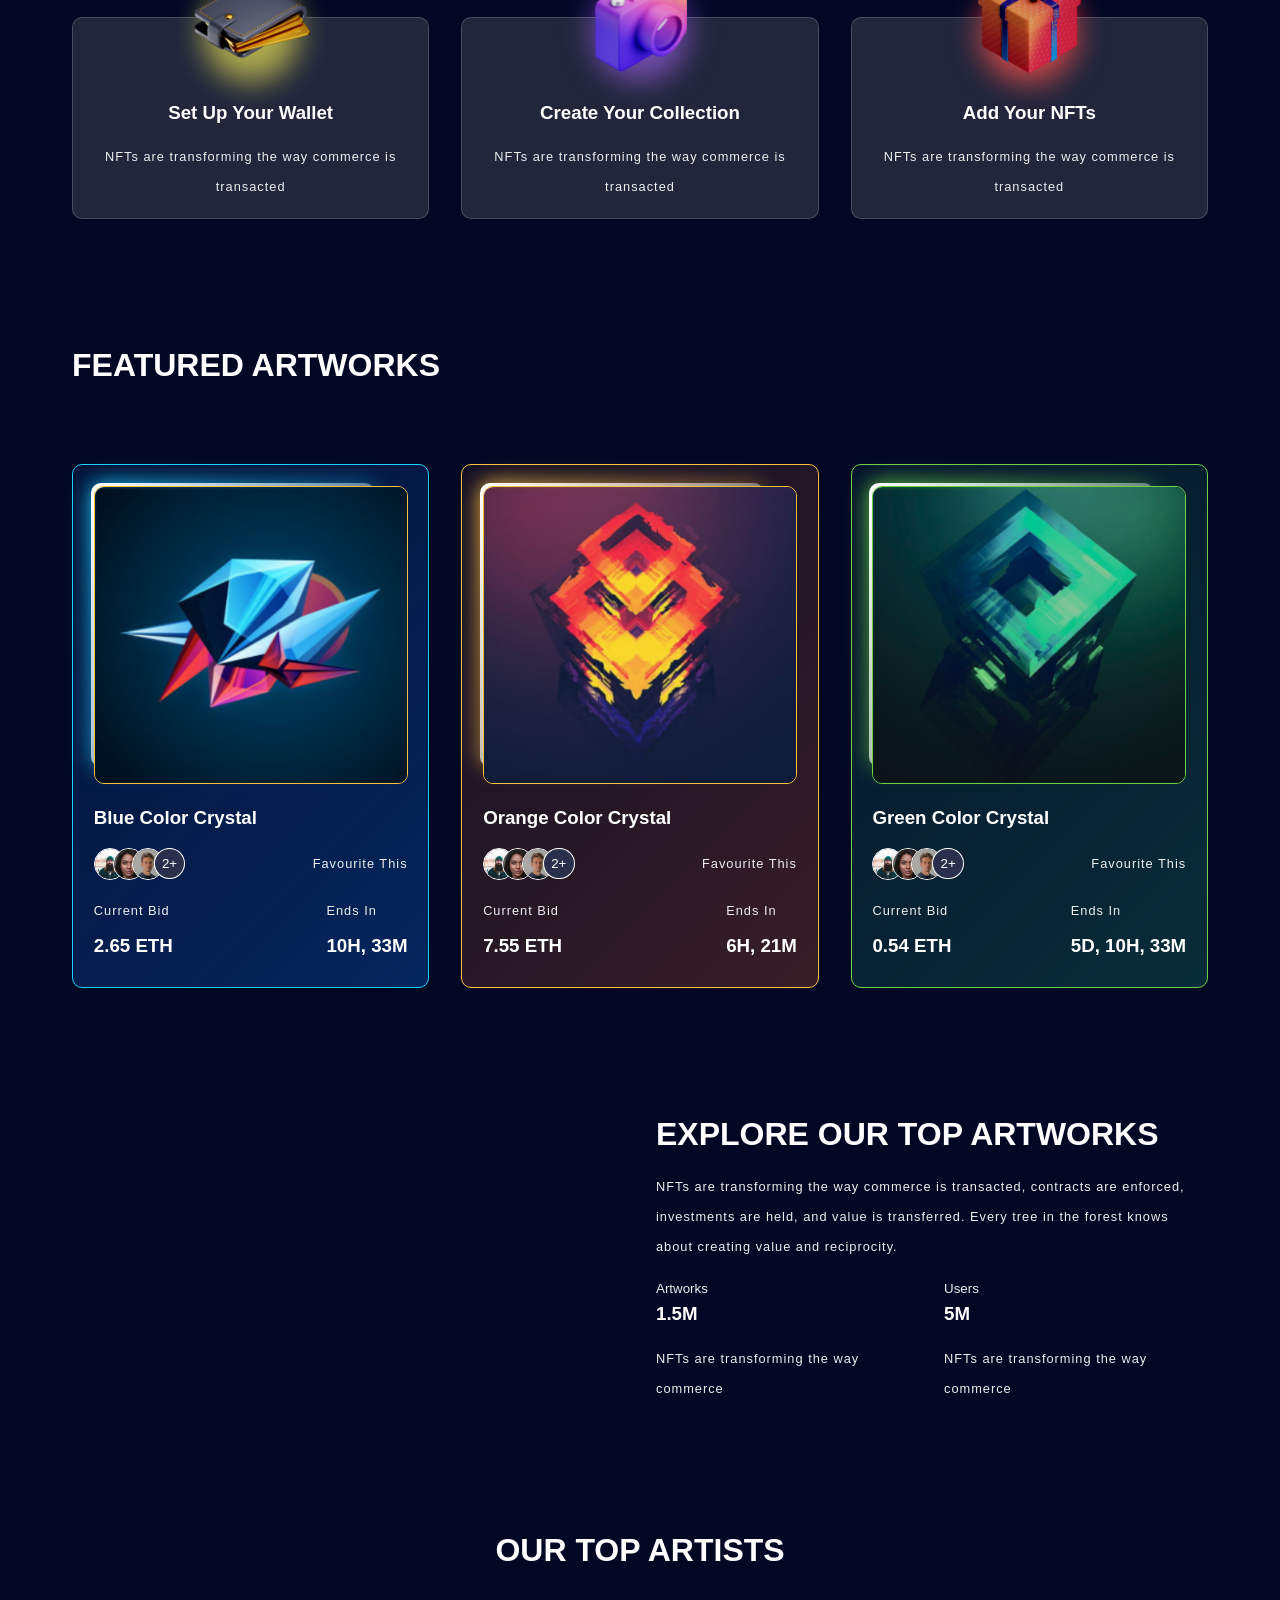
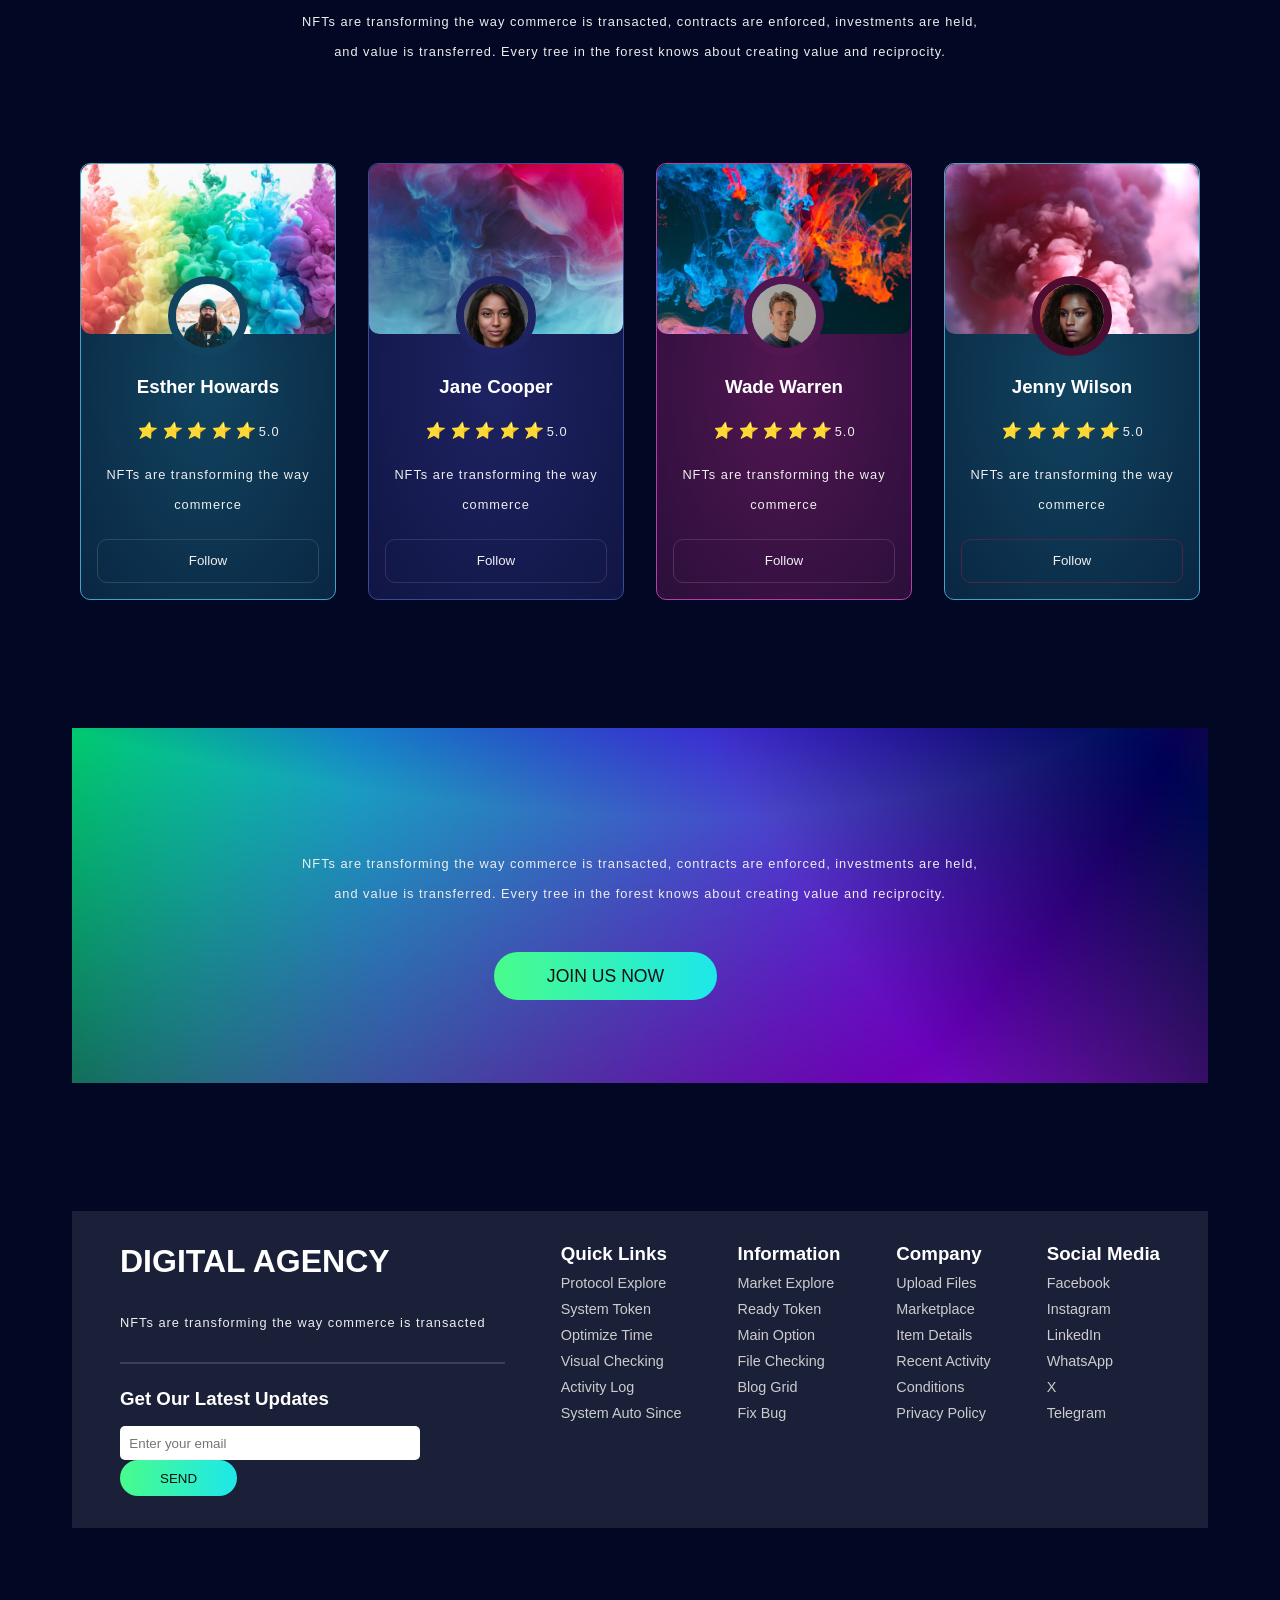
==== commit 02215e19: "Update index.html" ====
--- a/index.html
+++ b/index.html
@@ -11,7 +11,7 @@
         <header>
             <div class="container">
                 <nav>
-                    <a href="index.html" class="brand">NFsiTe</a>
+                    <a href="index.html" class="brand">CrazyNFT</a>
                     <ul class="menu">
                         <li><a href="error.html">HOME</a></li>
                         <li><a href="error.html">ARTWORKS</a></li>
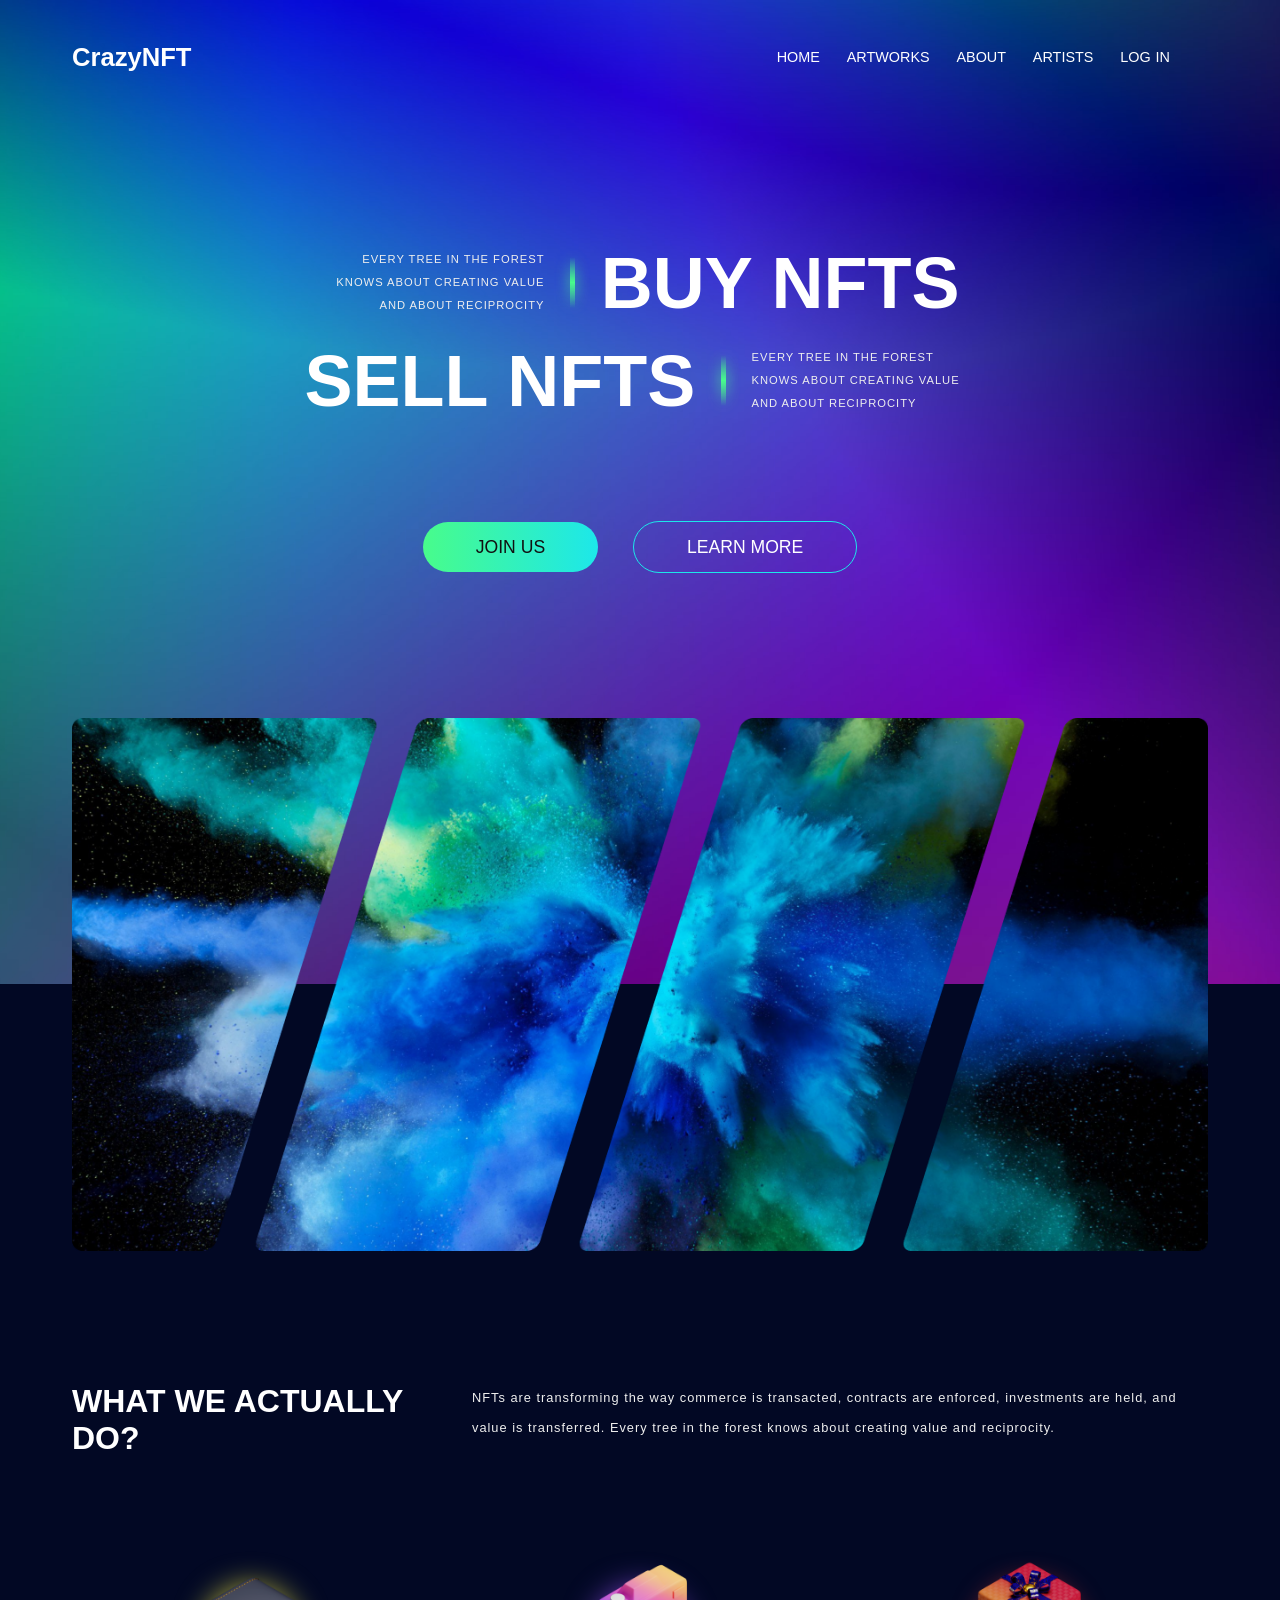
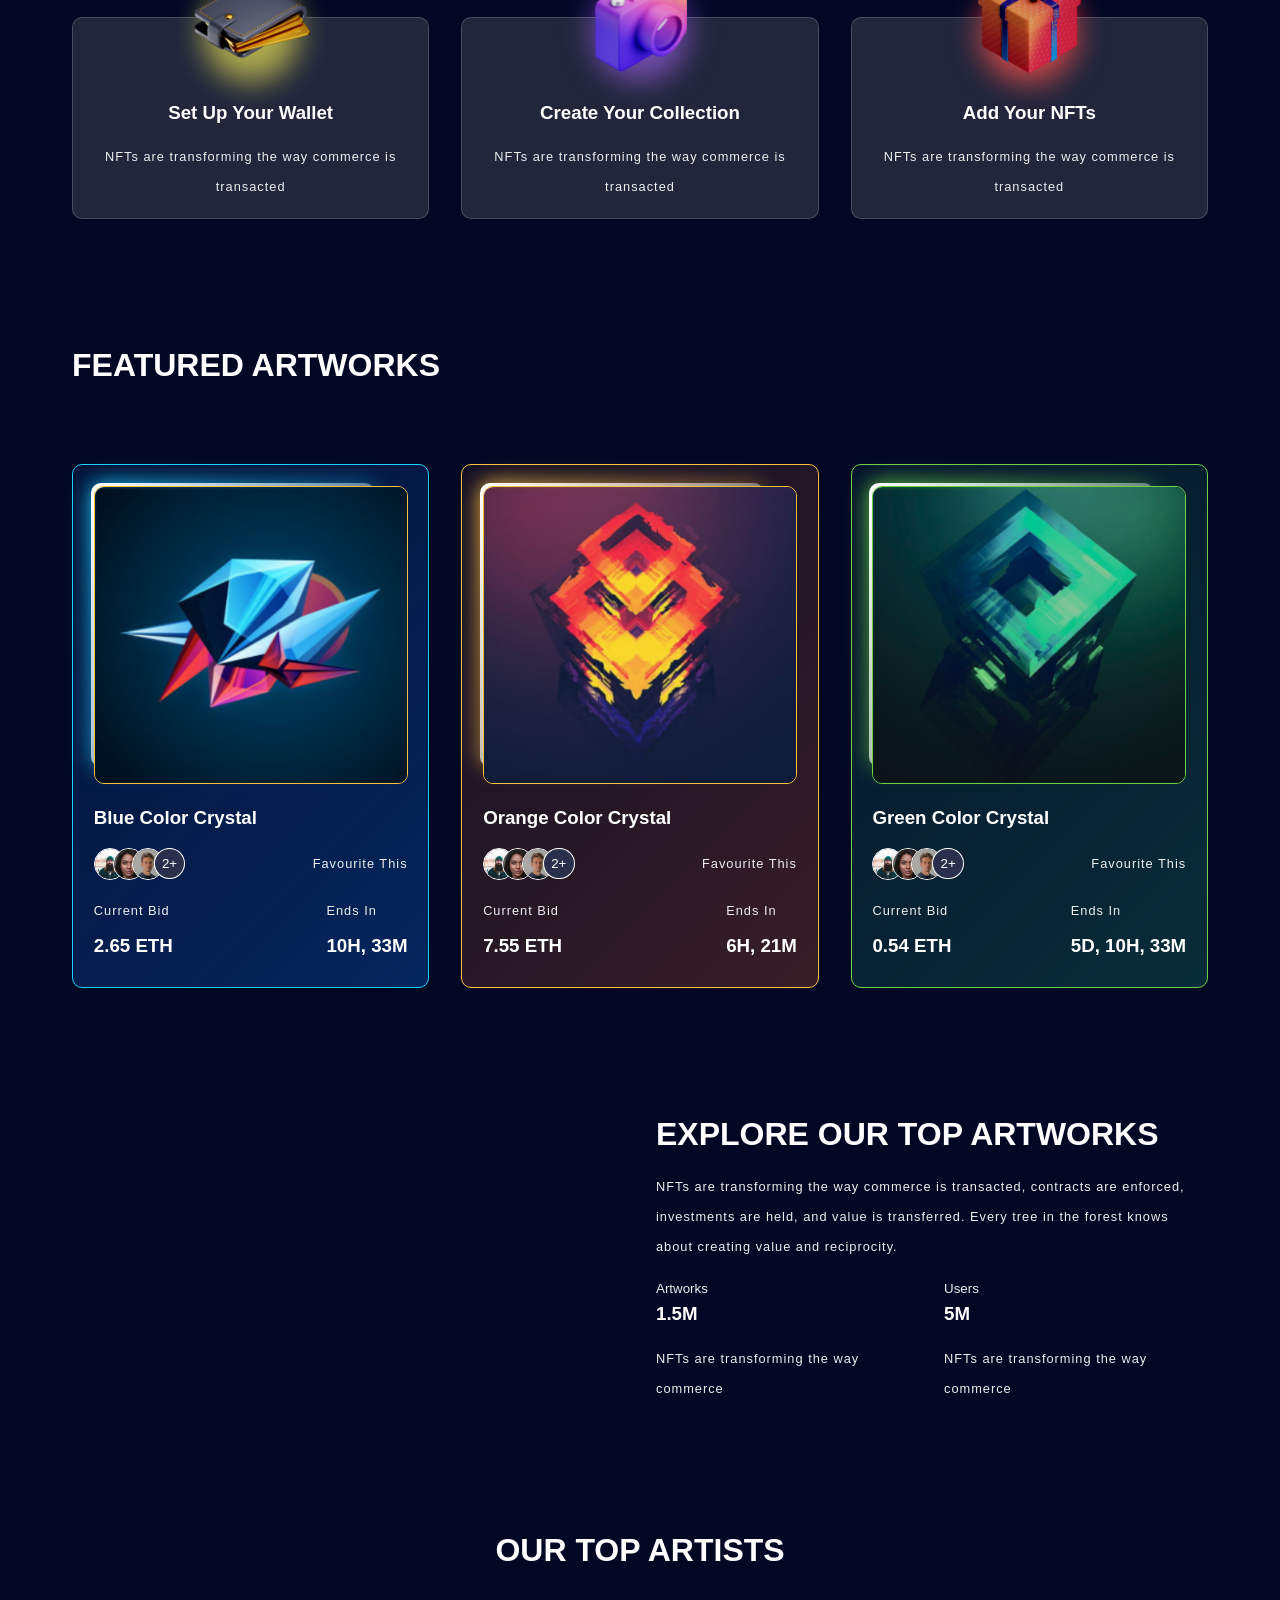
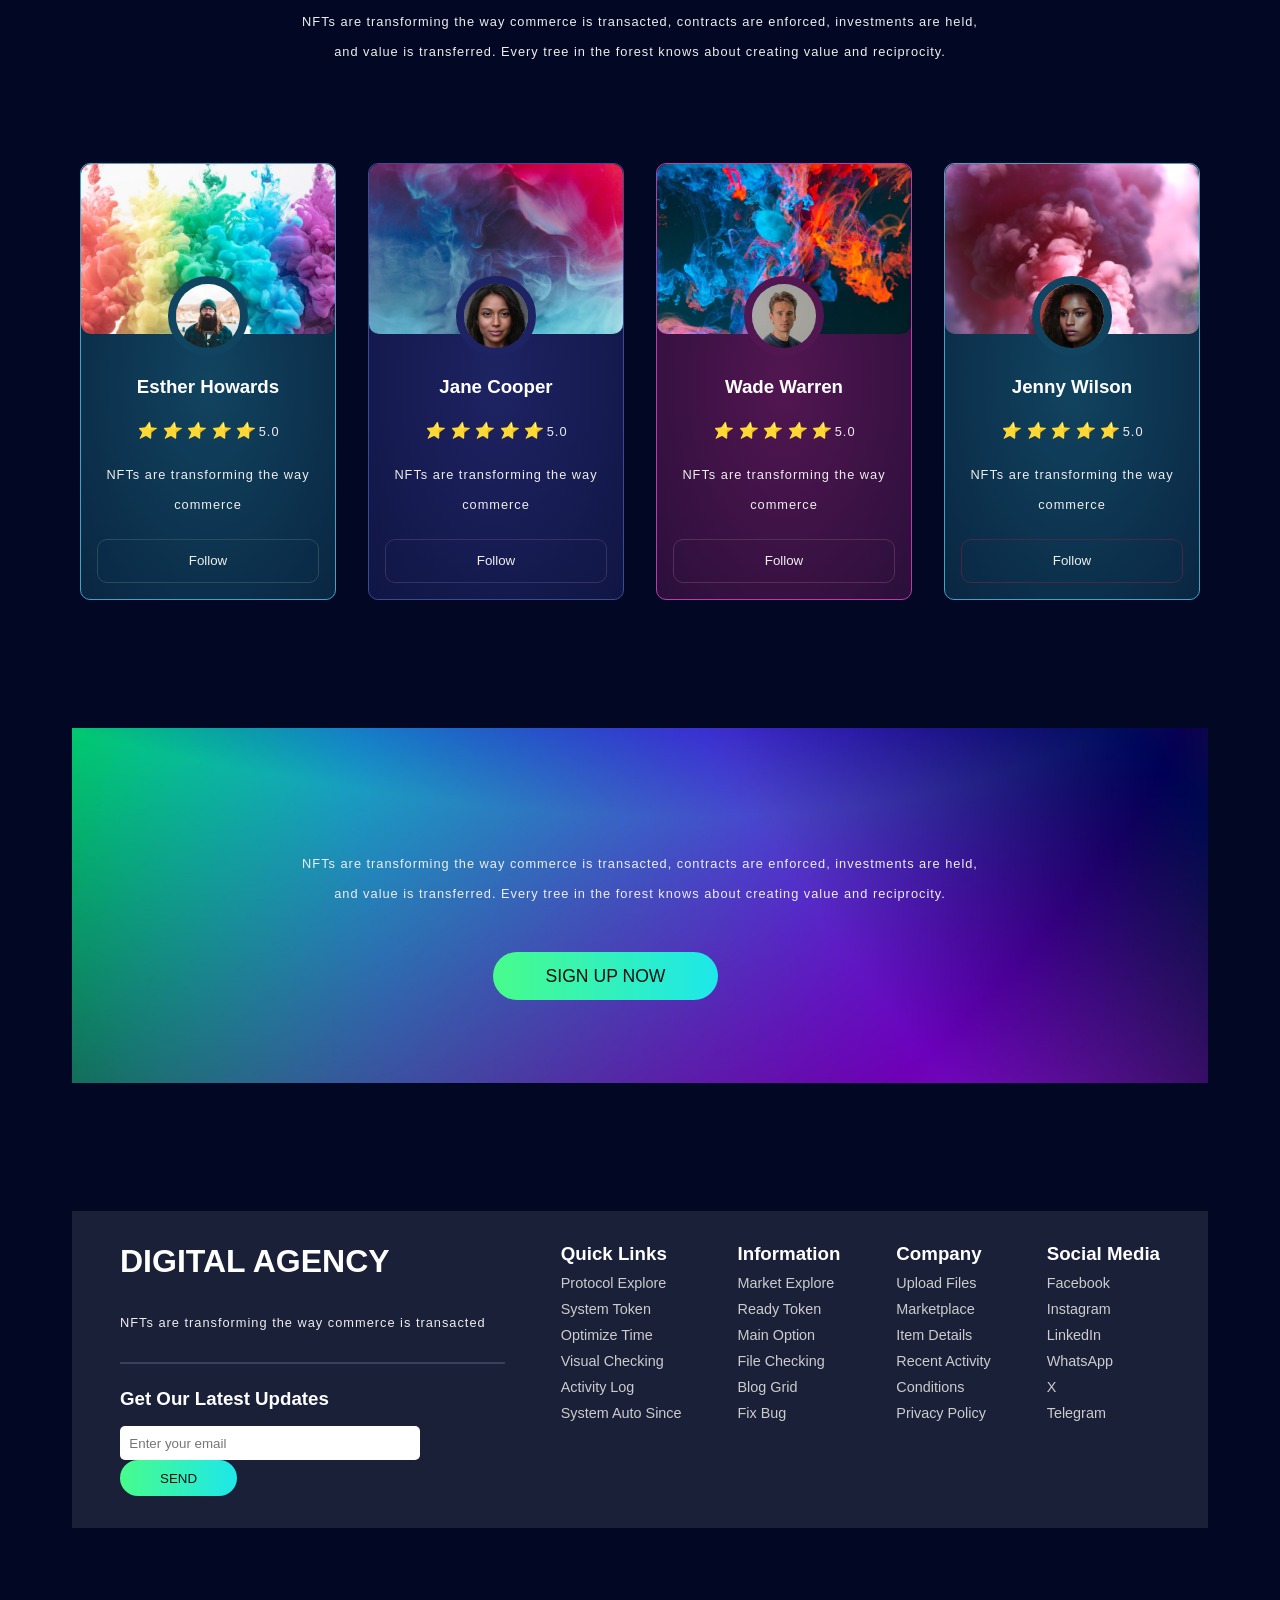
==== commit 8df9a1bd: "index.html" ====
--- a/index.html
+++ b/index.html
@@ -302,7 +302,7 @@
                 <p>
                     NFTs are transforming the way commerce is transacted, contracts are enforced, investments are held, and value is transferred. Every tree in the forest knows about creating value and reciprocity.
                 </p><br>
-                <a href="login-page/login.html" class="btn btn-primary">Join Us Now</a>
+                <a href="login-page/login.html" class="btn btn-primary">Sign up now</a>
             </section>
 
             <footer>
--- a/style.css
+++ b/style.css
@@ -632,13 +632,13 @@
 
 .artist .card:nth-child(4) {
     background: radial-gradient(
-        rgb(78, 13, 48),
-        rgba(78, 13, 48, 0.5)
+        rgb(17, 68, 96),
+        rgba(17, 68, 96, 0.5)
     );
     border-color: #b14d44;
 }
 .artists .card:nth-child(4) .profile-img {
-    border-color: rgb(78, 13, 48); 
+    border-color: rgb(17, 68, 96); 
 }
 .artists .card:nth-child(4) .card-btn{
     border-color: #472847;
